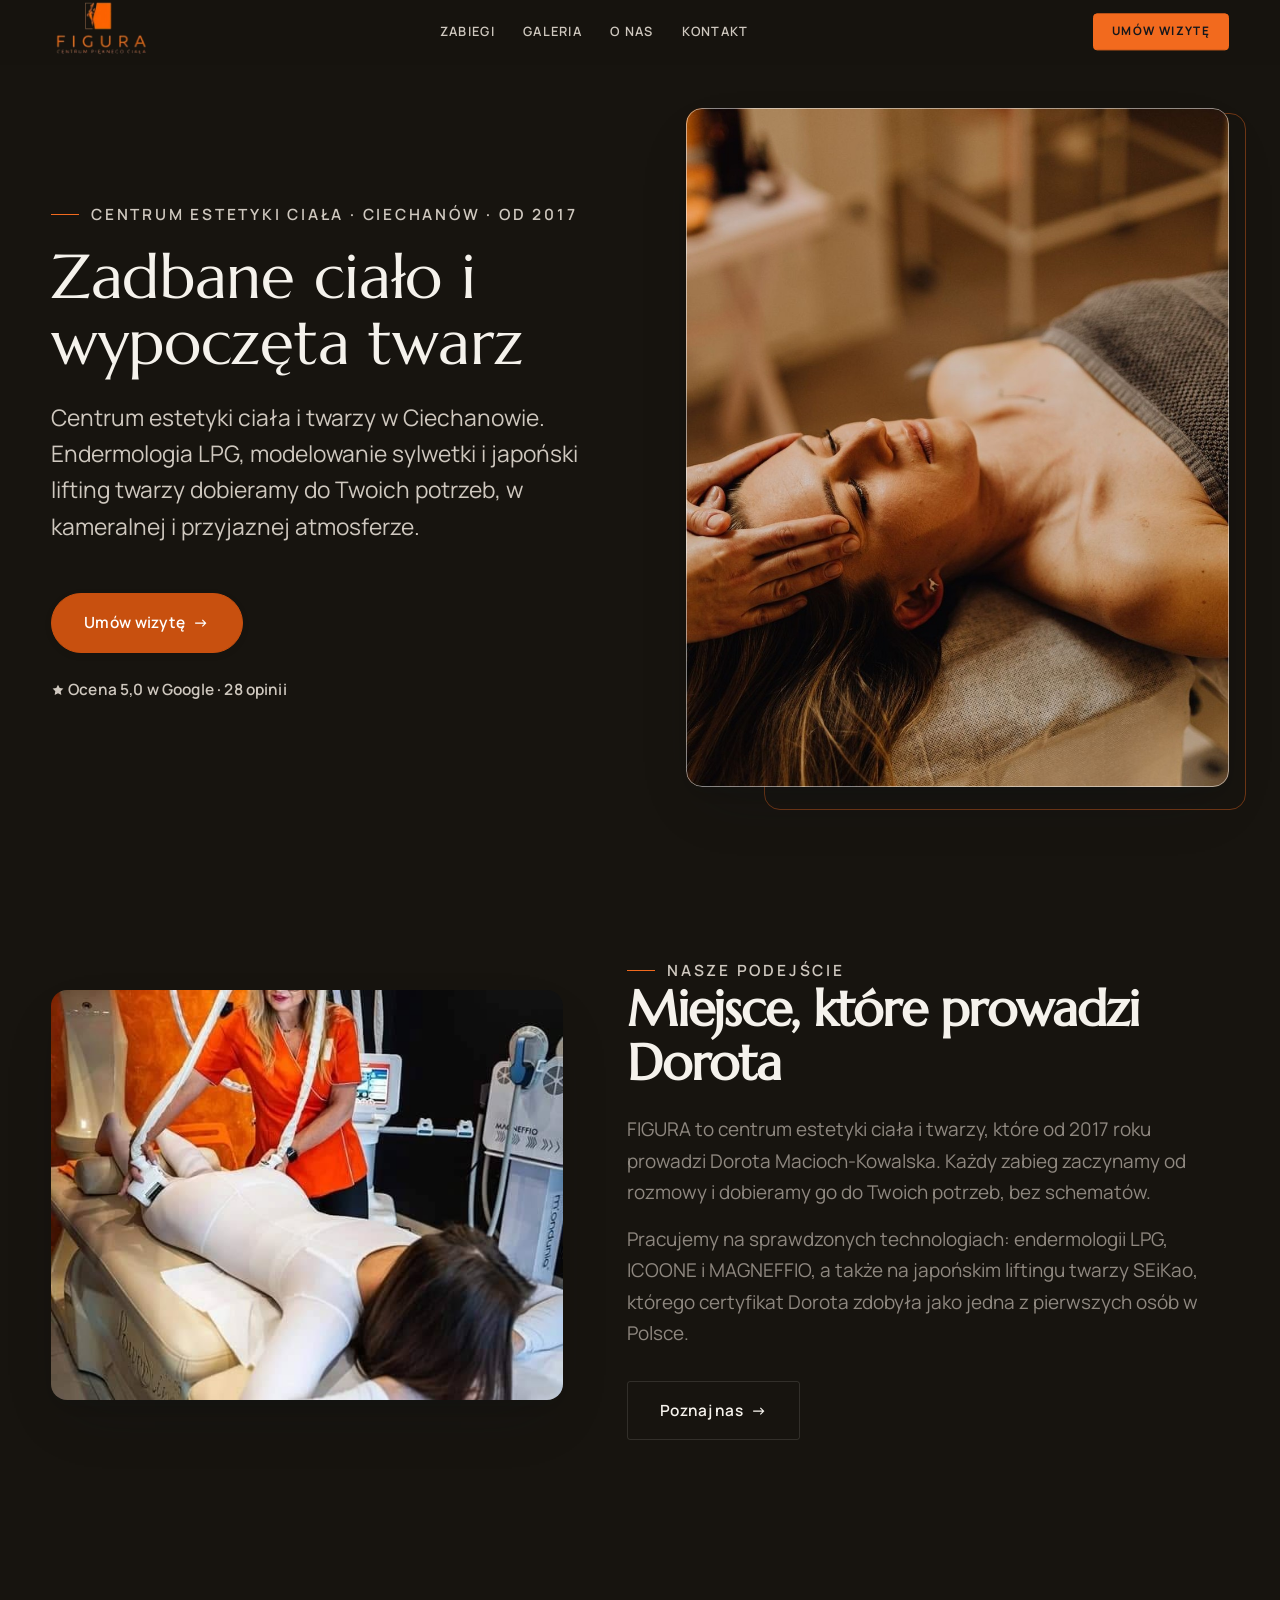
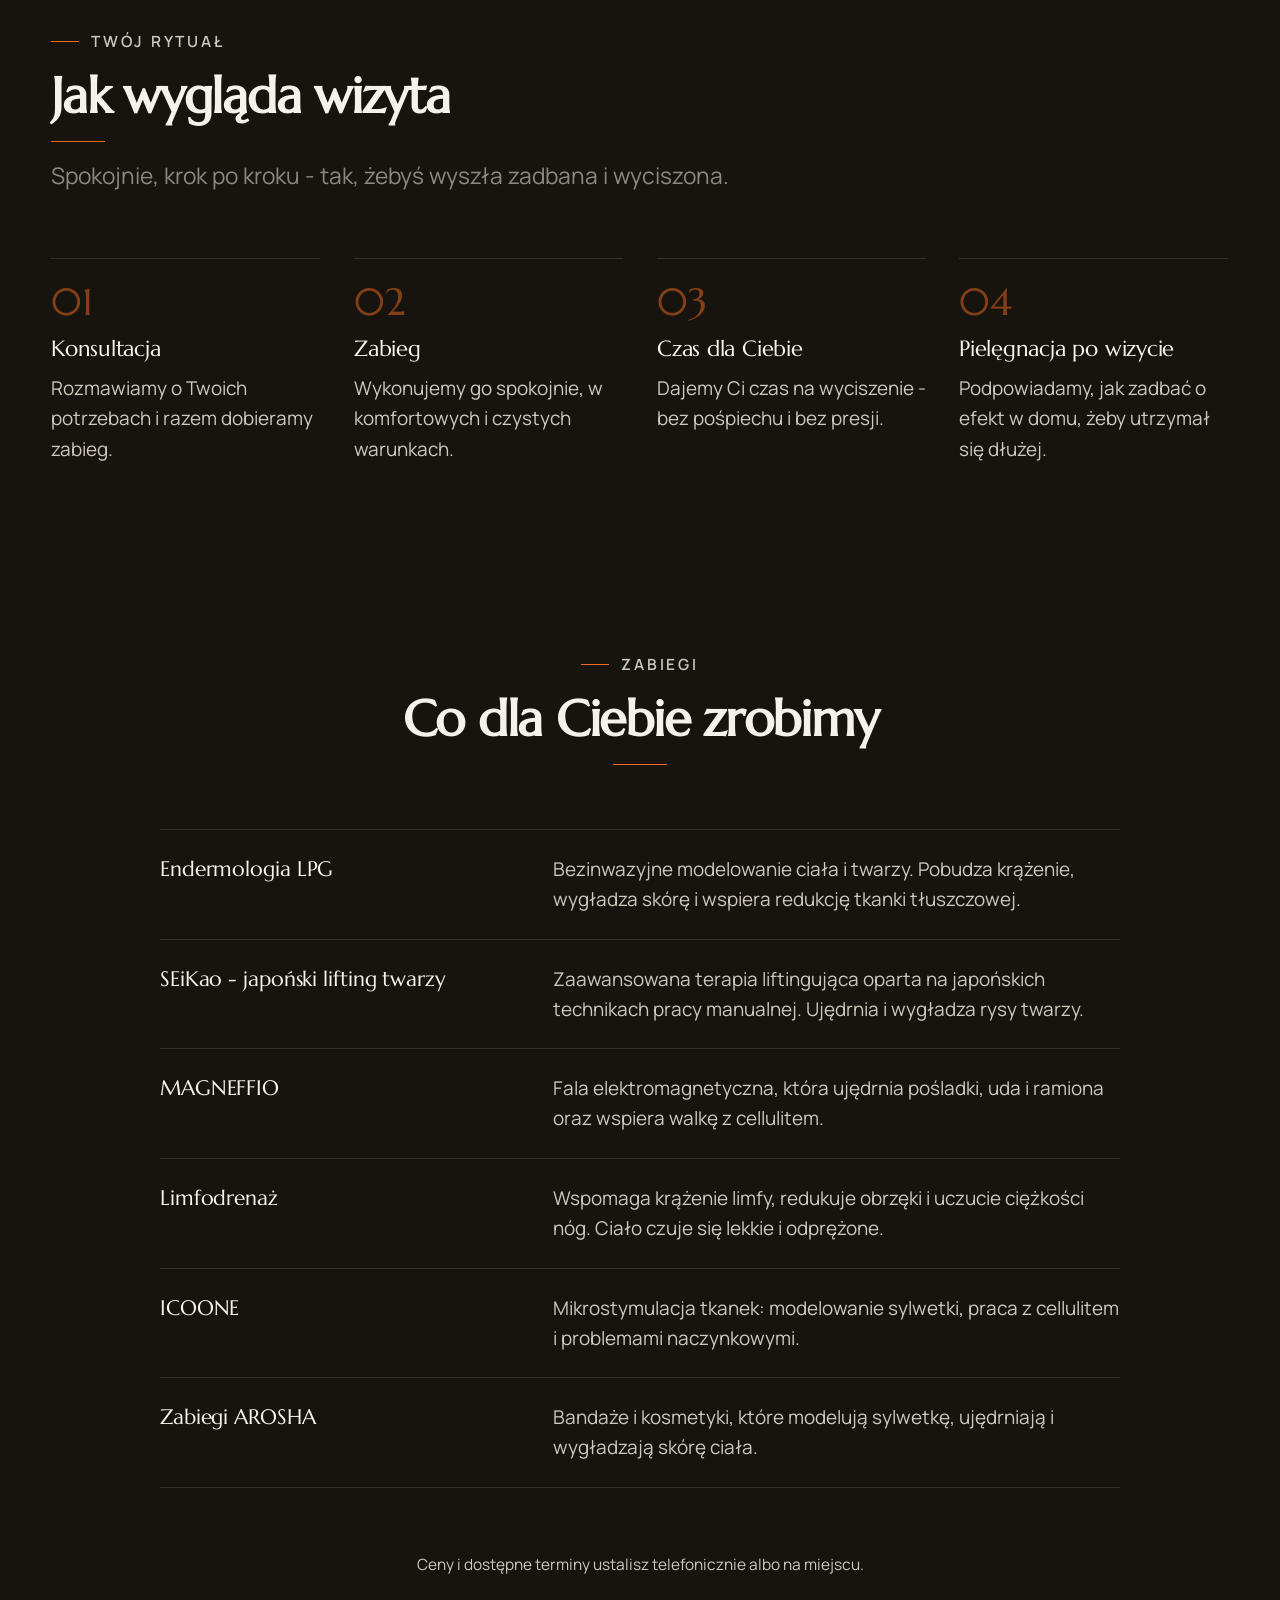
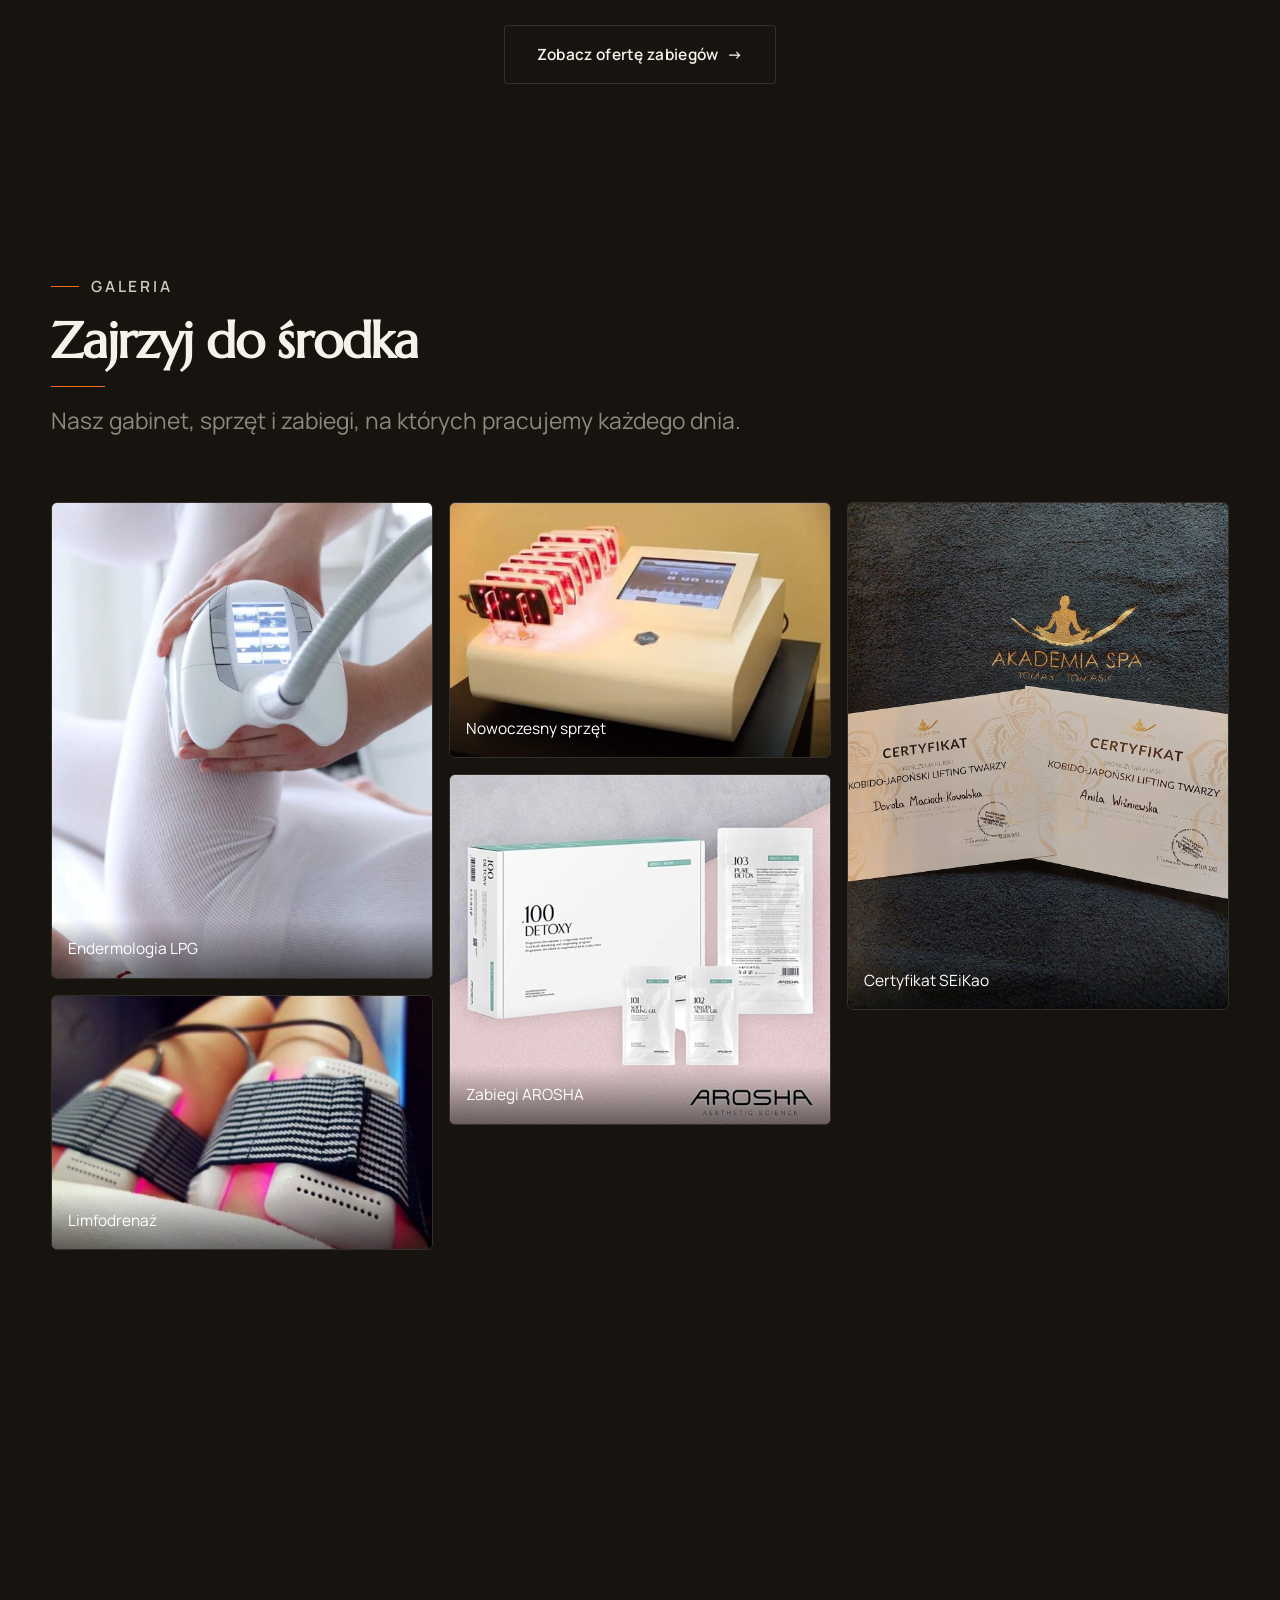
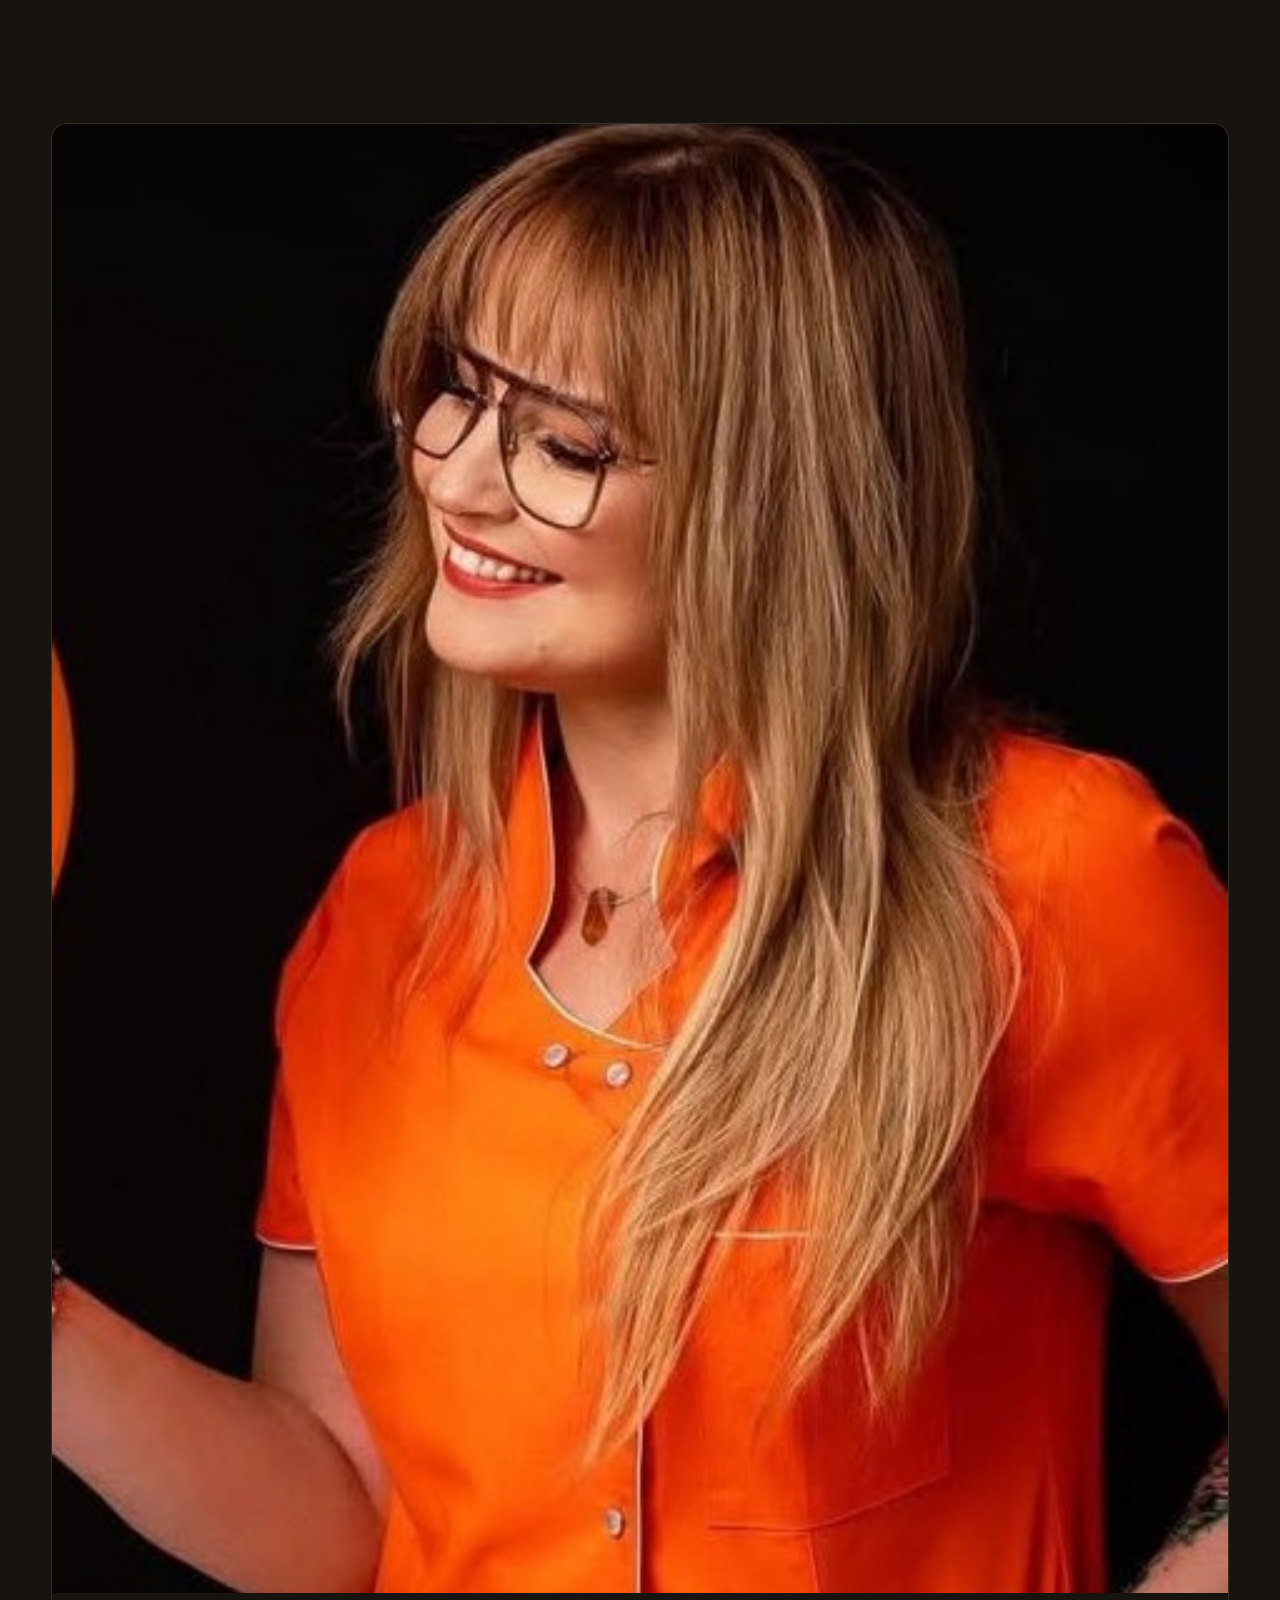
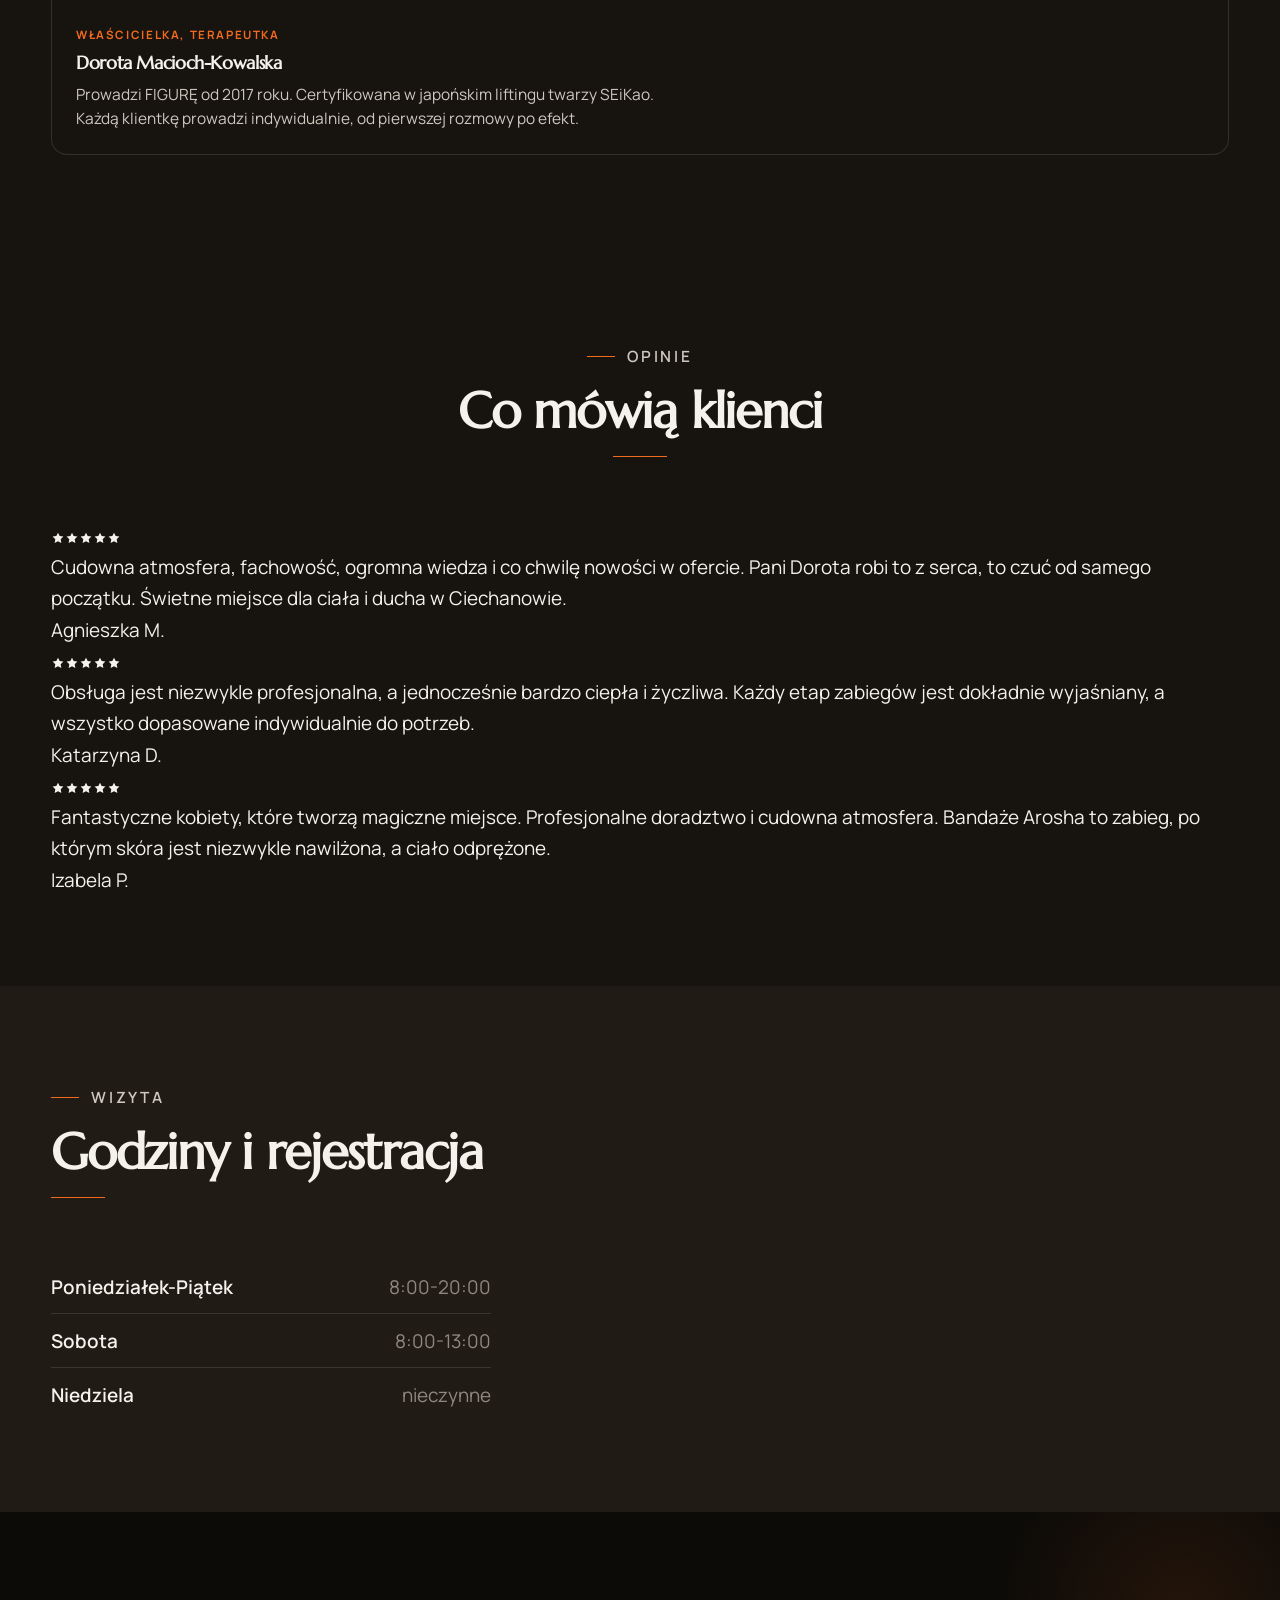
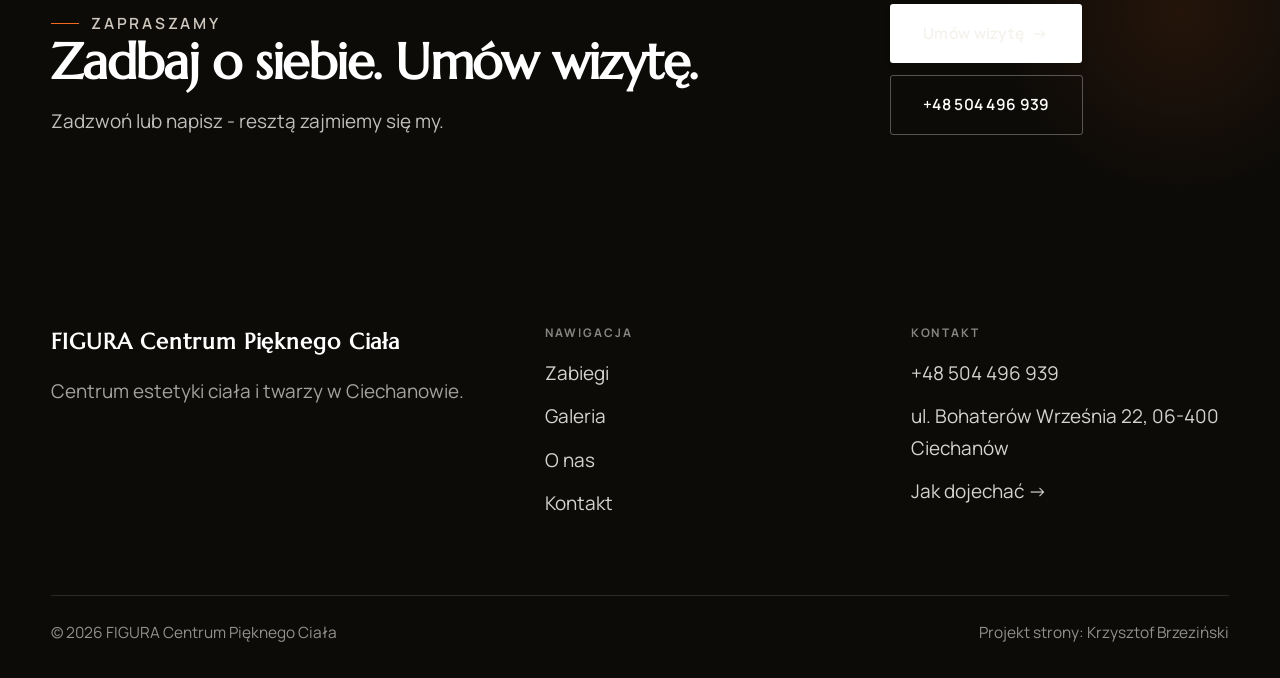
==== index.html @ 58b007e1 "Strona demo: figura-ciechanow (FIGURA Centrum Pięknego Ciała, Ciechanów)" ====
<!DOCTYPE html>
<html lang="pl">
<head>
<meta charset="UTF-8">
<meta name="viewport" content="width=device-width, initial-scale=1.0">
<title>FIGURA Centrum Pięknego Ciała</title>
<meta name="description" content="Centrum estetyki ciała i twarzy w Ciechanowie. Endermologia LPG, modelowanie sylwetki, limfodrenaż i japoński lifting twarzy SEiKao. Ocena 5,0 w Google.">
<link rel="preconnect" href="https://fonts.googleapis.com">
<link rel="preconnect" href="https://fonts.gstatic.com" crossorigin>
<link href="https://fonts.googleapis.com/css2?family=Marcellus&family=Manrope:wght@400;500;600;700&display=swap" rel="stylesheet">
<link rel="stylesheet" href="assets/styles.css">
</head>
<body>

<header class="nav">
  <div class="wrap nav-inner">
    <a class="brand brand-has-logo" href="index.html"><img class="brand-logo" src="img/logo.png" alt="FIGURA Centrum Pięknego Ciała"></a>
    <nav class="nav-links">
      <a href="oferta.html">Zabiegi</a>
      <a href="realizacje.html">Galeria</a>
      <a href="o-nas.html">O nas</a>
      <a href="kontakt.html">Kontakt</a>
      <a href="kontakt.html" class="btn btn-accent">Umów wizytę</a>
    </nav>
    <button class="nav-toggle" aria-label="Menu"><span></span><span></span><span></span></button>
  </div>
</header>

<section class="hero-spa">
  <div class="wrap">
    <div class="hs-copy reveal">
      <span class="eyebrow">Centrum estetyki ciała · Ciechanów · od 2017</span>
      <h1 class="hs-claim">Zadbane ciało i wypoczęta twarz</h1>
      <p class="hs-lead">Centrum estetyki ciała i twarzy w Ciechanowie. Endermologia LPG, modelowanie sylwetki i japoński lifting twarzy dobieramy do Twoich potrzeb, w kameralnej i przyjaznej atmosferze.</p>
      <a href="kontakt.html" class="btn btn-accent hs-cta">Umów wizytę <span class="arr">→</span></a>
      <p class="hs-rating"><svg class="ico-star" width="14" height="14" viewBox="0 0 24 24" style="vertical-align:-2px" aria-hidden="true"><path d="M12 2.8l2.85 5.8 6.4.93-4.63 4.5 1.1 6.37L12 17.4l-5.72 3 1.1-6.37-4.63-4.5 6.4-.93L12 2.8Z" fill="currentColor"/></svg> Ocena 5,0 w Google · 28 opinii</p>
    </div>
    <figure class="hs-fig reveal"><img src="img/hero.jpg" alt="FIGURA Centrum Pięknego Ciała"></figure>
  </div>
</section>
<section>
  <div class="wrap split">
    <div class="split-art reveal"><img src="img/g1.jpg" alt="FIGURA Centrum Pięknego Ciała" loading="lazy"></div>
    <div class="split-copy reveal">
      <span class="eyebrow">Nasze podejście</span>
      <h2>Miejsce, które prowadzi Dorota</h2>
      <p class="muted">FIGURA to centrum estetyki ciała i twarzy, które od 2017 roku prowadzi Dorota Macioch-Kowalska. Każdy zabieg zaczynamy od rozmowy i dobieramy go do Twoich potrzeb, bez schematów.</p>
      <p class="muted">Pracujemy na sprawdzonych technologiach: endermologii LPG, ICOONE i MAGNEFFIO, a także na japońskim liftingu twarzy SEiKao, którego certyfikat Dorota zdobyła jako jedna z pierwszych osób w Polsce.</p>
      <a href="o-nas.html" class="btn btn-ghost">Poznaj nas <span class="arr">→</span></a>
    </div>
  </div>
</section>
<section class="rytual">
  <div class="wrap">
    <div class="head reveal">
      <span class="eyebrow">Twój rytuał</span>
      <h2>Jak wygląda wizyta</h2>
      <p>Spokojnie, krok po kroku - tak, żebyś wyszła zadbana i wyciszona.</p>
    </div>
    <div class="ryt-steps">
      <div class="ryt-step reveal"><span class="ryt-no">01</span><h3>Konsultacja</h3><p>Rozmawiamy o Twoich potrzebach i razem dobieramy zabieg.</p></div>
      <div class="ryt-step reveal"><span class="ryt-no">02</span><h3>Zabieg</h3><p>Wykonujemy go spokojnie, w komfortowych i czystych warunkach.</p></div>
      <div class="ryt-step reveal"><span class="ryt-no">03</span><h3>Czas dla Ciebie</h3><p>Dajemy Ci czas na wyciszenie - bez pośpiechu i bez presji.</p></div>
      <div class="ryt-step reveal"><span class="ryt-no">04</span><h3>Pielęgnacja po wizycie</h3><p>Podpowiadamy, jak zadbać o efekt w domu, żeby utrzymał się dłużej.</p></div>
    </div>
  </div>
</section>
<section class="menu-sec">
  <div class="wrap">
    <div class="head center reveal">
      <span class="eyebrow">Zabiegi</span>
      <h2>Co dla Ciebie zrobimy</h2>
    </div>
    <div class="cennik">
      <div class="cennik-row reveal"><div class="cn-name"><h3>Endermologia LPG</h3></div><div class="cn-desc">Bezinwazyjne modelowanie ciała i twarzy. Pobudza krążenie, wygładza skórę i wspiera redukcję tkanki tłuszczowej.</div></div>
      <div class="cennik-row reveal"><div class="cn-name"><h3>SEiKao - japoński lifting twarzy</h3></div><div class="cn-desc">Zaawansowana terapia liftingująca oparta na japońskich technikach pracy manualnej. Ujędrnia i wygładza rysy twarzy.</div></div>
      <div class="cennik-row reveal"><div class="cn-name"><h3>MAGNEFFIO</h3></div><div class="cn-desc">Fala elektromagnetyczna, która ujędrnia pośladki, uda i ramiona oraz wspiera walkę z cellulitem.</div></div>
      <div class="cennik-row reveal"><div class="cn-name"><h3>Limfodrenaż</h3></div><div class="cn-desc">Wspomaga krążenie limfy, redukuje obrzęki i uczucie ciężkości nóg. Ciało czuje się lekkie i odprężone.</div></div>
      <div class="cennik-row reveal"><div class="cn-name"><h3>ICOONE</h3></div><div class="cn-desc">Mikrostymulacja tkanek: modelowanie sylwetki, praca z cellulitem i problemami naczynkowymi.</div></div>
      <div class="cennik-row reveal"><div class="cn-name"><h3>Zabiegi AROSHA</h3></div><div class="cn-desc">Bandaże i kosmetyki, które modelują sylwetkę, ujędrniają i wygładzają skórę ciała.</div></div>
    </div>
    <p class="menu-note">Ceny i dostępne terminy ustalisz telefonicznie albo na miejscu.</p>
    <div style="text-align:center;margin-top:var(--space-7)" class="reveal"><a href="oferta.html" class="btn btn-ghost">Zobacz ofertę zabiegów <span class="arr">→</span></a></div>
  </div>
</section>
<section>
  <div class="wrap">
    <div class="head reveal">
      <span class="eyebrow">Galeria</span>
      <h2>Zajrzyj do środka</h2>
      <p>Nasz gabinet, sprzęt i zabiegi, na których pracujemy każdego dnia.</p>
    </div>
    <div class="gallery-masonry">
      <figure class="m-tile reveal"><img src="img/g2.jpg" alt="Endermologia LPG" loading="lazy"><div class="cap">Endermologia LPG</div></figure>
      <figure class="m-tile reveal"><img src="img/g3.jpg" alt="Limfodrenaż" loading="lazy"><div class="cap">Limfodrenaż</div></figure>
      <figure class="m-tile reveal"><img src="img/g4.jpg" alt="Nowoczesny sprzęt" loading="lazy"><div class="cap">Nowoczesny sprzęt</div></figure>
      <figure class="m-tile reveal"><img src="img/g5.jpg" alt="Zabiegi AROSHA" loading="lazy"><div class="cap">Zabiegi AROSHA</div></figure>
      <figure class="m-tile reveal"><img src="img/g6.jpg" alt="Certyfikat SEiKao" loading="lazy"><div class="cap">Certyfikat SEiKao</div></figure>
    </div>
    <div style="margin-top:var(--space-7)" class="reveal"><a href="realizacje.html" class="btn btn-accent">Pełna galeria <span class="arr">→</span></a></div>
  </div>
</section>
<section class="zespol">
  <div class="wrap">
    <div class="head center reveal">
      <span class="eyebrow">Zespół</span>
      <h2>Poznaj nasz zespół</h2>
    </div>
    <div class="zespol-grid">
      <figure class="doc reveal"><div class="doc-photo"><img src="img/dorota.jpg" alt="Dorota Macioch-Kowalska" loading="lazy"></div><figcaption><span class="doc-role">Właścicielka, terapeutka</span><h3 class="doc-name">Dorota Macioch-Kowalska</h3><p class="doc-bio">Prowadzi FIGURĘ od 2017 roku. Certyfikowana w japońskim liftingu twarzy SEiKao. Każdą klientkę prowadzi indywidualnie, od pierwszej rozmowy po efekt.</p></figcaption></figure>
    </div>
  </div>
</section>
<section class="opinie">
  <div class="wrap">
    <div class="head center reveal">
      <span class="eyebrow">Opinie</span>
      <h2>Co mówią klienci</h2>
    </div>
    <div class="opinie-grid">
      <figure class="op-card reveal"><span class="op-star"><svg class="ico-star" width="14" height="14" viewBox="0 0 24 24" style="vertical-align:-2px" aria-hidden="true"><path d="M12 2.8l2.85 5.8 6.4.93-4.63 4.5 1.1 6.37L12 17.4l-5.72 3 1.1-6.37-4.63-4.5 6.4-.93L12 2.8Z" fill="currentColor"/></svg><svg class="ico-star" width="14" height="14" viewBox="0 0 24 24" style="vertical-align:-2px" aria-hidden="true"><path d="M12 2.8l2.85 5.8 6.4.93-4.63 4.5 1.1 6.37L12 17.4l-5.72 3 1.1-6.37-4.63-4.5 6.4-.93L12 2.8Z" fill="currentColor"/></svg><svg class="ico-star" width="14" height="14" viewBox="0 0 24 24" style="vertical-align:-2px" aria-hidden="true"><path d="M12 2.8l2.85 5.8 6.4.93-4.63 4.5 1.1 6.37L12 17.4l-5.72 3 1.1-6.37-4.63-4.5 6.4-.93L12 2.8Z" fill="currentColor"/></svg><svg class="ico-star" width="14" height="14" viewBox="0 0 24 24" style="vertical-align:-2px" aria-hidden="true"><path d="M12 2.8l2.85 5.8 6.4.93-4.63 4.5 1.1 6.37L12 17.4l-5.72 3 1.1-6.37-4.63-4.5 6.4-.93L12 2.8Z" fill="currentColor"/></svg><svg class="ico-star" width="14" height="14" viewBox="0 0 24 24" style="vertical-align:-2px" aria-hidden="true"><path d="M12 2.8l2.85 5.8 6.4.93-4.63 4.5 1.1 6.37L12 17.4l-5.72 3 1.1-6.37-4.63-4.5 6.4-.93L12 2.8Z" fill="currentColor"/></svg></span><blockquote>Cudowna atmosfera, fachowość, ogromna wiedza i co chwilę nowości w ofercie. Pani Dorota robi to z serca, to czuć od samego początku. Świetne miejsce dla ciała i ducha w Ciechanowie.</blockquote><span class="op-autor">Agnieszka M.</span></figure>
      <figure class="op-card reveal"><span class="op-star"><svg class="ico-star" width="14" height="14" viewBox="0 0 24 24" style="vertical-align:-2px" aria-hidden="true"><path d="M12 2.8l2.85 5.8 6.4.93-4.63 4.5 1.1 6.37L12 17.4l-5.72 3 1.1-6.37-4.63-4.5 6.4-.93L12 2.8Z" fill="currentColor"/></svg><svg class="ico-star" width="14" height="14" viewBox="0 0 24 24" style="vertical-align:-2px" aria-hidden="true"><path d="M12 2.8l2.85 5.8 6.4.93-4.63 4.5 1.1 6.37L12 17.4l-5.72 3 1.1-6.37-4.63-4.5 6.4-.93L12 2.8Z" fill="currentColor"/></svg><svg class="ico-star" width="14" height="14" viewBox="0 0 24 24" style="vertical-align:-2px" aria-hidden="true"><path d="M12 2.8l2.85 5.8 6.4.93-4.63 4.5 1.1 6.37L12 17.4l-5.72 3 1.1-6.37-4.63-4.5 6.4-.93L12 2.8Z" fill="currentColor"/></svg><svg class="ico-star" width="14" height="14" viewBox="0 0 24 24" style="vertical-align:-2px" aria-hidden="true"><path d="M12 2.8l2.85 5.8 6.4.93-4.63 4.5 1.1 6.37L12 17.4l-5.72 3 1.1-6.37-4.63-4.5 6.4-.93L12 2.8Z" fill="currentColor"/></svg><svg class="ico-star" width="14" height="14" viewBox="0 0 24 24" style="vertical-align:-2px" aria-hidden="true"><path d="M12 2.8l2.85 5.8 6.4.93-4.63 4.5 1.1 6.37L12 17.4l-5.72 3 1.1-6.37-4.63-4.5 6.4-.93L12 2.8Z" fill="currentColor"/></svg></span><blockquote>Obsługa jest niezwykle profesjonalna, a jednocześnie bardzo ciepła i życzliwa. Każdy etap zabiegów jest dokładnie wyjaśniany, a wszystko dopasowane indywidualnie do potrzeb.</blockquote><span class="op-autor">Katarzyna D.</span></figure>
      <figure class="op-card reveal"><span class="op-star"><svg class="ico-star" width="14" height="14" viewBox="0 0 24 24" style="vertical-align:-2px" aria-hidden="true"><path d="M12 2.8l2.85 5.8 6.4.93-4.63 4.5 1.1 6.37L12 17.4l-5.72 3 1.1-6.37-4.63-4.5 6.4-.93L12 2.8Z" fill="currentColor"/></svg><svg class="ico-star" width="14" height="14" viewBox="0 0 24 24" style="vertical-align:-2px" aria-hidden="true"><path d="M12 2.8l2.85 5.8 6.4.93-4.63 4.5 1.1 6.37L12 17.4l-5.72 3 1.1-6.37-4.63-4.5 6.4-.93L12 2.8Z" fill="currentColor"/></svg><svg class="ico-star" width="14" height="14" viewBox="0 0 24 24" style="vertical-align:-2px" aria-hidden="true"><path d="M12 2.8l2.85 5.8 6.4.93-4.63 4.5 1.1 6.37L12 17.4l-5.72 3 1.1-6.37-4.63-4.5 6.4-.93L12 2.8Z" fill="currentColor"/></svg><svg class="ico-star" width="14" height="14" viewBox="0 0 24 24" style="vertical-align:-2px" aria-hidden="true"><path d="M12 2.8l2.85 5.8 6.4.93-4.63 4.5 1.1 6.37L12 17.4l-5.72 3 1.1-6.37-4.63-4.5 6.4-.93L12 2.8Z" fill="currentColor"/></svg><svg class="ico-star" width="14" height="14" viewBox="0 0 24 24" style="vertical-align:-2px" aria-hidden="true"><path d="M12 2.8l2.85 5.8 6.4.93-4.63 4.5 1.1 6.37L12 17.4l-5.72 3 1.1-6.37-4.63-4.5 6.4-.93L12 2.8Z" fill="currentColor"/></svg></span><blockquote>Fantastyczne kobiety, które tworzą magiczne miejsce. Profesjonalne doradztwo i cudowna atmosfera. Bandaże Arosha to zabieg, po którym skóra jest niezwykle nawilżona, a ciało odprężone.</blockquote><span class="op-autor">Izabela P.</span></figure>
    </div>
  </div>
</section>
<section class="trust">
  <div class="wrap">
    <div class="head reveal">
      <span class="eyebrow">Wizyta</span>
      <h2>Godziny i rejestracja</h2>
    </div>
    <div class="godz reveal">
      <div class="godz-row"><b>Poniedziałek-Piątek</b><span>8:00-20:00</span></div>
      <div class="godz-row"><b>Sobota</b><span>8:00-13:00</span></div>
      <div class="godz-row"><b>Niedziela</b><span>nieczynne</span></div>
    </div>
  </div>
</section>
<section class="cta">
  <div class="wrap">
    <div class="reveal">
      <span class="eyebrow">Zapraszamy</span>
      <h2>Zadbaj o siebie. Umów wizytę.</h2>
      <p>Zadzwoń lub napisz - resztą zajmiemy się my.</p>
    </div>
    <div class="cta-actions reveal">
      <a href="kontakt.html" class="btn btn-light">Umów wizytę <span class="arr">→</span></a>
      <a href="tel:+48504496939" class="btn btn-ghost" style="color:#fff;border-color:rgba(255,255,255,.3)">+48 504 496 939</a>
    </div>
  </div>
</section>

<footer>
  <div class="wrap">
    <div class="foot-grid">
      <div class="foot-brand">
        <div class="name">FIGURA Centrum Pięknego Ciała</div>
        <p>Centrum estetyki ciała i twarzy w Ciechanowie.</p>
      </div>
      <div class="foot-col">
        <h4>Nawigacja</h4>
        <a href="oferta.html">Zabiegi</a>
        <a href="realizacje.html">Galeria</a>
        <a href="o-nas.html">O nas</a>
        <a href="kontakt.html">Kontakt</a>
      </div>
      <div class="foot-col">
        <h4>Kontakt</h4>
        <a href="tel:+48504496939">+48 504 496 939</a>
        <p>ul. Bohaterów Września 22, 06-400 Ciechanów</p>
        <a href="https://www.google.com/maps/place/FIGURA+CENTRUM+PI%C4%98KNEGO+CIA%C5%81A/@52.867561,20.5803518,17z" target="_blank" rel="noopener">Jak dojechać →</a>
      </div>
    </div>
    <div class="foot-bot">
      <span>© 2026 FIGURA Centrum Pięknego Ciała</span>
      <span>Projekt strony: Krzysztof Brzeziński</span>
    </div>
  </div>
</footer>
<div class="sticky-reserve"><a class="sr-book" href="kontakt.html">Umów wizytę</a><a class="sr-call" href="tel:+48504496939" aria-label="Zadzwoń"><svg class="ico-tel" width="16" height="16" viewBox="0 0 24 24" fill="none" aria-hidden="true"><path d="M6.6 10.8a15.5 15.5 0 0 0 6.6 6.6l2.2-2.2a1 1 0 0 1 1-.24 11.4 11.4 0 0 0 3.6.58 1 1 0 0 1 1 1V20a1 1 0 0 1-1 1A17 17 0 0 1 3 4a1 1 0 0 1 1-1h3.5a1 1 0 0 1 1 1c0 1.25.2 2.46.58 3.6a1 1 0 0 1-.25 1l-2.23 2.2Z" fill="currentColor"/></svg></a></div>

<script src="assets/main.js"></script>
</body>
</html>
---- assets/styles.css ----
/* ============================================================
   STOLBASZ — premium, architektoniczny B2B fit-out
   Jasna paleta, zero brązu. System wg premium-web-craft.
   Projekt strony: Krzysztof Brzeziński
   ============================================================ */

:root{
  /* PALETA — jasna, architektoniczna, chłodna */
  --paper:#17140F;          /* główne tło */
  --paper-2:#201B15;        /* sekcje alternatywne (chłodny jasny szary) */
  --paper-3:#1A1611;        /* delikatne wypełnienia */
  --ink:#f5f2ec;            /* tekst główny — chłodny grafit */
  --ink-soft:#cfc8bf;       /* nagłówki drugorzędne */
  --muted:#8f8880;          /* tekst poboczny */
  --line:rgba(245,242,236,.12);/* hairline */
  --accent:#F26A1E;         /* stonowany petrol-slate — jedyny akcent */
  --accent-d:#C8500F;
  --accent-soft:rgba(242,106,30,.10);
  --dark:#0D0B08;           /* sekcje ciemne (stopka/CTA) */

  /* ODSTĘPY — skala 4/8 */
  --space-1:4px; --space-2:8px; --space-3:12px; --space-4:16px; --space-5:24px;
  --space-6:32px; --space-7:48px; --space-8:64px; --space-9:96px; --space-10:128px;

  /* TYPOGRAFIA — fluid clamp() (skala podbita 16.07.2026: większe, czytelniejsze litery — uwaga Adama) */
  --text-sm:clamp(.9rem,.87rem + .12vw,1rem);
  --text-base:clamp(1.08rem,1.04rem + .18vw,1.2rem);
  --text-lg:clamp(1.24rem,1.15rem + .34vw,1.44rem);
  --text-h3:clamp(1.34rem,1.22rem + .55vw,1.66rem);
  --text-h2:clamp(2.1rem,1.66rem + 2.1vw,3.1rem);
  --text-h1:clamp(2.9rem,2.1rem + 4vw,5.1rem);

  /* PROMIENIE — architektoniczne, raczej ostre */
  --r-sm:3px; --r-md:6px; --r-lg:10px;

  /* RUCH */
  --ease:cubic-bezier(.25,.46,.45,.94); --dur:.24s;

  /* CIENIE — miękkie, warstwowe */
  --sh-sm:0 1px 2px rgba(16,24,32,.04), 0 2px 8px rgba(16,24,32,.05);
  --sh-md:0 2px 6px rgba(16,24,32,.05), 0 12px 28px -8px rgba(16,24,32,.12);
  --sh-lg:0 6px 14px rgba(16,24,32,.07), 0 26px 56px -18px rgba(16,24,32,.22);

  --hairline:1px solid var(--line);

  --font-display:'Marcellus','Manrope',serif;
  --font-body:'Manrope',sans-serif;
}

*{box-sizing:border-box;margin:0;padding:0}
html{scroll-behavior:smooth}
body{
  font-family:var(--font-body);
  font-size:var(--text-base);
  line-height:1.65;
  color:var(--ink);
  background:var(--paper);
  -webkit-font-smoothing:antialiased;
  text-rendering:optimizeLegibility;
}
img{max-width:100%;display:block}
a{color:inherit;text-decoration:none}

.wrap{width:min(92%,1180px);margin-inline:auto}
section{padding-block:clamp(52px,6.5vw,96px)}

h1,h2,h3{font-family:var(--font-display);font-weight:700;line-height:1.08;letter-spacing:-.02em;color:var(--ink)}
h1{font-size:var(--text-h1);letter-spacing:-.035em}
h2{font-size:var(--text-h2);letter-spacing:-.025em}
h3{font-size:var(--text-h3)}
p{max-width:65ch}

.eyebrow{
  font-family:var(--font-body);
  font-size:var(--text-sm);
  font-weight:600;
  letter-spacing:.18em;
  text-transform:uppercase;
  color:var(--accent);
  display:inline-flex;align-items:center;gap:var(--space-3);
}
.eyebrow::before{content:"";width:28px;height:1px;background:var(--accent);display:inline-block}

.muted{color:var(--muted)}
.lead{font-size:var(--text-lg);line-height:1.55;color:var(--ink-soft);max-width:50ch}

/* ---------- BUTTONS ---------- */
.btn{
  display:inline-flex;align-items:center;gap:var(--space-2);
  font-weight:600;font-size:var(--text-sm);letter-spacing:.02em;
  padding:var(--space-4) var(--space-6);
  border-radius:var(--r-sm);
  transition:transform var(--dur) var(--ease),box-shadow var(--dur) var(--ease),background var(--dur) var(--ease);
  cursor:pointer;border:1px solid transparent;
}
.btn-accent{background:var(--accent);color:#fff;box-shadow:var(--sh-sm)}
.btn-accent:hover{background:var(--accent-d);transform:translateY(-2px);box-shadow:var(--sh-md)}
.btn-accent:active{transform:translateY(0);box-shadow:var(--sh-sm)}
.btn-ghost{background:transparent;color:var(--ink);border-color:var(--line)}
.btn-ghost:hover{border-color:var(--accent);color:var(--accent);transform:translateY(-2px)}
.btn-light{background:#fff;color:var(--ink);box-shadow:var(--sh-sm)}
.btn-light:hover{transform:translateY(-2px);box-shadow:var(--sh-md)}
.btn .arr{transition:transform var(--dur) var(--ease)}
.btn:hover .arr{transform:translateX(4px)}

/* ---------- NAV ---------- */
.nav{
  position:sticky;top:0;z-index:50;
  background:color-mix(in srgb,var(--paper) 88%,transparent);
  backdrop-filter:saturate(140%) blur(10px);
  border-bottom:var(--hairline);
}
.nav-inner{display:flex;align-items:center;justify-content:space-between;height:72px}
.brand{display:flex;flex-direction:column;line-height:1}
.brand .name{font-family:var(--font-display);font-weight:800;font-size:1.35rem;letter-spacing:.04em}
.brand .sub{font-size:.62rem;letter-spacing:.34em;text-transform:uppercase;color:var(--muted);margin-top:5px}
.nav-links{display:flex;align-items:center;gap:var(--space-6)}
.nav-links a{font-size:var(--text-sm);font-weight:500;color:var(--ink-soft);position:relative;padding-block:4px;transition:color var(--dur) var(--ease)}
.nav-links a::after{content:"";position:absolute;left:0;bottom:0;width:0;height:1.5px;background:var(--accent);transition:width var(--dur) var(--ease)}
.nav-links a:hover,.nav-links a.active{color:var(--ink)}
.nav-links a:hover::after,.nav-links a.active::after{width:100%}
.nav-links .btn{padding:var(--space-2) var(--space-5)}
/* przyciski w nav: właściwy kolor (przebij .nav-links a) + bez podkreślenia */
.nav-links a.btn-accent{color:#fff}
.nav-links a.btn-ghost,.nav-links a.btn-light{color:var(--ink)}
.nav-links a.btn::after{display:none}
.nav-toggle{display:none;background:none;border:none;cursor:pointer;flex-direction:column;gap:5px;padding:8px}
.nav-toggle span{width:24px;height:2px;background:var(--ink);transition:var(--dur)}

/* ---------- HERO (split) ---------- */
.hero{position:relative;overflow:hidden;border-bottom:var(--hairline)}
.hero-grid{display:grid;grid-template-columns:1.05fr .95fr;gap:clamp(24px,4vw,60px);align-items:center;
  padding-block:clamp(36px,4.5vw,64px)}
.hero-copy .eyebrow{margin-bottom:var(--space-5)}
.hero-copy h1{margin-bottom:var(--space-5)}
.hero-copy .lead{margin-bottom:var(--space-7)}
.hero-actions{display:flex;flex-wrap:wrap;gap:var(--space-4)}
.hero-art{position:relative;aspect-ratio:4/3;border-radius:var(--r-lg);overflow:hidden;box-shadow:var(--sh-lg)}
.hero-art img{width:100%;height:100%;object-fit:cover}
.hero-art::after{content:"";position:absolute;inset:0;background:linear-gradient(180deg,transparent 55%,rgba(18,24,28,.28))}
.hero-badge{position:absolute;left:var(--space-5);bottom:var(--space-5);z-index:2;
  background:rgba(252,252,251,.94);backdrop-filter:blur(4px);
  border-radius:var(--r-md);padding:var(--space-4) var(--space-5);box-shadow:var(--sh-md);max-width:78%}
.hero-badge strong{display:block;font-family:var(--font-display);font-size:1rem;letter-spacing:-.01em}
.hero-badge span{font-size:var(--text-sm);color:var(--muted)}

/* ---------- HERO duży / kinowy (strona główna) ---------- */
.hero-cine{position:relative;min-height:clamp(560px,82vh,840px);min-height:clamp(560px,82svh,840px);display:flex;align-items:center;overflow:hidden;border-bottom:var(--hairline)}
.hero-cine>img{position:absolute;inset:0;width:100%;height:100%;object-fit:cover;z-index:0}
.hero-cine::after{content:"";position:absolute;inset:0;z-index:1;
  background:linear-gradient(95deg,rgba(13,18,23,.86) 0%,rgba(13,18,23,.64) 32%,rgba(13,18,23,.24) 62%,rgba(13,18,23,.04) 100%)}
.hero-cine .wrap{position:relative;z-index:2;padding-block:var(--space-8)}
.hero-cine .hero-copy{max-width:660px}
.hero-cine .eyebrow{color:#fff;margin-bottom:var(--space-5)}
.hero-cine .eyebrow::before{background:#fff}
.hero-cine h1{color:#fff;margin-bottom:var(--space-5);font-size:clamp(2.9rem,2rem + 4.4vw,5.2rem)}
.hero-cine .lead{color:rgba(255,255,255,.92);max-width:48ch;margin-bottom:var(--space-7)}
.hero-cine .hero-actions{display:flex;flex-wrap:wrap;gap:var(--space-4)}
@media(max-width:680px){
  .hero-cine{min-height:clamp(520px,76vh,640px);min-height:clamp(520px,76svh,640px);align-items:flex-end}
  .hero-cine::after{background:linear-gradient(0deg,rgba(13,18,23,.9) 6%,rgba(13,18,23,.45) 55%,rgba(13,18,23,.25) 100%)}
  .hero-cine .wrap{padding-bottom:var(--space-9)}
}

/* full-bleed hero variant (podstrony) */
.pagehead{position:relative;min-height:46vh;min-height:46svh;display:flex;align-items:flex-end;overflow:hidden;border-bottom:var(--hairline)}
.pagehead img{position:absolute;inset:0;width:100%;height:100%;object-fit:cover}
.pagehead::after{content:"";position:absolute;inset:0;background:linear-gradient(180deg,rgba(18,24,28,.25),rgba(18,24,28,.62))}
.pagehead .wrap{position:relative;z-index:2;padding-block:var(--space-9);color:#fff}
.pagehead h1{color:#fff;max-width:18ch}
.pagehead .eyebrow{color:#fff}
.pagehead .eyebrow::before{background:#fff}
.pagehead p{color:rgba(255,255,255,.86);margin-top:var(--space-4);max-width:54ch}

/* ---------- STRIP (pasek skrótów / liczby) ---------- */
.strip{background:var(--dark);color:#fff}
.strip .wrap{display:grid;grid-template-columns:repeat(4,1fr);gap:var(--space-6);padding-block:var(--space-8)}
.strip .item .k{font-family:var(--font-display);font-size:clamp(1.6rem,1.2rem + 1.4vw,2.4rem);font-weight:800;letter-spacing:-.02em;color:#fff}
.strip .item .v{font-size:var(--text-sm);color:rgba(255,255,255,.66);margin-top:var(--space-2);line-height:1.45}
.strip .item{border-left:2px solid var(--accent);padding-left:var(--space-5)}

/* ---------- SECTION HEAD ---------- */
.head{max-width:48rem;margin-bottom:var(--space-8)}
.head.center{margin-inline:auto;text-align:center}
.head .eyebrow{margin-bottom:var(--space-4)}
.head h2{margin-bottom:var(--space-4)}
.head p{color:var(--muted);font-size:var(--text-lg);line-height:1.55}
.head.center p{margin-inline:auto}

/* ---------- INTRO SPLIT ---------- */
.split{display:grid;grid-template-columns:.92fr 1.08fr;gap:clamp(28px,5vw,80px);align-items:center}
.split.rev{grid-template-columns:1.08fr .92fr}
.split.rev .split-art{order:-1}
.split-art{position:relative;aspect-ratio:5/4;border-radius:var(--r-lg);overflow:hidden;box-shadow:var(--sh-lg)}
.split-art img{width:100%;height:100%;object-fit:cover}
.split-copy h2{margin-bottom:var(--space-5)}
.split-copy p+p{margin-top:var(--space-4)}
.split-copy .btn{margin-top:var(--space-6)}

/* ---------- SERVICES (zakres) ---------- */
.svc-grid{display:grid;grid-template-columns:repeat(auto-fit,minmax(280px,1fr));gap:var(--space-5)}
.svc{background:#fff;border:var(--hairline);border-radius:var(--r-md);padding:var(--space-7) var(--space-6);
  transition:transform var(--dur) var(--ease),box-shadow var(--dur) var(--ease),border-color var(--dur) var(--ease);
  position:relative;overflow:hidden}
.svc::before{content:"";position:absolute;left:0;top:0;width:3px;height:0;background:var(--accent);transition:height var(--dur) var(--ease)}
.svc:hover{transform:translateY(-4px);box-shadow:var(--sh-md);border-color:transparent}
.svc:hover::before{height:100%}
.svc .ic{font-family:var(--font-display);font-size:.8rem;font-weight:700;letter-spacing:.12em;color:var(--accent);margin-bottom:var(--space-4)}
.svc h3{margin-bottom:var(--space-3);font-size:1.22rem}
.svc p{color:var(--muted);font-size:var(--text-base);line-height:1.6}

/* big detailed service rows */
.svc-row{display:grid;grid-template-columns:.8fr 1.2fr;gap:clamp(20px,4vw,60px);align-items:center;padding-block:var(--space-8)}
.svc-row+.svc-row{border-top:var(--hairline)}
.svc-row.rev{grid-template-columns:1.2fr .8fr}
.svc-row.rev .svc-row-art{order:-1}
.svc-row-art{aspect-ratio:4/3;border-radius:var(--r-md);overflow:hidden;box-shadow:var(--sh-md)}
.svc-row-art img{width:100%;height:100%;object-fit:cover}
.svc-row h3{font-size:1.5rem;margin-bottom:var(--space-4)}
.svc-row .num{font-family:var(--font-display);font-size:.85rem;font-weight:700;letter-spacing:.14em;color:var(--accent);display:block;margin-bottom:var(--space-3)}
.svc-row ul{list-style:none;margin-top:var(--space-4);display:flex;flex-direction:column;gap:var(--space-2)}
.svc-row li{position:relative;padding-left:var(--space-5);color:var(--muted);font-size:var(--text-base)}
.svc-row li::before{content:"";position:absolute;left:0;top:.62em;width:8px;height:1px;background:var(--accent)}

/* ---------- GALLERY (realizacje) ---------- */
.gallery{display:grid;grid-template-columns:repeat(12,1fr);gap:var(--space-4);grid-auto-rows:200px}
/* GALERIA MASONRY — pionowe zdjęcia (portrety beauty/wellness) bez przycinania: kolumny, height auto */
.gallery-masonry{column-count:3;column-gap:var(--space-4)}
@media(max-width:900px){.gallery-masonry{column-count:2}}
@media(max-width:560px){.gallery-masonry{column-count:1}}
.gallery-masonry .m-tile{break-inside:avoid;margin:0 0 var(--space-4);padding:0;position:relative;overflow:hidden;border-radius:var(--r-md);border:1px solid var(--line)}
.gallery-masonry .m-tile img{width:100%;height:auto;display:block}
.gallery-masonry .m-tile .cap{position:absolute;left:0;right:0;bottom:0;padding:var(--space-4);color:#fff;background:linear-gradient(0deg,rgba(0,0,0,.55),transparent);font-size:var(--text-sm)}
.gallery-masonry .m-tile .cap small{display:block;font-weight:400;opacity:.78;letter-spacing:.04em;text-transform:uppercase;font-size:.66rem;margin-top:3px}
.tile{position:relative;overflow:hidden;border-radius:var(--r-md);box-shadow:var(--sh-sm);
  transition:transform var(--dur) var(--ease),box-shadow var(--dur) var(--ease)}
.tile img{width:100%;height:100%;object-fit:cover;transition:transform .6s var(--ease)}
.tile:hover{box-shadow:var(--sh-md)}
.tile:hover img{transform:scale(1.05)}
.tile .cap{position:absolute;left:0;right:0;bottom:0;padding:var(--space-5) var(--space-4) var(--space-4);
  background:linear-gradient(transparent,rgba(18,24,28,.78));color:#fff;
  font-size:var(--text-sm);font-weight:600;letter-spacing:.01em;
  opacity:0;transform:translateY(8px);transition:var(--dur) var(--ease)}
.tile:hover .cap{opacity:1;transform:translateY(0)}
.tile .cap small{display:block;font-weight:400;opacity:.78;letter-spacing:.04em;text-transform:uppercase;font-size:.66rem;margin-top:3px}
/* bento spans */
.t-wide{grid-column:span 6}
.t-tall{grid-column:span 6;grid-row:span 2}
.t-std{grid-column:span 6}
.t-third{grid-column:span 4}
.t-two3{grid-column:span 8}

/* ---------- TRUST / WIARYGODNOŚĆ ---------- */
.trust{background:var(--paper-2)}
.trust-grid{display:grid;grid-template-columns:repeat(auto-fit,minmax(240px,1fr));gap:var(--space-5);margin-top:var(--space-7)}
.trust-card{background:#fff;border-radius:var(--r-md);padding:var(--space-7) var(--space-6);box-shadow:var(--sh-sm);border-top:3px solid var(--accent)}
.trust-card .big{font-family:var(--font-display);font-size:clamp(1.8rem,1.3rem + 1.6vw,2.6rem);font-weight:800;letter-spacing:-.02em;color:var(--ink);line-height:1}
.trust-card h3{font-size:1.12rem;margin:var(--space-3) 0 var(--space-2)}
.trust-card p{color:var(--muted);font-size:var(--text-base);line-height:1.55}

/* ---------- CTA band ---------- */
.cta{background:var(--dark);color:#fff;position:relative;overflow:hidden}
.cta .wrap{display:grid;grid-template-columns:1.4fr .6fr;gap:var(--space-7);align-items:center;position:relative;z-index:2}
.cta h2{color:#fff;max-width:20ch}
.cta p{color:rgba(255,255,255,.74);margin-top:var(--space-4)}
.cta-actions{display:flex;flex-direction:column;gap:var(--space-3);align-items:flex-start}
.cta::before{content:"";position:absolute;right:-80px;top:-80px;width:360px;height:360px;border-radius:50%;
  background:radial-gradient(circle,var(--accent-soft),transparent 70%)}

/* ---------- CONTACT ---------- */
.contact-grid{display:grid;grid-template-columns:.85fr 1.15fr;gap:clamp(28px,4vw,56px);align-items:start}
.info-list{display:flex;flex-direction:column;gap:var(--space-2)}
.info-row{display:flex;gap:var(--space-4);align-items:flex-start;padding-block:var(--space-4);border-bottom:var(--hairline)}
.info-row .ic{flex:none;width:42px;height:42px;display:grid;place-items:center;border-radius:50%;
  background:var(--accent-soft);color:var(--accent);font-size:1.05rem}
.info-row .lbl{font-size:.72rem;letter-spacing:.14em;text-transform:uppercase;color:var(--muted)}
.info-row .val{font-weight:600;font-size:var(--text-base);margin-top:2px}
.info-row a.val:hover{color:var(--accent)}
.map{border:none;border-radius:var(--r-lg);box-shadow:var(--sh-md);width:100%;height:100%;min-height:380px;filter:grayscale(.2) contrast(1.02)}
.form{background:#fff;border:var(--hairline);border-radius:var(--r-lg);padding:clamp(24px,3vw,40px);box-shadow:var(--sh-sm)}
.form .fld{margin-bottom:var(--space-5)}
.form label{display:block;font-size:var(--text-sm);font-weight:600;margin-bottom:var(--space-2)}
.form input,.form textarea{width:100%;font-family:inherit;font-size:var(--text-base);color:var(--ink);
  padding:var(--space-4);border:var(--hairline);border-radius:var(--r-sm);background:var(--paper);transition:border-color var(--dur)}
.form input:focus,.form textarea:focus{outline:none;border-color:var(--accent);background:#fff}
.form textarea{resize:vertical;min-height:120px}
.form .note{font-size:var(--text-sm);color:var(--muted);margin-top:var(--space-3)}

/* ---------- FOOTER ---------- */
footer{background:var(--dark);color:#fff;padding-block:var(--space-9) var(--space-6)}
.foot-grid{display:grid;grid-template-columns:1.4fr 1fr 1fr;gap:var(--space-7);margin-bottom:var(--space-8)}
.foot-brand .name{font-family:var(--font-display);font-weight:800;font-size:1.4rem;letter-spacing:.04em}
.foot-brand p{color:rgba(255,255,255,.62);margin-top:var(--space-4);font-size:var(--text-base);max-width:38ch}
.foot-col h4{font-size:.74rem;letter-spacing:.16em;text-transform:uppercase;color:rgba(255,255,255,.5);margin-bottom:var(--space-4)}
.foot-col a,.foot-col p{display:block;color:rgba(255,255,255,.82);font-size:var(--text-base);margin-bottom:var(--space-3)}
.foot-col a:hover{color:#fff}
.foot-bot{border-top:1px solid rgba(255,255,255,.12);padding-top:var(--space-5);display:flex;justify-content:space-between;flex-wrap:wrap;gap:var(--space-3);
  font-size:var(--text-sm);color:rgba(255,255,255,.55)}
.foot-bot a:hover{color:#fff}

/* ---------- REVEAL ---------- */
.reveal{opacity:0;transform:translateY(22px);transition:opacity .6s var(--ease),transform .6s var(--ease)}
.reveal.in{opacity:1;transform:none}

/* ---------- RESPONSIVE ---------- */
@media(max-width:920px){
  .hero-grid,.split,.split.rev,.svc-row,.svc-row.rev,.cta .wrap,.contact-grid,.foot-grid{grid-template-columns:1fr}
  .split.rev .split-art,.svc-row.rev .svc-row-art{order:0}
  .hero-art{aspect-ratio:16/10;max-height:420px}
  .strip .wrap{grid-template-columns:repeat(2,1fr);gap:var(--space-7)}
  .gallery{grid-auto-rows:180px}
  .t-wide,.t-tall,.t-std,.t-third,.t-two3{grid-column:span 6}
  .t-tall{grid-row:span 1}
  .cta-actions{flex-direction:row;flex-wrap:wrap}
  .foot-grid{gap:var(--space-6)}
}
@media(max-width:680px){
  .nav-links{position:fixed;inset:72px 0 auto 0;background:var(--paper);flex-direction:column;align-items:stretch;
    gap:0;padding:var(--space-4) 6%;border-bottom:var(--hairline);box-shadow:var(--sh-md);
    transform:translateY(-120%);transition:transform var(--dur) var(--ease)}
  .nav-links.open{transform:translateY(0)}
  .nav-links a{padding-block:var(--space-4);border-bottom:var(--hairline)}
  .nav-links .btn{margin-top:var(--space-3);justify-content:center}
  .nav-toggle{display:flex}
  .strip .wrap{grid-template-columns:1fr}
  .gallery{grid-template-columns:repeat(6,1fr)}
  .foot-grid{grid-template-columns:1fr}
}
@media(prefers-reduced-motion:reduce){
  *{animation-duration:.01ms!important;transition:none!important}
  .reveal{opacity:1!important;transform:none!important}
  html{scroll-behavior:auto}
}

/* ============================================================
   PREMIUM LAYER — destylat deep-researchu branż (anty-AI, spokój).
   Zmienne STOLBASZ (--accent/--ink/--paper/--line/--dark). Ruch ledwo
   zauważalny, krzywa cubic-bezier(.16,.84,.44,1); prefers-reduced-motion
   pokryte blanketem wyżej. Karty hairline zamiast cieni = #1 sygnał „nie-AI".
   ============================================================ */

/* więcej oddechu między sekcjami (liderzy: 110-130px) */
section{padding-block:clamp(64px,8vw,128px)}

/* 1) Aksamitny reveal — dłuższa, miękka krzywa zamiast „skoku" */
.reveal{transition:opacity .9s cubic-bezier(.16,.84,.44,1),transform .9s cubic-bezier(.16,.84,.44,1);will-change:opacity,transform}
/* stagger TYLKO w galerii (tam pozycja = porządek dzieci) */
.gallery .reveal:nth-child(2){transition-delay:.07s}
.gallery .reveal:nth-child(3){transition-delay:.14s}
.gallery .reveal:nth-child(4){transition-delay:.21s}
.gallery .reveal:nth-child(5){transition-delay:.28s}
.gallery .reveal:nth-child(6){transition-delay:.35s}

/* 2) Hero STATYCZNY na .hero-cine — Ken Burns CAŁKIEM WYŁĄCZONY 26.06 (3. zgłoszenie Szymona).
   GENEZA: animowanie scale na <img> hero z teksturami (cegły/framugi) re-samplinguje obraz
   klatka po klatce → na części ekranów drobne drganie/shimmer = „heroshot się trzęsie".
   translateY usunięto wcześniej, scale-only + will-change/GPU NIE wystarczyły do GWARANCJI gładkości.
   Krzysztof zażądał pewności („make sure, że błąd się nie pojawi") > efekt. Zero animacji = 0% drgania.
   Delikatny zoom zostaje TYLKO w pełnoekranowych hero gastro/studio (hg-bg/hs-bg — tło, inny
   mechanizm, chwalone, nigdy nie zgłaszane). NIE wracać do KB na .hero-cine bez realnego testu
   na sprzęcie klienta — to ryzyko regresji „trzęsienia”. */
/* BEZPIECZNY "wow" na hero = jednorazowy FADE-IN (opacity), nie zoom.
   opacity nie dotyka bitmapy → gładkie na KAŻDYM zdjęciu/ekranie/GPU, zero ryzyka migotania.
   Geometryczny ruch (scale/translate) na .hero-cine jest ZAKAZANY (bramka pilnuje). */
@keyframes heroFade{from{opacity:0}to{opacity:1}}
.hero-cine>img{transform:none;animation:heroFade 1.1s ease-out both}

/* 3) Akcentowy hairline pod nagłówkiem sekcji, który „rysuje się" przy wejściu */
.head h2{position:relative;padding-bottom:18px}
.head h2::after{content:"";position:absolute;left:0;bottom:0;height:1px;width:0;background:var(--accent);transition:width 1s cubic-bezier(.16,.84,.44,1) .15s}
.head.center h2::after{left:50%;transform:translateX(-50%)}
.head.reveal.in h2::after,.head.center.reveal.in h2::after{width:54px}

/* 4) Karty HAIRLINE zamiast cieni/zaokrągleń (najmocniejszy anty-AI detal) */
.svc{background:transparent;border:1px solid var(--line);border-radius:var(--r-sm);box-shadow:none}
.svc:hover{box-shadow:none;border-color:var(--accent);transform:translateY(-3px)}
.trust-card{background:transparent;box-shadow:none;border:1px solid var(--line);border-top:2px solid var(--accent);border-radius:var(--r-sm)}
.tile{box-shadow:none;border-radius:var(--r-sm)}
.tile:hover{box-shadow:none}

/* 5) Sticky-nav kondensuje się po przewinięciu (sygnał dopracowania) */
.nav{transition:box-shadow .4s ease,background .4s ease}
.nav.is-stuck{box-shadow:0 1px 0 var(--line),0 14px 30px -24px rgba(0,0,0,.45)}
.nav-inner{transition:height .35s var(--ease)}
.nav.is-stuck .nav-inner{height:60px}

/* 6) MANIFESTO — pełnoekranowy cytat-bohater (zastępuje generyczne „Dlaczego my") */
.manifesto{background:var(--paper-2);text-align:center}
.manifesto .wrap{max-width:60rem}
.manifesto p{font-family:var(--font-display);font-style:italic;font-size:clamp(1.6rem,1rem + 2.4vw,2.8rem);line-height:1.32;color:var(--ink-soft);margin-inline:auto;max-width:26ch;position:relative;padding-top:var(--space-8)}
.manifesto p::before{content:"";position:absolute;top:0;left:50%;transform:translateX(-50%);width:54px;height:1px;background:var(--accent)}
.manifesto p span{color:var(--accent);font-style:italic}

/* 7) GATEWAYS — 3 duże bramy-zdjęcia (zamiast paska menu usług) */
.gateways{display:grid;grid-template-columns:repeat(3,1fr);gap:var(--space-4)}
.gateway{position:relative;aspect-ratio:3/4;overflow:hidden;border-radius:var(--r-sm);display:block}
.gateway img{width:100%;height:100%;object-fit:cover;transition:transform .8s var(--ease),filter .5s var(--ease)}
.gateway::after{content:"";position:absolute;inset:0;background:linear-gradient(180deg,transparent 38%,rgba(18,24,28,.74))}
.gateway:hover img{transform:scale(1.05);filter:brightness(1.05)}
.gateway .g-ttl{position:absolute;left:0;right:0;bottom:0;z-index:2;padding:var(--space-6) var(--space-5);color:#fff;font-family:var(--font-display);font-size:1.45rem;letter-spacing:-.01em;line-height:1.15}
.gateway .g-ttl small{display:block;font-family:var(--font-body);font-size:var(--text-sm);font-weight:400;opacity:.82;letter-spacing:.03em;margin-top:5px}
@media(max-width:760px){.gateways{grid-template-columns:1fr}.gateway{aspect-ratio:16/10}}

/* 8) LOGO klienta w nagłówku (gdy podane --logo) */
/* 52px domyślnie (feedback Bartka 06.07.2026: 40px ginęło, uwaga padła 3x; ~56px sprawdzone na żywym demie anna-borowiec-makeup) */
.brand-logo{height:64px;width:auto;max-width:300px;object-fit:contain;display:block}
.nav.is-stuck .brand-logo{height:52px}
@media(max-width:680px){.brand-logo{height:46px;max-width:210px}}


/* === RWD: nagłówki na wąskich ekranach (dodane 17.07.2026 razem z fixem clamp) ===
   Po przywróceniu działania clamp() dolna granica --text-h1 (2.9rem) rozpychała
   dokument przy długich polskich słowach na telefonach. Tu ją zjeżdżamy. */
@media (max-width:560px){
  :root{
    --text-h1:clamp(1.9rem, 1.15rem + 4.4vw, 2.7rem);
    --text-h2:clamp(1.5rem, 1rem + 3vw, 2.1rem);
  }
  .hero-cine h1{font-size:clamp(1.9rem, 1.15rem + 4.4vw, 2.7rem)}
  h1,h2{overflow-wrap:break-word}
}

/* GODZINY (godziny_grid z briefu) — dzień po lewej, godziny po prawej. Wcześniej BRAK stylu
   powodował sklejenie "Poniedziałek-Piątek8:00-20:00" (dodane 2026-07-21). Neutralne dla dem bez grafiku. */
.godz{display:flex;flex-direction:column;gap:2px;max-width:440px;margin-top:8px}
.godz-row{display:flex;justify-content:space-between;align-items:baseline;gap:24px;padding:10px 0;border-bottom:1px solid var(--line)}
.godz-row:last-child{border-bottom:0}
.godz-row b{font-weight:600;color:var(--ink)}
.godz-row span{color:var(--muted);white-space:nowrap}

/* === rodzina: wellness === */
/* ============================================================
   RODZINA: WELLNESS (beauty / spa / head spa / masaż / kosmetologia)
   Doklejane NA WIERZCH base.css. Skin beauty (Fraunces + śliwka) lub spa (Marcellus + złoto).
   Filozofia: ATMOSFERA + ZADBANIE O SIEBIE + "Umów wizytę". Miękko, zmysłowo, spokojnie.
   Tokeny TYLKO istniejące. Ceny/zabiegi/specjaliści/before-after tylko realne.
   ============================================================ */

/* --- Miększe, eleganckie karty --- */
.svc,.trust-card,.tile,.gateway,.split-art,.svc-row-art{border-radius:var(--r-lg)}

/* --- CENNIK / ZABIEGI (kategorie; ceny tylko gdy realne) - reuzyte z gastro --- */
.menu-sec{background:var(--paper-2)}
.menu-cats{display:grid;grid-template-columns:repeat(2,1fr);gap:var(--space-7) var(--space-8);max-width:62rem;margin:0 auto}
.menu-cat{border-top:1px solid var(--accent);padding-top:var(--space-4)}
.menu-cat h3{font-family:var(--font-display);font-size:1.35rem;letter-spacing:.01em;margin-bottom:var(--space-3)}
.menu-cat p{color:var(--muted);font-size:var(--text-base);line-height:1.65}
.menu-note{text-align:center;color:var(--muted);font-size:var(--text-sm);margin-top:var(--space-8);max-width:52ch;margin-inline:auto}
@media(max-width:760px){.menu-cats{grid-template-columns:1fr;gap:var(--space-6)}}

/* --- ZESPÓŁ / SPECJALISTKI (renderowane TYLKO z realnych danych) - reuzyte z kliniki --- */
.zespol-grid{display:grid;grid-template-columns:repeat(auto-fit,minmax(15rem,1fr));gap:var(--space-6)}
.doc{margin:0;background:var(--paper);border:1px solid var(--line);border-radius:var(--r-lg);overflow:hidden;
  transition:transform .3s var(--ease),box-shadow .3s var(--ease)}
.doc:hover{transform:translateY(-5px);box-shadow:var(--sh-md)}
.doc-photo{aspect-ratio:4/5;overflow:hidden;background:var(--paper-2)}
.doc-photo img{width:100%;height:100%;object-fit:cover;transition:transform .6s var(--ease)}
.doc:hover .doc-photo img{transform:scale(1.04)}
.doc figcaption{padding:var(--space-5)}
.doc-role{display:inline-block;font-size:.72rem;font-weight:700;letter-spacing:.14em;text-transform:uppercase;
  color:var(--accent);margin-bottom:var(--space-2)}
.doc-name{font-family:var(--font-display);font-size:1.15rem;margin-bottom:var(--space-2);line-height:1.2}
.doc-bio{color:var(--muted);font-size:var(--text-sm);line-height:1.55}

/* --- STICKY "Umów wizytę" (mobile) --- */
.sticky-reserve{display:none}
@media(max-width:820px){
  .sticky-reserve{display:flex;position:fixed;left:0;right:0;bottom:0;z-index:90;
    background:var(--line);box-shadow:0 -6px 20px -10px rgba(0,0,0,.4)}
  .sticky-reserve a{padding:15px 8px;text-align:center;font-weight:700;font-size:.95rem;letter-spacing:.01em}
  .sr-book{flex:1;background:var(--accent);color:#fff}
  .sr-call{width:60px;background:var(--paper);color:var(--ink);font-size:1.15rem;border-left:1px solid var(--line)}
  body{padding-bottom:56px}
}

/* ============================================================
   FAZA 3 - OSOBNY UKŁAD WELLNESS (research wf_840d7930 + krytyka z policzonym WCAG). Doklejane na wierzch.
   Tożsamość: SPOKÓJ / ODDECH / ZMYSŁOWOŚĆ - jasno, miękko, editorialowo. Przeciwieństwo techniki DOM i dramatu AUTO.
   ============================================================ */

/* --- P0 KONTRAST (krytyka policzyła WCAG na skórkach): naprawy, bo predeploy NIE testuje kontrastu --- */
/* CTA na akcencie: spa złoto #B0894B + biel = 3.22 FAIL -> tło accent-d (ciemniejsze) = PASS */
.btn-accent{background:var(--accent-d);border-color:var(--accent-d);color:#fff}
.btn-accent:hover{background:var(--accent);border-color:var(--accent);color:#fff}
.sticky-reserve .sr-book{background:var(--accent-d);color:#fff}
/* eyebrow TEKST = ink-soft (akcent jako tekst na cream pada 2.5-2.9); kreska ::before zostaje akcentowa (dekoracja) */
.eyebrow{color:var(--ink-soft)}
.eyebrow::before{background:var(--accent)}
/* opisy mutedem na paper-2 padają (2.8-2.9) -> ink-soft */
.menu-cat p,.menu-note,.doc-bio,.cn-desc,.ryt-copy p{color:var(--ink-soft)}

/* --- Miękkie krzywizny: cap 16px (nie 22 = "karta z apki"); delikatny hover (bez ostrego lift) --- */
.svc,.trust-card,.tile,.gateway,.split-art,.svc-row-art,.doc,.hs-fig,.ph-fig{border-radius:16px}
.doc:hover{transform:translateY(-3px);box-shadow:var(--sh-sm)}
section{padding-block:clamp(74px,10vh,124px)}   /* nieco więcej oddechu niż reszta rodzin */

/* (NAV usunięty - generuje go silnik multipage.py: _nav_css + sekcja "NAV NOBU (silnik): wellness") */

/* === HERO WELLNESS: editorial SPLIT na bieli, zdjęcie OPRAWIONE (offset passe-partout), STATYCZNE (bez Ken Burns) === */
.hero-spa{position:relative;background:var(--paper);padding-top:clamp(6.5rem,12vh,9rem);padding-bottom:clamp(3rem,8vh,6rem)}
.hero-spa .wrap{display:grid;grid-template-columns:1.05fr 1fr;gap:clamp(2rem,5vw,5rem);align-items:center}
.hs-copy{max-width:46ch}
.hs-claim{font-family:var(--font-display);font-weight:500;line-height:1.06;letter-spacing:-.005em;
  font-size:clamp(2.3rem,1.7rem + 3vw,3.9rem);color:var(--ink);margin:var(--space-4) 0 var(--space-5)}
.hs-lead{color:var(--ink-soft);font-size:var(--text-lg);line-height:1.6;max-width:44ch;margin-bottom:var(--space-7)}
.hs-cta{border-radius:999px}
.hs-rating{margin-top:var(--space-5);color:var(--ink-soft);font-weight:600;letter-spacing:.01em;font-size:var(--text-sm)}
.hs-fig{position:relative;aspect-ratio:4/5;border-radius:16px;overflow:hidden;box-shadow:var(--sh-lg);isolation:isolate}
.hs-fig img{width:100%;height:100%;object-fit:cover;display:block}   /* hero = EAGER (bez lazy), STATYCZNE - bez animacji scale */
.hs-fig::after{content:"";position:absolute;inset:0;border:1px solid rgba(255,255,255,.5);border-radius:16px;pointer-events:none} /* delikatne passe-partout wewnątrz */
.hero-spa::before{content:"";position:absolute;right:clamp(1rem,4vw,3rem);top:clamp(5.5rem,11vh,8rem);bottom:clamp(2.5rem,7vh,5rem);
  width:min(38%,30rem);border:1px solid color-mix(in srgb,var(--accent) 40%,transparent);border-radius:16px;transform:translate(14px,14px);z-index:0;pointer-events:none} /* offsetowa ramka „matted print" za zdjęciem - sygnatura, nie zwykły split */
.hero-spa .wrap{position:relative;z-index:1}
@media(max-width:860px){
  .hero-spa .wrap{grid-template-columns:1fr;gap:var(--space-7)}
  .hs-fig{aspect-ratio:5/4;order:-1}
  .hero-spa::before{display:none}                /* offset-ramka tylko desktop (anty horizontal-scroll na mobile) */
}

/* === RYTUAŁ: naprzemienne editorialowe wiersze (zdjęcie + duży serif-numerał), hairline między - WŁASNY układ === */
.ryt-list{margin-top:var(--space-8);display:flex;flex-direction:column}
.ryt-row{display:grid;grid-template-columns:1fr 1fr;gap:clamp(1.6rem,4vw,4rem);align-items:center;
  padding-block:clamp(2rem,4vh,3.2rem);border-top:1px solid var(--line)}
.ryt-row:last-child{border-bottom:1px solid var(--line)}
.ryt-row:nth-child(even) .ryt-fig{order:2}        /* naprzemienność: zdjęcie raz lewo raz prawo */
.ryt-fig{margin:0;aspect-ratio:5/4;border-radius:16px;overflow:hidden;background:var(--paper-2)}
.ryt-fig img{width:100%;height:100%;object-fit:cover}
.ryt-no{display:block;font-family:var(--font-display);font-weight:500;font-size:clamp(2.4rem,4vw,3.6rem);
  line-height:1;color:var(--accent);opacity:.55;margin-bottom:var(--space-3)}
.ryt-copy h3{font-family:var(--font-display);font-weight:500;font-size:clamp(1.4rem,2.4vw,1.9rem);letter-spacing:-.01em;margin-bottom:var(--space-3)}
.ryt-copy p{font-size:var(--text-base);line-height:1.65;max-width:42ch}
@media(max-width:760px){.ryt-row{grid-template-columns:1fr;gap:var(--space-5)}.ryt-row .ryt-fig{order:-1!important}}
/* kroki TEKSTOWE (bez zdjęć) - editorialowa siatka: duży serif-numerał + krok, hairline u góry */
.ryt-steps{margin-top:var(--space-8);display:grid;grid-template-columns:repeat(4,1fr);gap:clamp(1.4rem,2.6vw,2.6rem)}
.ryt-step{padding-top:var(--space-5);border-top:1px solid var(--line)}
.ryt-step .ryt-no{display:block;font-family:var(--font-display);font-weight:500;font-size:clamp(2.1rem,3vw,3rem);line-height:1;color:var(--accent);opacity:.5;margin-bottom:var(--space-4)}
.ryt-step h3{font-family:var(--font-display);font-weight:500;font-size:clamp(1.2rem,1.7vw,1.55rem);letter-spacing:-.01em;margin-bottom:var(--space-3)}
.ryt-step p{font-size:var(--text-base);line-height:1.6;color:var(--ink-soft)}
@media(max-width:860px){.ryt-steps{grid-template-columns:1fr 1fr;gap:var(--space-6)}}
@media(max-width:520px){.ryt-steps{grid-template-columns:1fr;gap:var(--space-6)}}

/* === CENNIK WELLNESS: editorialowa LISTA zabiegów (wiersze hairline), NIE siatka gastro === */
.cennik{max-width:60rem;margin:var(--space-8) auto 0;display:flex;flex-direction:column}
.cennik-row{display:grid;grid-template-columns:minmax(12rem,1fr) 1.6fr;gap:clamp(1rem,3vw,3rem);
  padding-block:var(--space-5);border-top:1px solid var(--line);align-items:baseline}
.cennik-row:last-child{border-bottom:1px solid var(--line)}
.cn-name h3{font-family:var(--font-display);font-weight:500;font-size:1.3rem;letter-spacing:-.005em;line-height:1.2}
.cn-desc{color:var(--ink-soft);font-size:var(--text-base);line-height:1.6}
@media(max-width:680px){.cennik-row{grid-template-columns:1fr;gap:var(--space-2)}}

/* === PAGEHEAD JASNY (wellness): cream + ink + zdjęcie oprawione (reset ciemnego base .pagehead) === */
.pagehead-soft{min-height:0;overflow:visible;background:var(--paper);border-bottom:1px solid var(--line);
  padding-top:clamp(7rem,12vh,9.5rem);padding-bottom:clamp(2.5rem,6vh,4.5rem);display:block}
.pagehead-soft::after{display:none}
.pagehead-soft .wrap{position:relative;z-index:1;display:grid;grid-template-columns:1fr 1fr;gap:clamp(2rem,5vw,4.5rem);
  align-items:center;color:var(--ink);padding-block:0}
.pagehead-soft h1{color:var(--ink);font-family:var(--font-display);font-weight:500;letter-spacing:-.01em;max-width:16ch}
.pagehead-soft .eyebrow{color:var(--ink-soft)}
.pagehead-soft .eyebrow::before{background:var(--accent)}
.pagehead-soft p{color:var(--ink-soft);margin-top:var(--space-4);max-width:46ch}
.pagehead-soft .ph-fig{margin:0;aspect-ratio:4/3;border-radius:16px;overflow:hidden;box-shadow:var(--sh-md)}
.pagehead-soft .ph-fig img{width:100%;height:100%;object-fit:cover}
.pagehead-soft .ph-copy{order:-1}   /* figure PIERWSZE w DOM (blur-guard) -> copy wizualnie z lewej przez order */
@media(max-width:860px){.pagehead-soft .wrap{grid-template-columns:1fr}.pagehead-soft .ph-copy{order:0}.pagehead-soft .ph-fig{aspect-ratio:16/10}}

/* === VOUCHER: miękki blush-band (JEDEN akcentowy band na stronie, nie co druga sekcja) === */
.voucher{background:color-mix(in srgb,var(--accent) 9%,var(--paper));text-align:center}
.voucher h2{font-family:var(--font-display);font-weight:500}
.voucher .wrap{max-width:52rem}

/* === RYTM TŁA: cennik wraca na cream (nie paper-2), żeby blush-voucher był jedynym akcentem === */
.menu-sec{background:var(--paper)}

/* === NAV NOBU (silnik): wellness === */
.nav{position:fixed;left:0;right:0;backdrop-filter:none;border-bottom:1px solid transparent;z-index:100;transition:transform .35s var(--ease),background .35s ease,box-shadow .35s ease}
.nav.nav-hidden{transform:translateY(-100%)}
.nav.is-stuck{background:transparent;box-shadow:none;border-bottom-color:transparent}
.nav.is-stuck .nav-inner{height:64px}
.nav .brand{flex-direction:row;align-items:baseline;gap:.6rem;line-height:1}
.nav .brand .name{font-family:var(--font-display);font-weight:600;font-size:1.5rem;text-transform:uppercase;letter-spacing:.14em}
.nav .brand .sub{margin-top:0;padding-left:.65rem;border-left:1px solid currentColor;font-size:.66rem;font-weight:600;letter-spacing:.22em;text-transform:uppercase}
.nav .nav-links a{font-size:.8rem;font-weight:600;text-transform:uppercase;letter-spacing:.1em;padding-block:6px}
.nav .nav-links a::after{height:1px}
.nav .nav-links a.btn-accent{font-size:.73rem;font-weight:700;text-transform:uppercase;letter-spacing:.12em;padding:.5rem 1.1rem;border-radius:4px;box-shadow:none}
.nav .nav-links a.btn-accent:hover{transform:none;box-shadow:none}
.nav .nav-links a.btn-accent{background:var(--accent);border:1px solid var(--accent);color:#14171c}
.nav .nav-links a.btn-accent:hover{background:var(--accent);border-color:var(--accent);color:#14171c;filter:brightness(1.07)}
.nav{background:color-mix(in srgb,var(--paper) 82%,transparent);backdrop-filter:saturate(140%) blur(10px)}
.nav .brand .name{color:var(--ink)}
.nav .brand .sub{color:var(--accent-d)}
.nav .nav-links a:not(.btn-accent){color:var(--ink-soft)}
.nav .nav-links a:not(.btn-accent):hover,.nav .nav-links a.active:not(.btn-accent){color:var(--ink)}
.nav .nav-links a:not(.btn-accent)::after{background:var(--accent-d)}
.nav .nav-toggle span{background:var(--ink)}
.nav.nav-solid{background:color-mix(in srgb,var(--paper) 96%,transparent);border-bottom:var(--hairline);box-shadow:0 10px 30px -24px rgba(0,0,0,.25)}
.nav.nav-hidden{box-shadow:none}
@media(min-width:681px){
.nav .nav-inner{position:relative;height:64px}
.nav .nav-links{flex:1;justify-content:center;gap:clamp(1rem,2.2vw,1.9rem);padding-right:12rem}
.nav .nav-links a.btn-accent{position:absolute;right:0;top:50%;transform:translateY(-50%);margin:0}
}
@media(max-width:680px){
.nav .nav-links:not(.open){transform:translateY(-160%);visibility:hidden}
.nav .nav-links.open{visibility:visible}
.nav .brand .name{font-size:1.12rem;letter-spacing:.1em}
.nav .brand .sub{display:none}
.nav .brand{min-width:0;overflow:hidden}
}
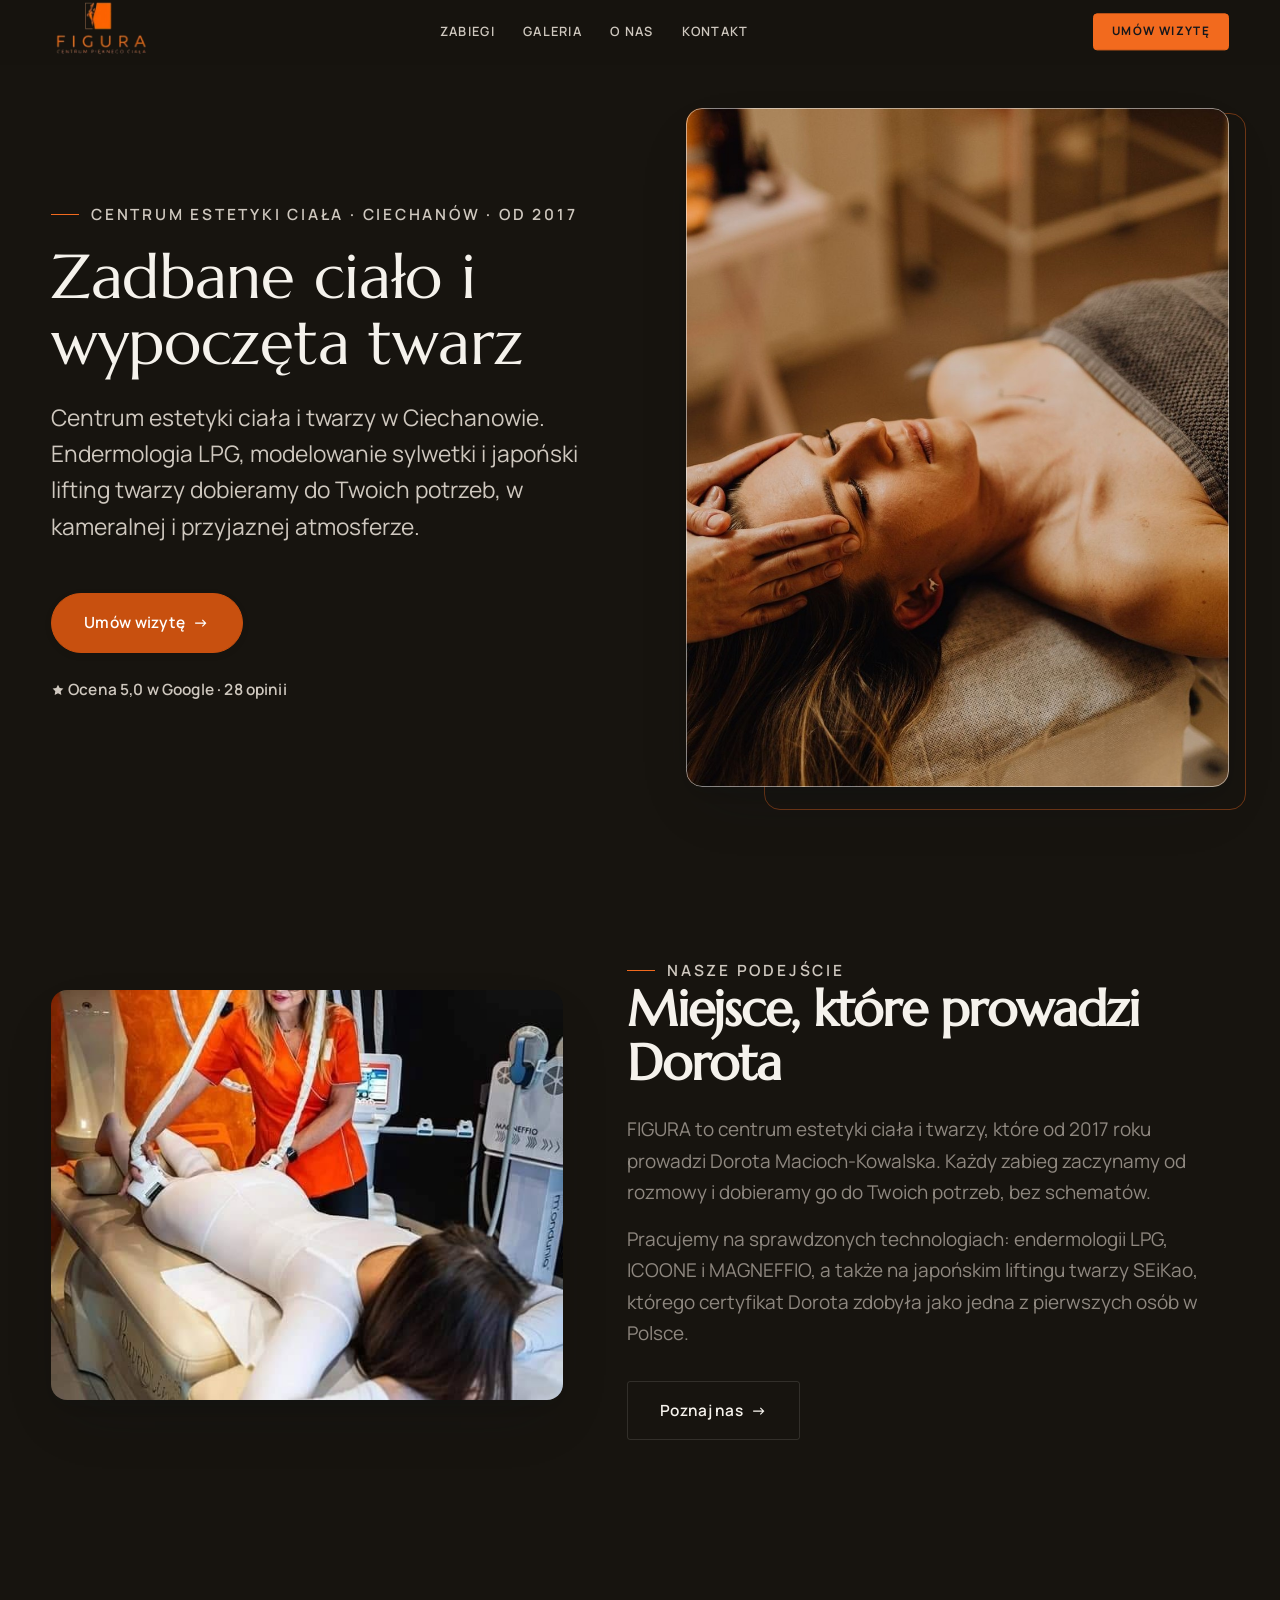
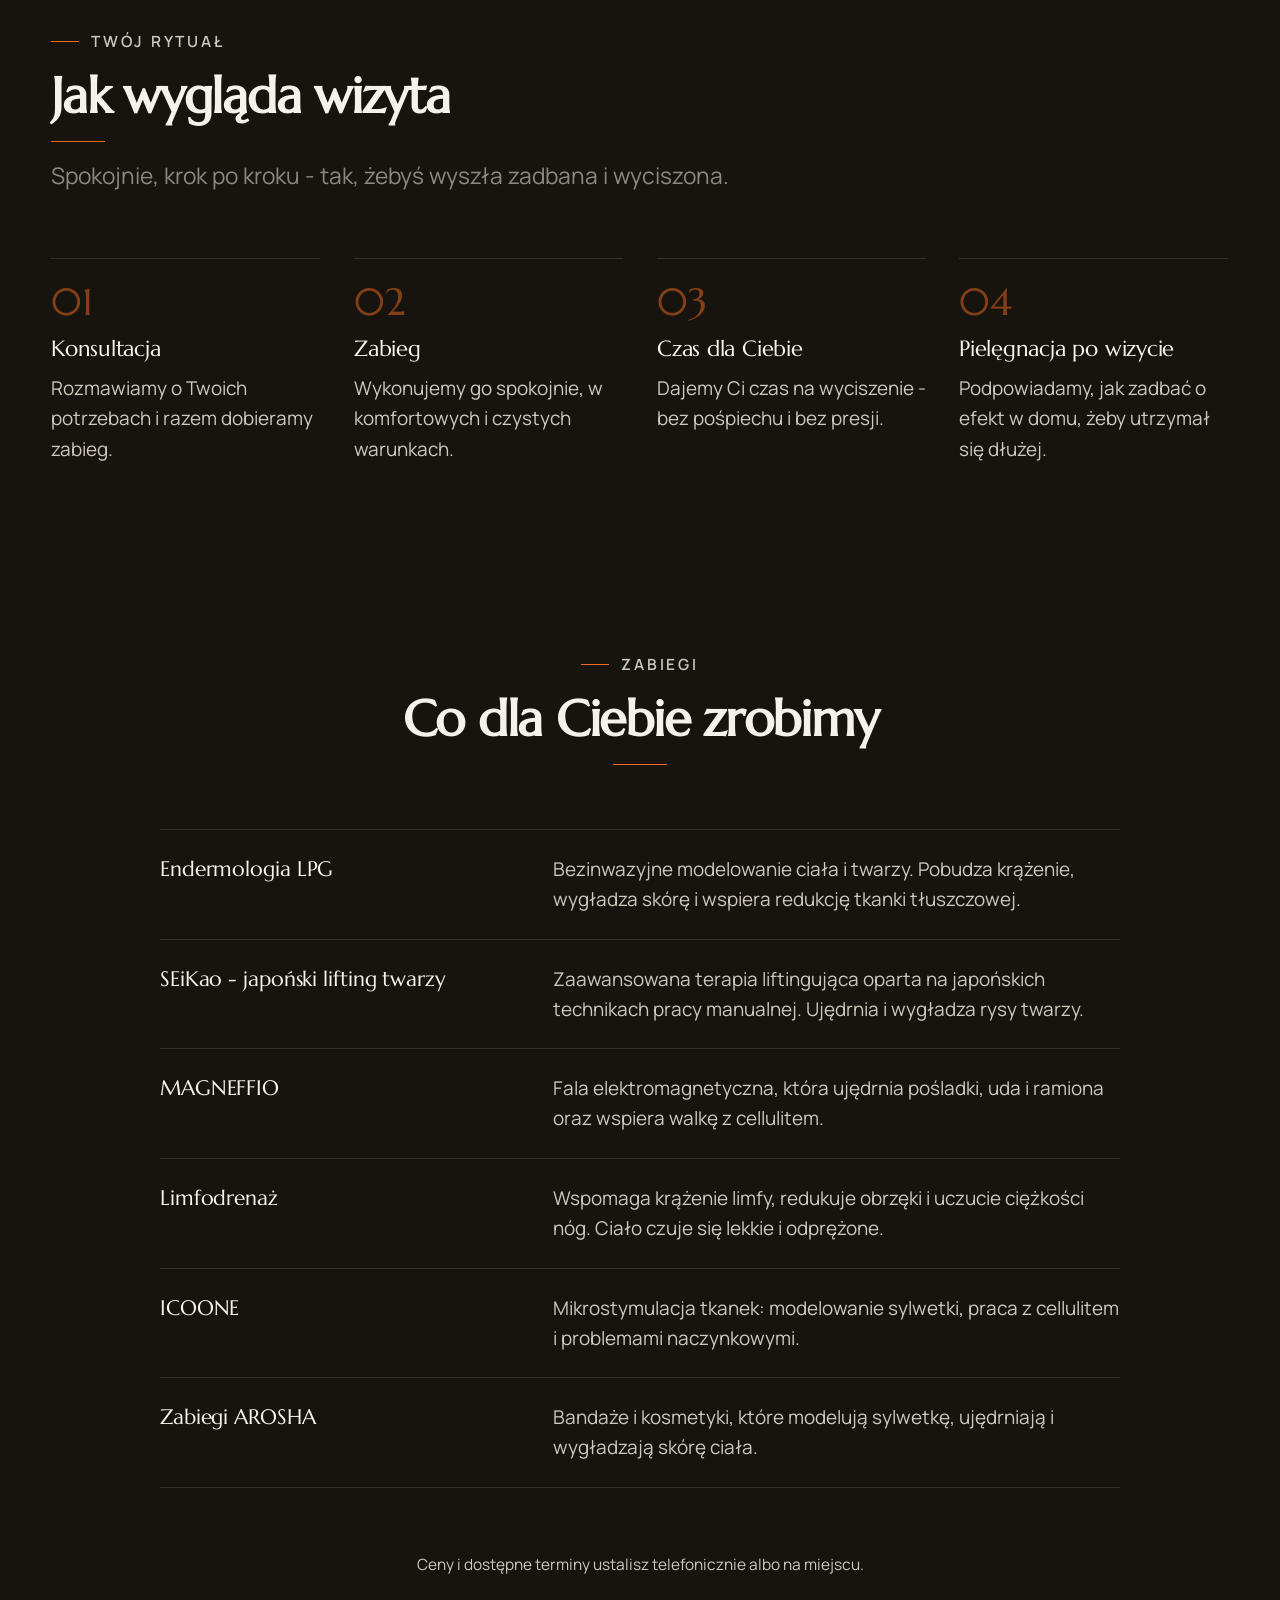
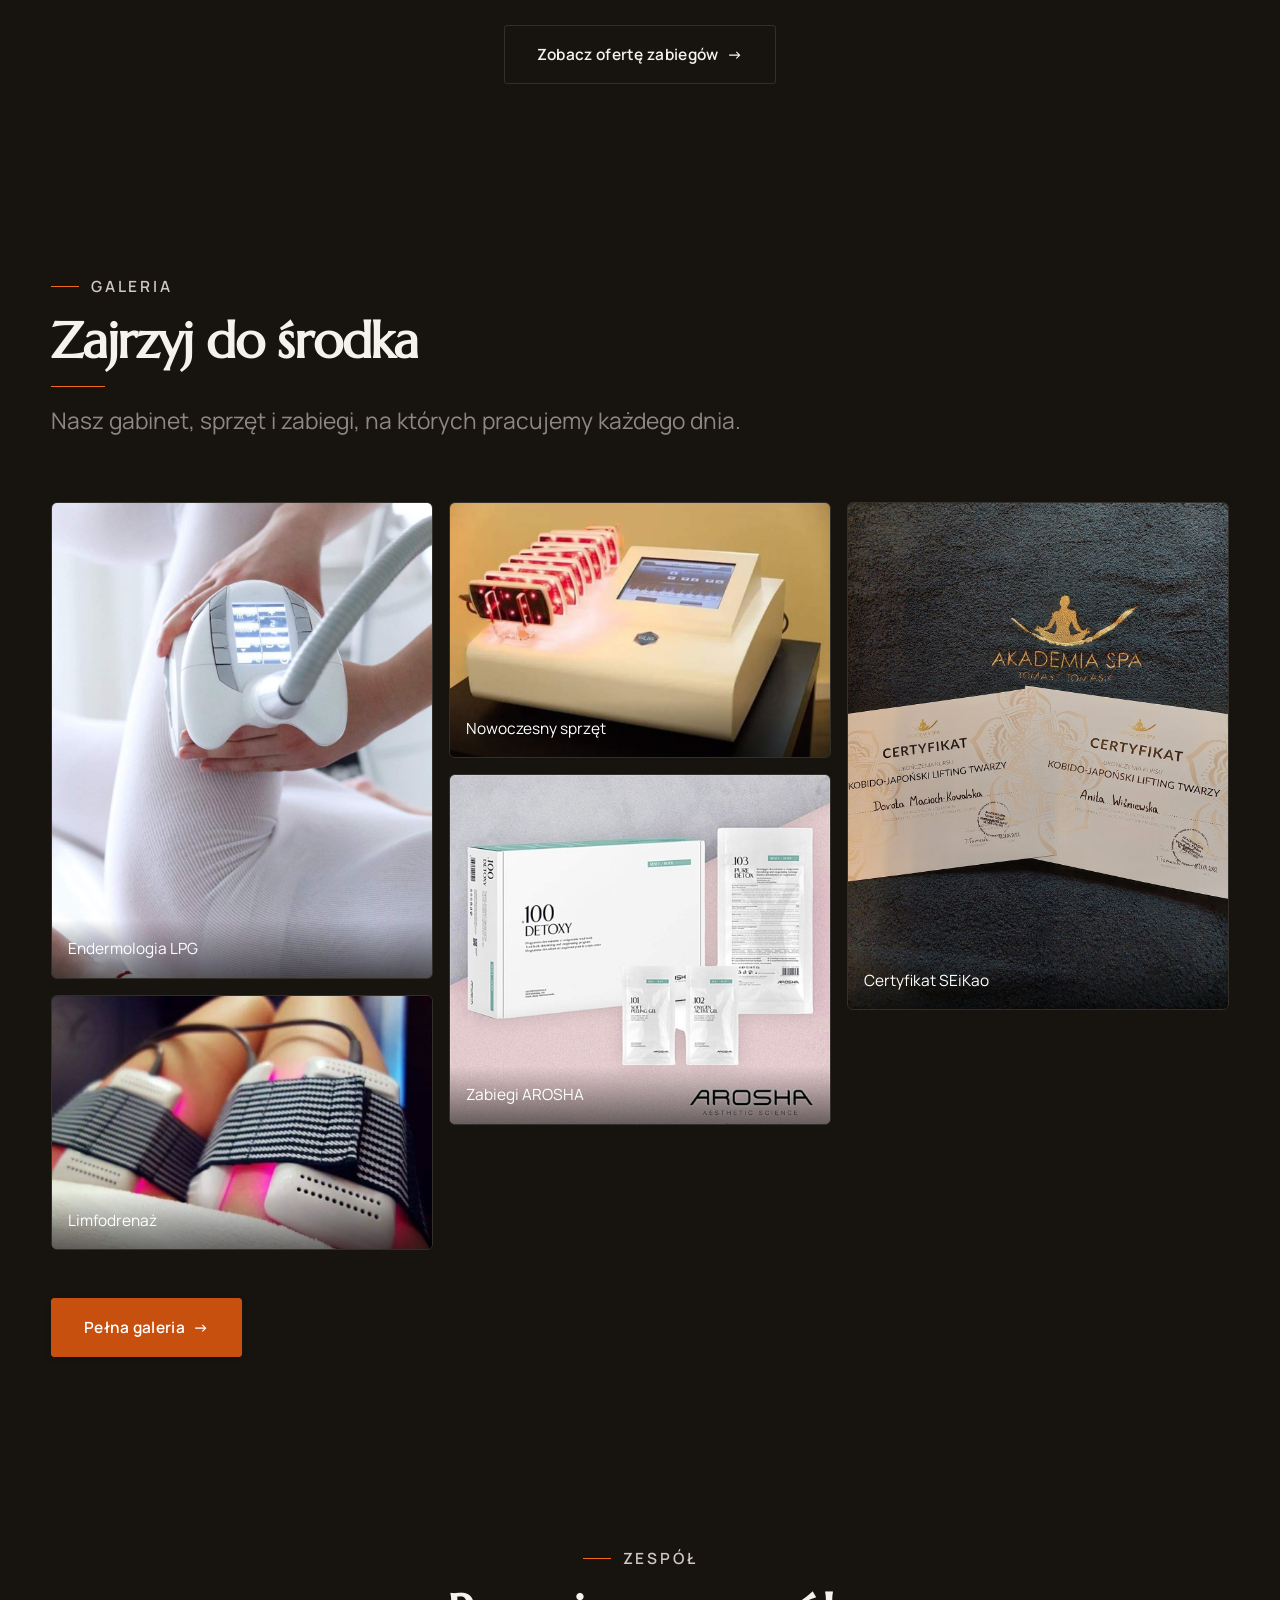
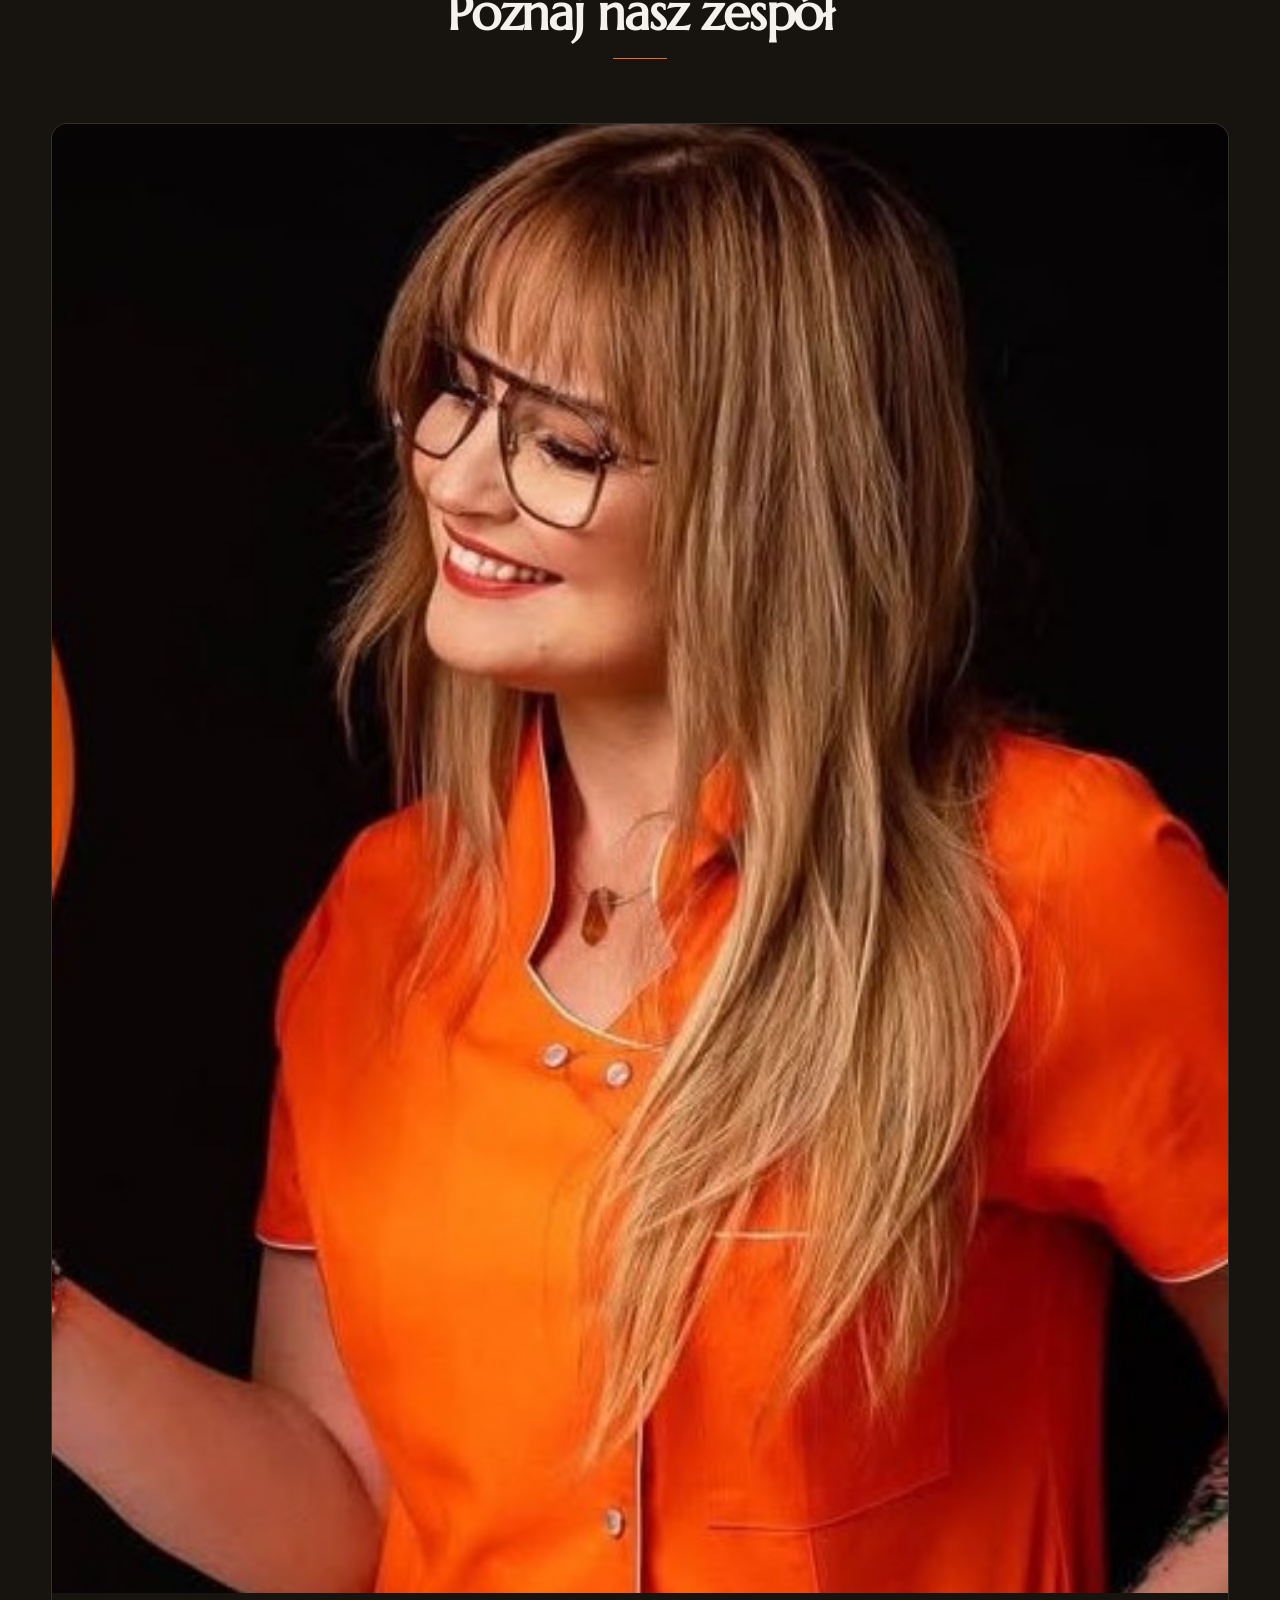
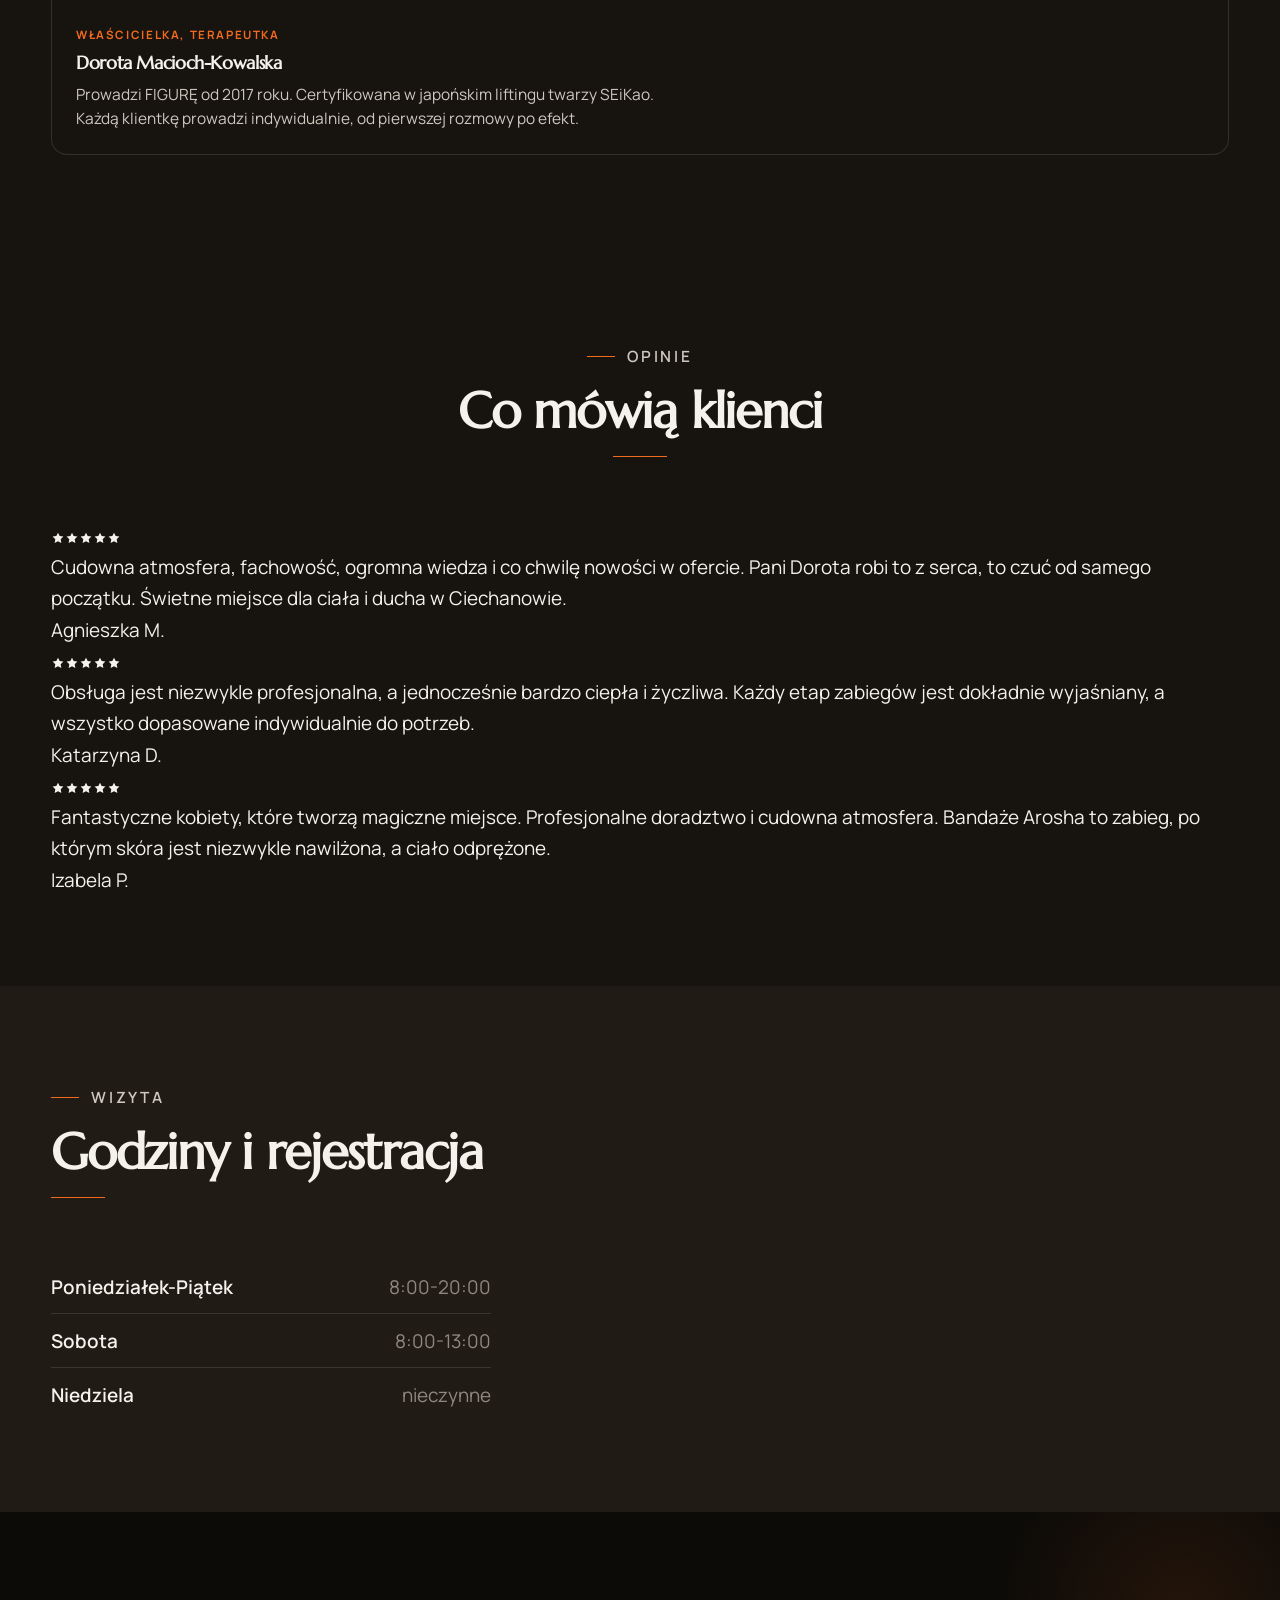
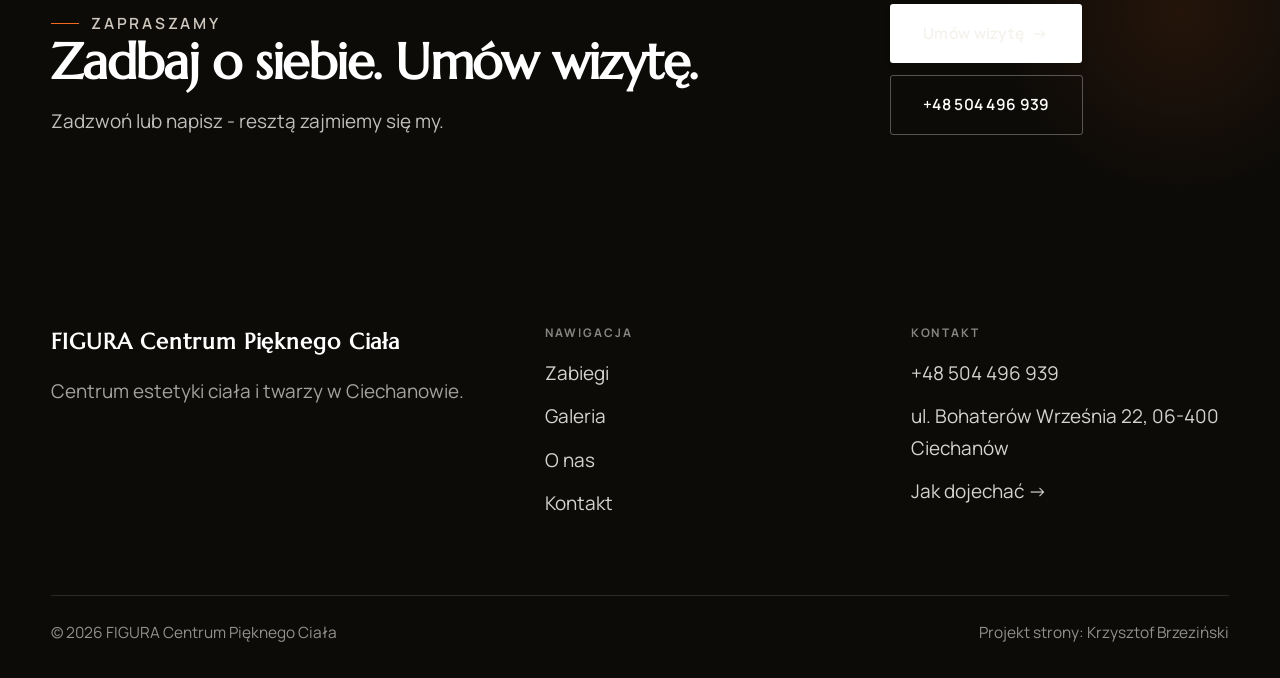
==== commit c3c154c8: "deploy: znacznik wersji 58b007e17b91" ====
--- a/index.html
+++ b/index.html
@@ -9,6 +9,7 @@
 <link rel="preconnect" href="https://fonts.gstatic.com" crossorigin>
 <link href="https://fonts.googleapis.com/css2?family=Marcellus&family=Manrope:wght@400;500;600;700&display=swap" rel="stylesheet">
 <link rel="stylesheet" href="assets/styles.css">
+<meta name="nb-deploy" content="58b007e17b91">
 </head>
 <body>
 
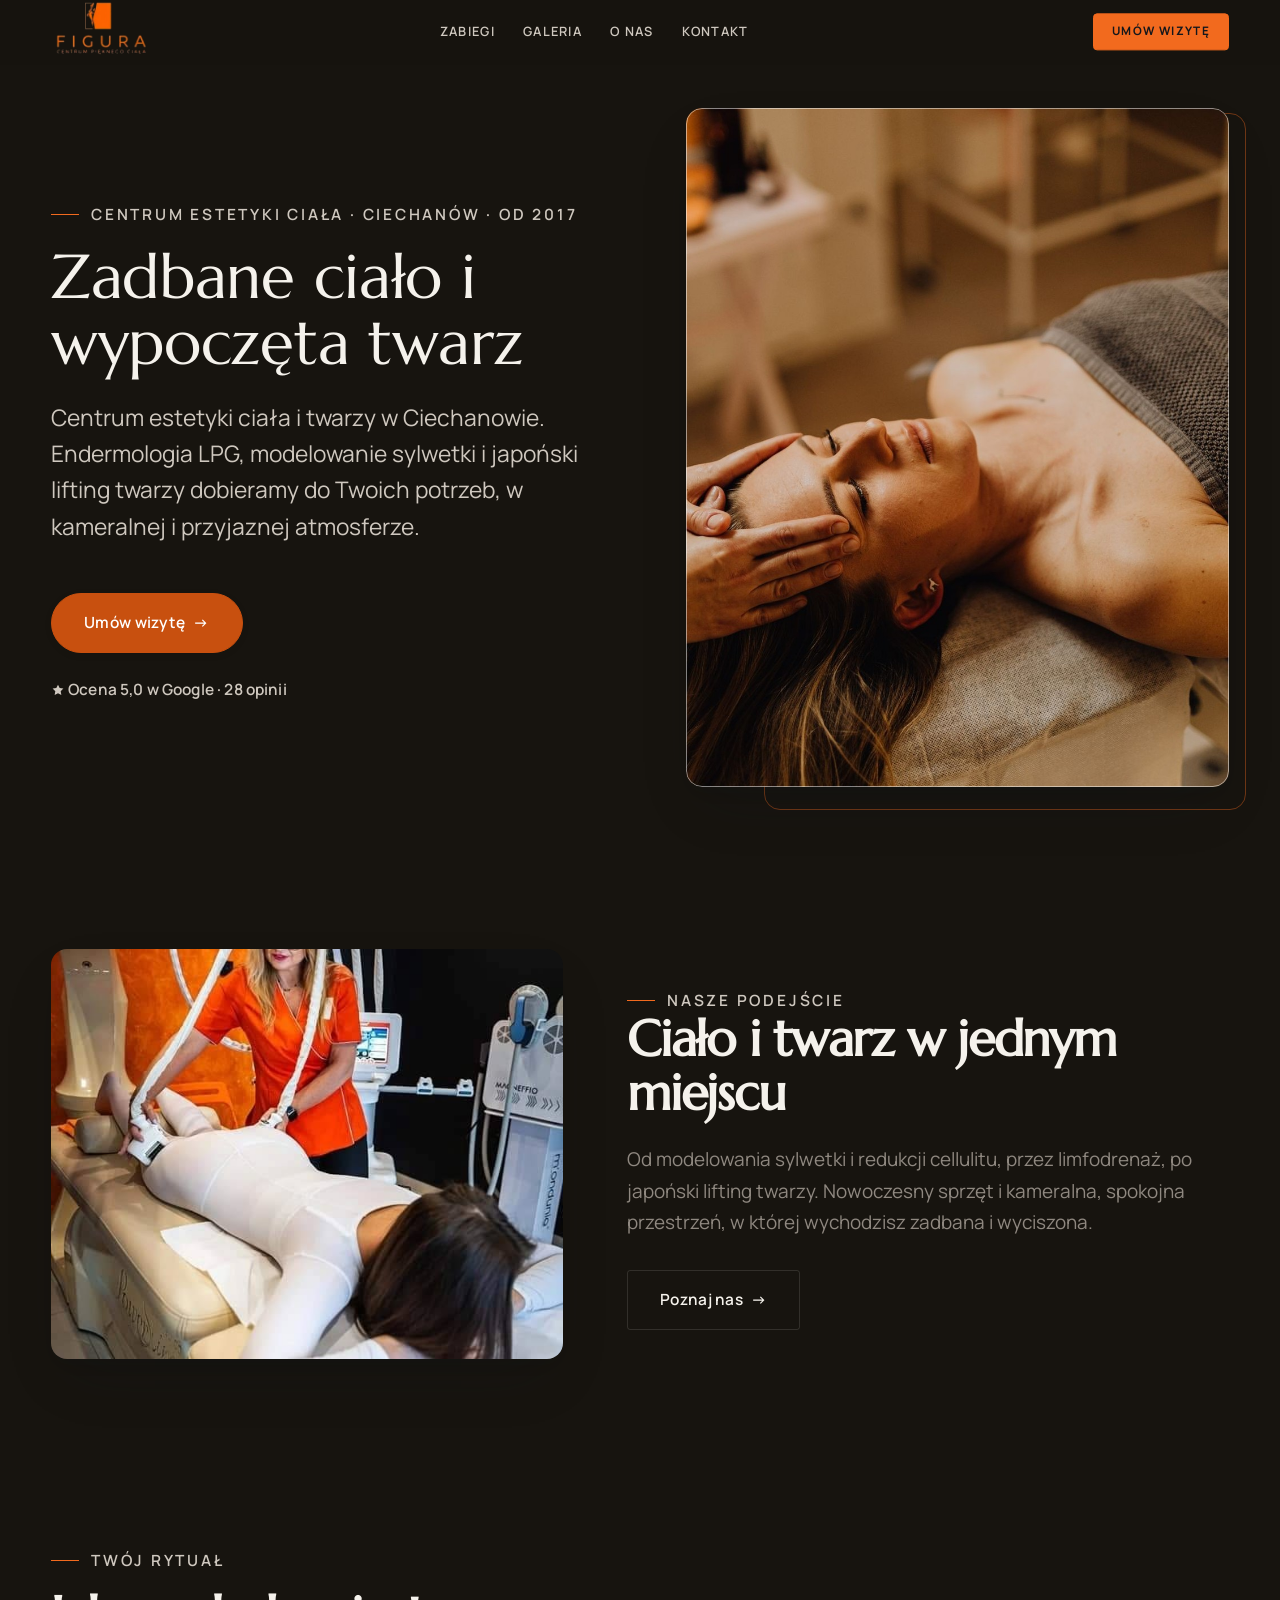
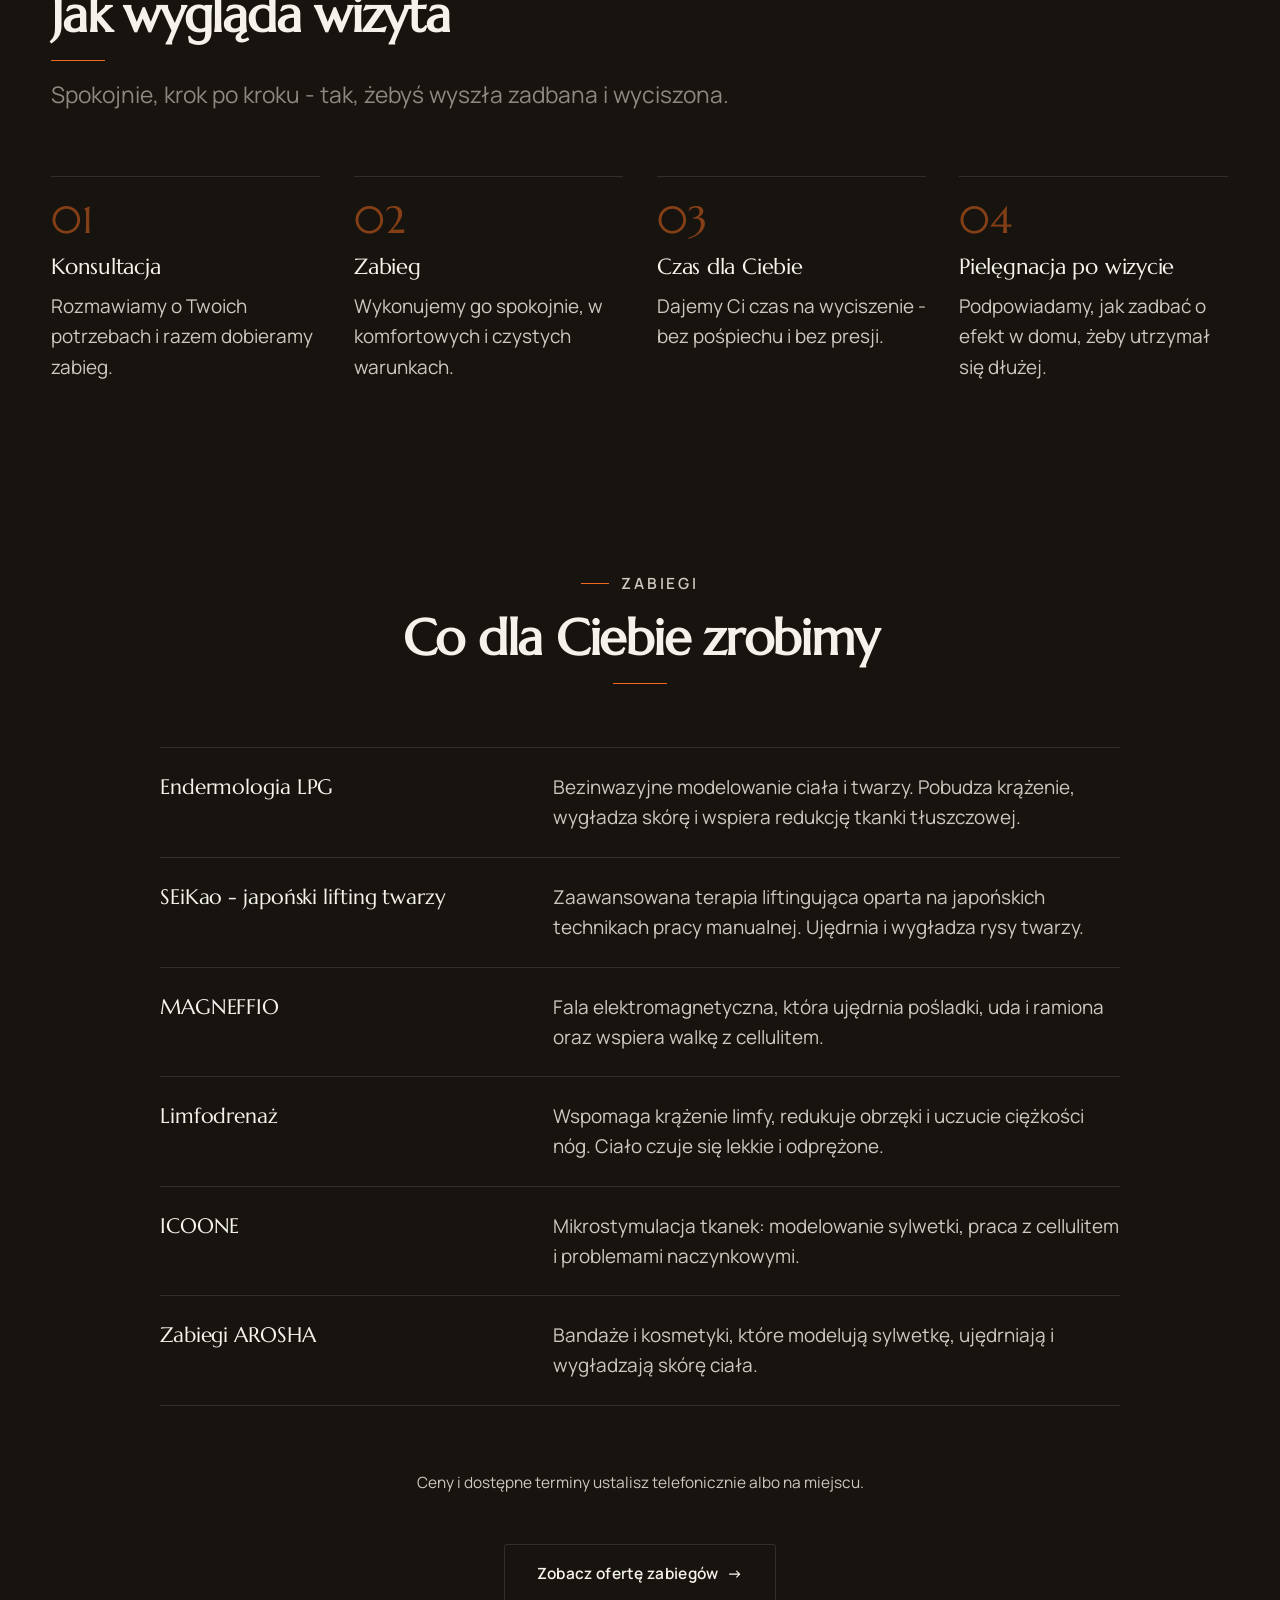
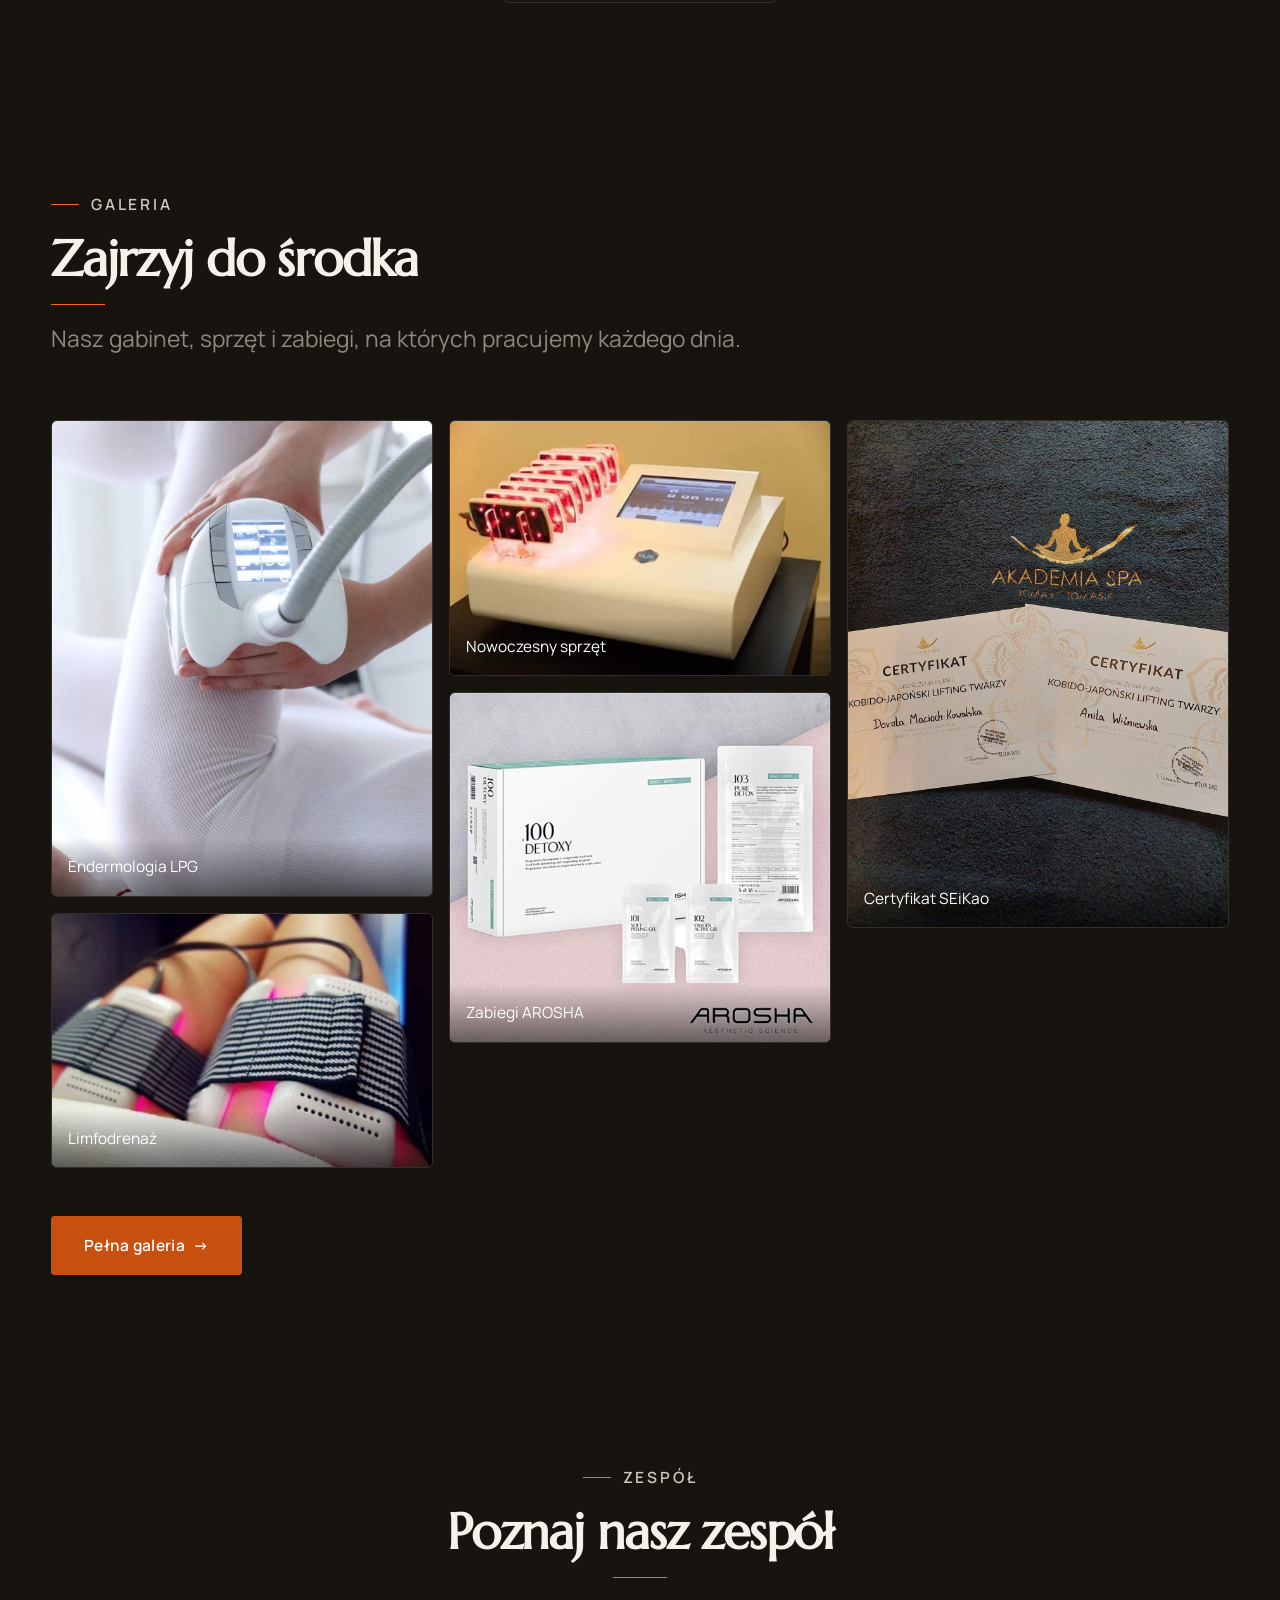
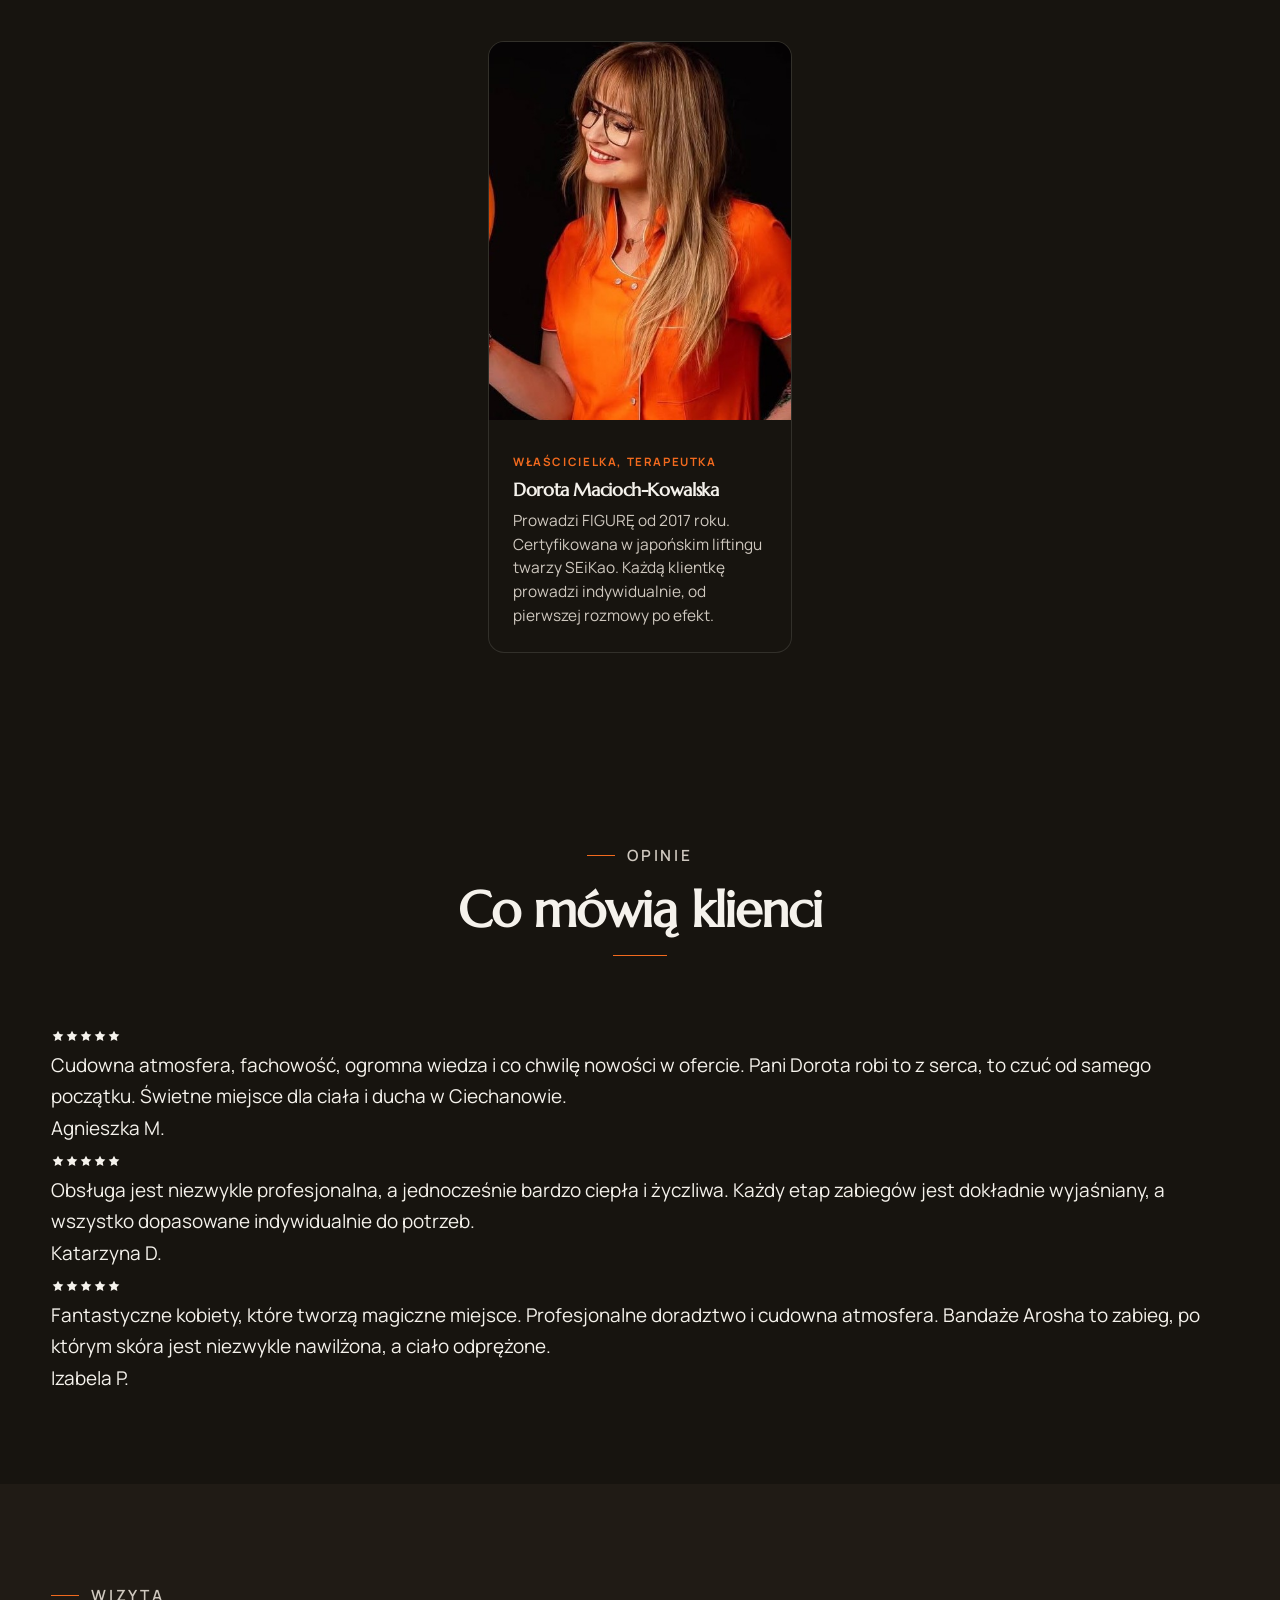
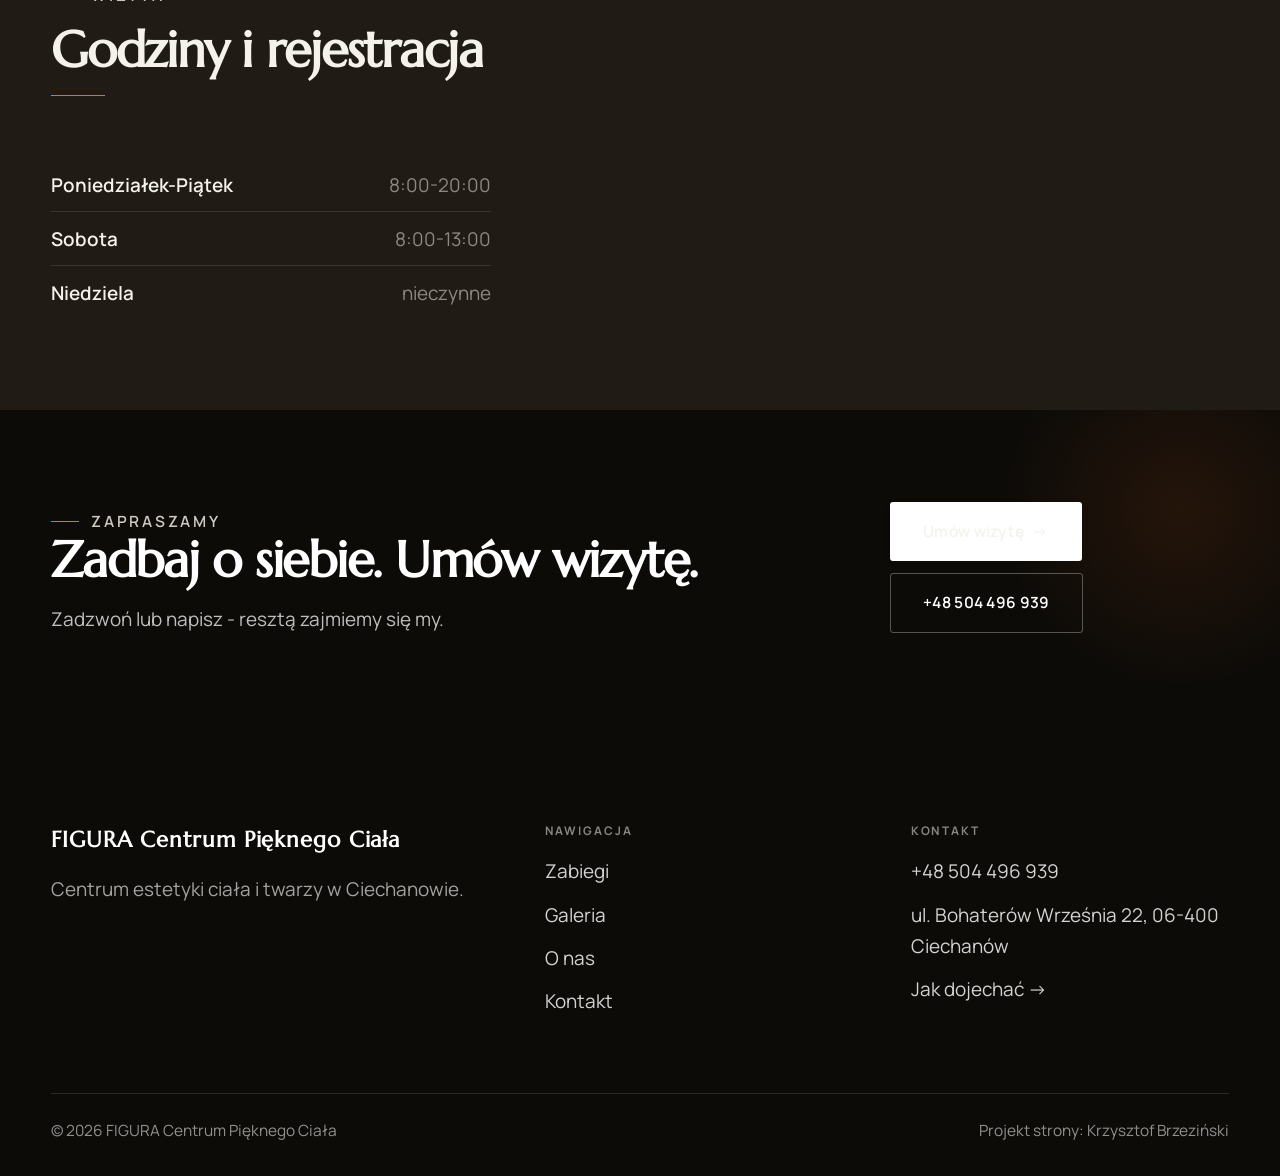
==== commit acc8a074: "Poprawki: teaser o-nas na głównej (bez dublu) + mniejsza ostra karta zespołu" ====
--- a/index.html
+++ b/index.html
@@ -9,7 +9,6 @@
 <link rel="preconnect" href="https://fonts.gstatic.com" crossorigin>
 <link href="https://fonts.googleapis.com/css2?family=Marcellus&family=Manrope:wght@400;500;600;700&display=swap" rel="stylesheet">
 <link rel="stylesheet" href="assets/styles.css">
-<meta name="nb-deploy" content="58b007e17b91">
 </head>
 <body>
 
@@ -44,9 +43,8 @@
     <div class="split-art reveal"><img src="img/g1.jpg" alt="FIGURA Centrum Pięknego Ciała" loading="lazy"></div>
     <div class="split-copy reveal">
       <span class="eyebrow">Nasze podejście</span>
-      <h2>Miejsce, które prowadzi Dorota</h2>
-      <p class="muted">FIGURA to centrum estetyki ciała i twarzy, które od 2017 roku prowadzi Dorota Macioch-Kowalska. Każdy zabieg zaczynamy od rozmowy i dobieramy go do Twoich potrzeb, bez schematów.</p>
-      <p class="muted">Pracujemy na sprawdzonych technologiach: endermologii LPG, ICOONE i MAGNEFFIO, a także na japońskim liftingu twarzy SEiKao, którego certyfikat Dorota zdobyła jako jedna z pierwszych osób w Polsce.</p>
+      <h2>Ciało i twarz w jednym miejscu</h2>
+      <p class="muted">Od modelowania sylwetki i redukcji cellulitu, przez limfodrenaż, po japoński lifting twarzy. Nowoczesny sprzęt i kameralna, spokojna przestrzeń, w której wychodzisz zadbana i wyciszona.</p>
       <a href="o-nas.html" class="btn btn-ghost">Poznaj nas <span class="arr">→</span></a>
     </div>
   </div>
--- a/assets/styles.css
+++ b/assets/styles.css
@@ -449,7 +449,7 @@
 @media(max-width:760px){.menu-cats{grid-template-columns:1fr;gap:var(--space-6)}}
 
 /* --- ZESPÓŁ / SPECJALISTKI (renderowane TYLKO z realnych danych) - reuzyte z kliniki --- */
-.zespol-grid{display:grid;grid-template-columns:repeat(auto-fit,minmax(15rem,1fr));gap:var(--space-6)}
+.zespol-grid{display:grid;grid-template-columns:repeat(auto-fit,minmax(15rem,19rem));gap:var(--space-6);justify-content:center}
 .doc{margin:0;background:var(--paper);border:1px solid var(--line);border-radius:var(--r-lg);overflow:hidden;
   transition:transform .3s var(--ease),box-shadow .3s var(--ease)}
 .doc:hover{transform:translateY(-5px);box-shadow:var(--sh-md)}
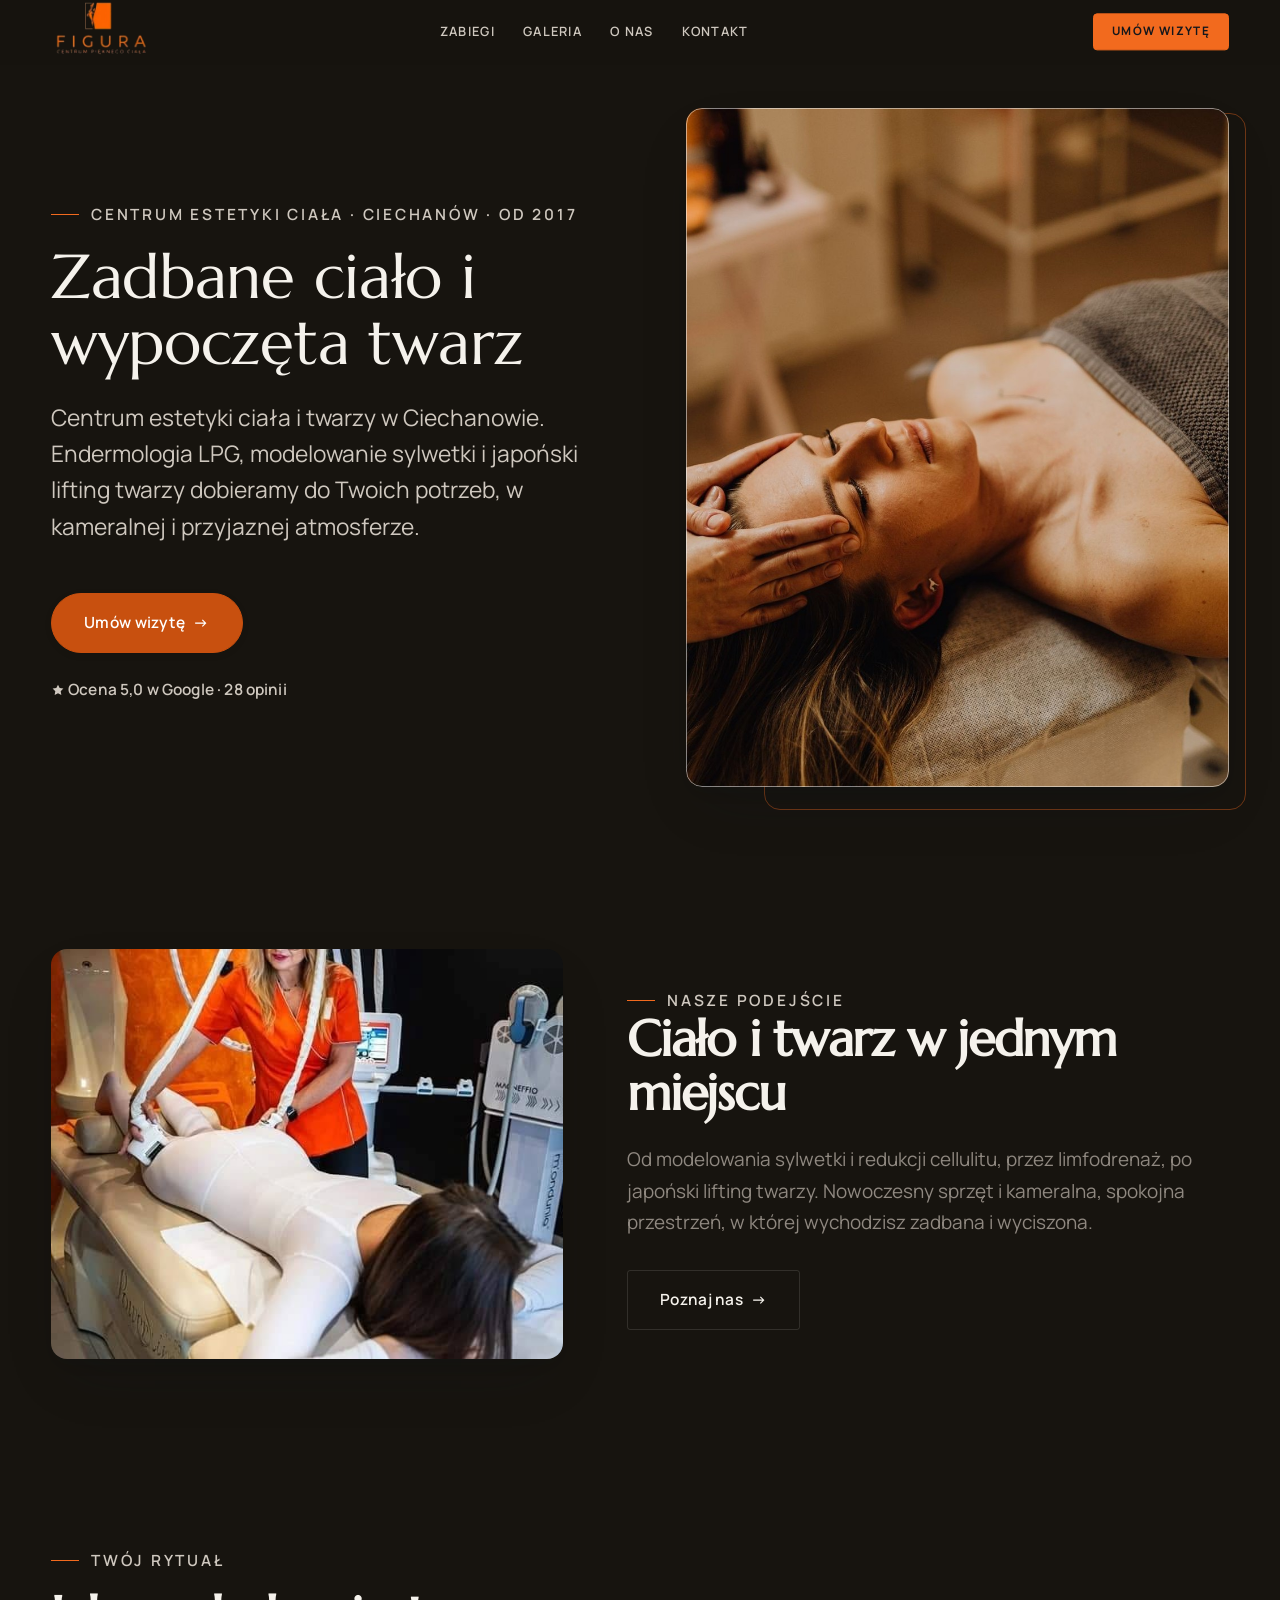
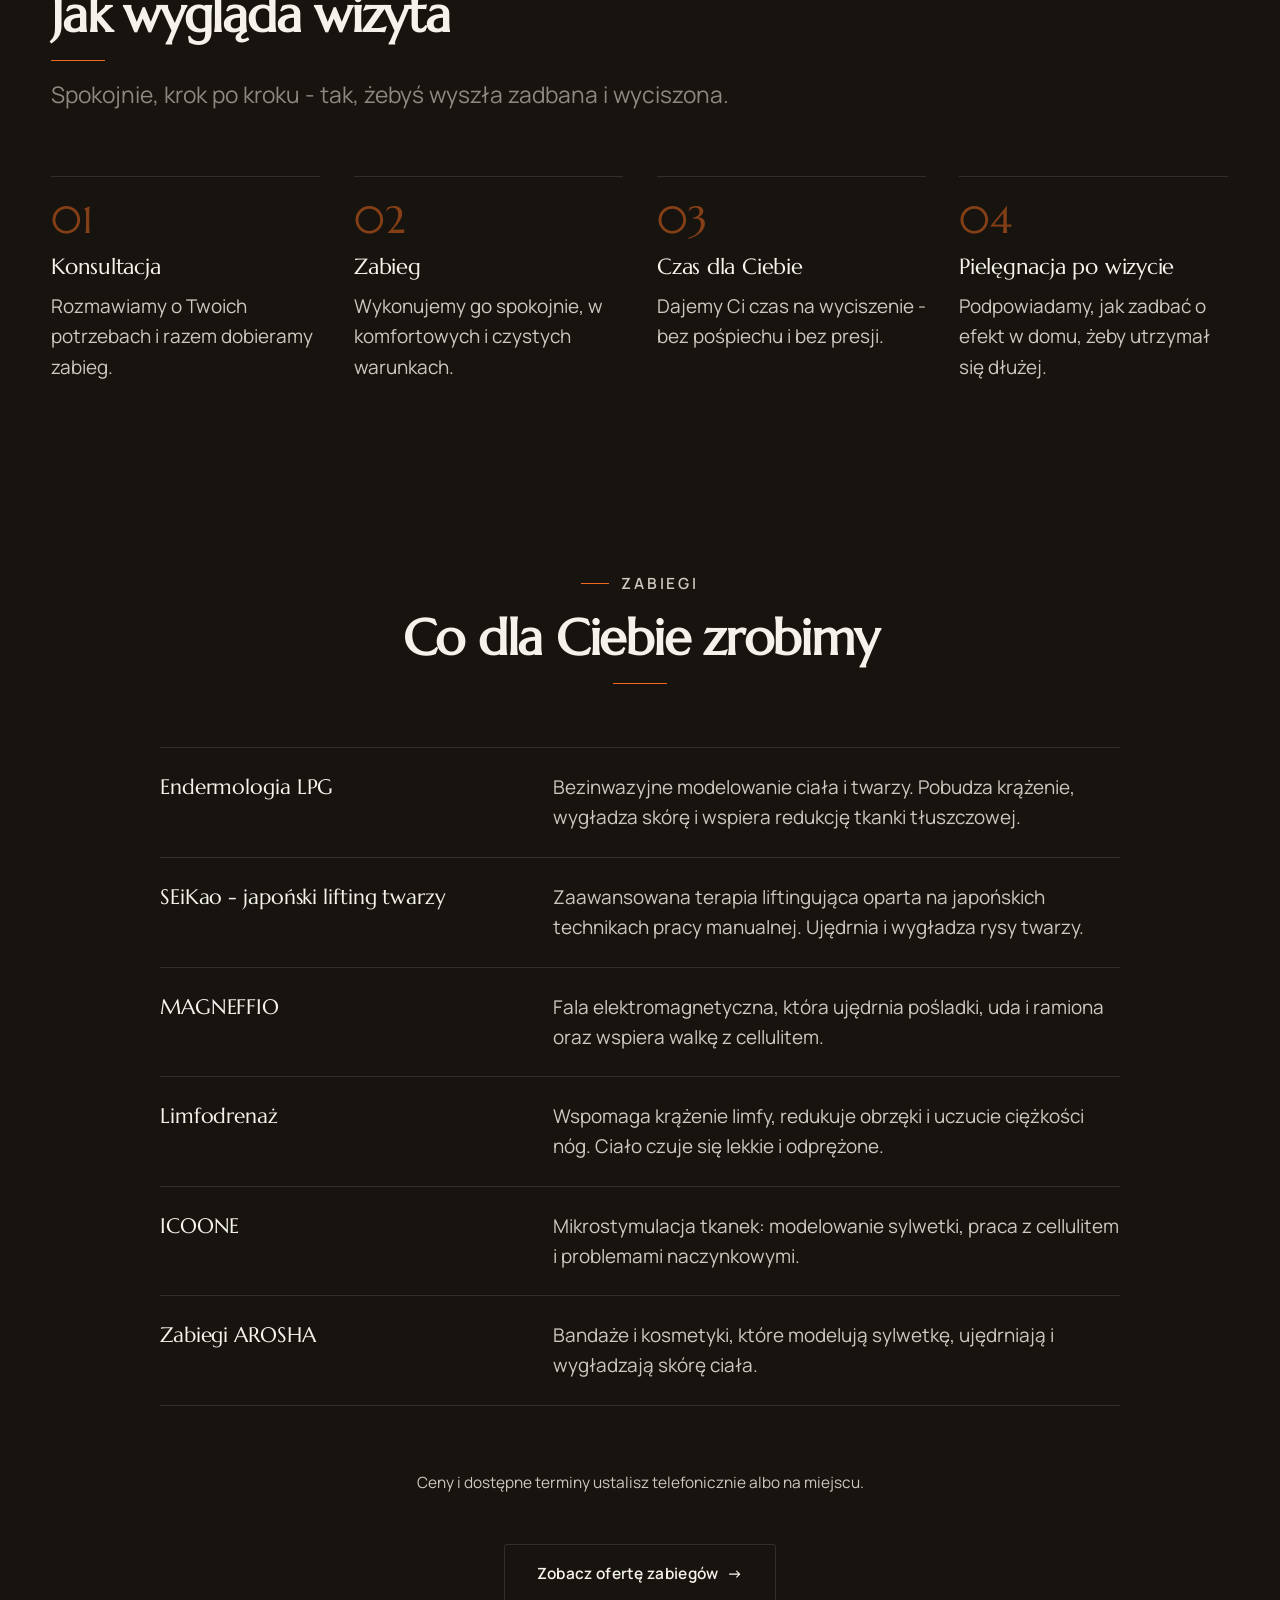
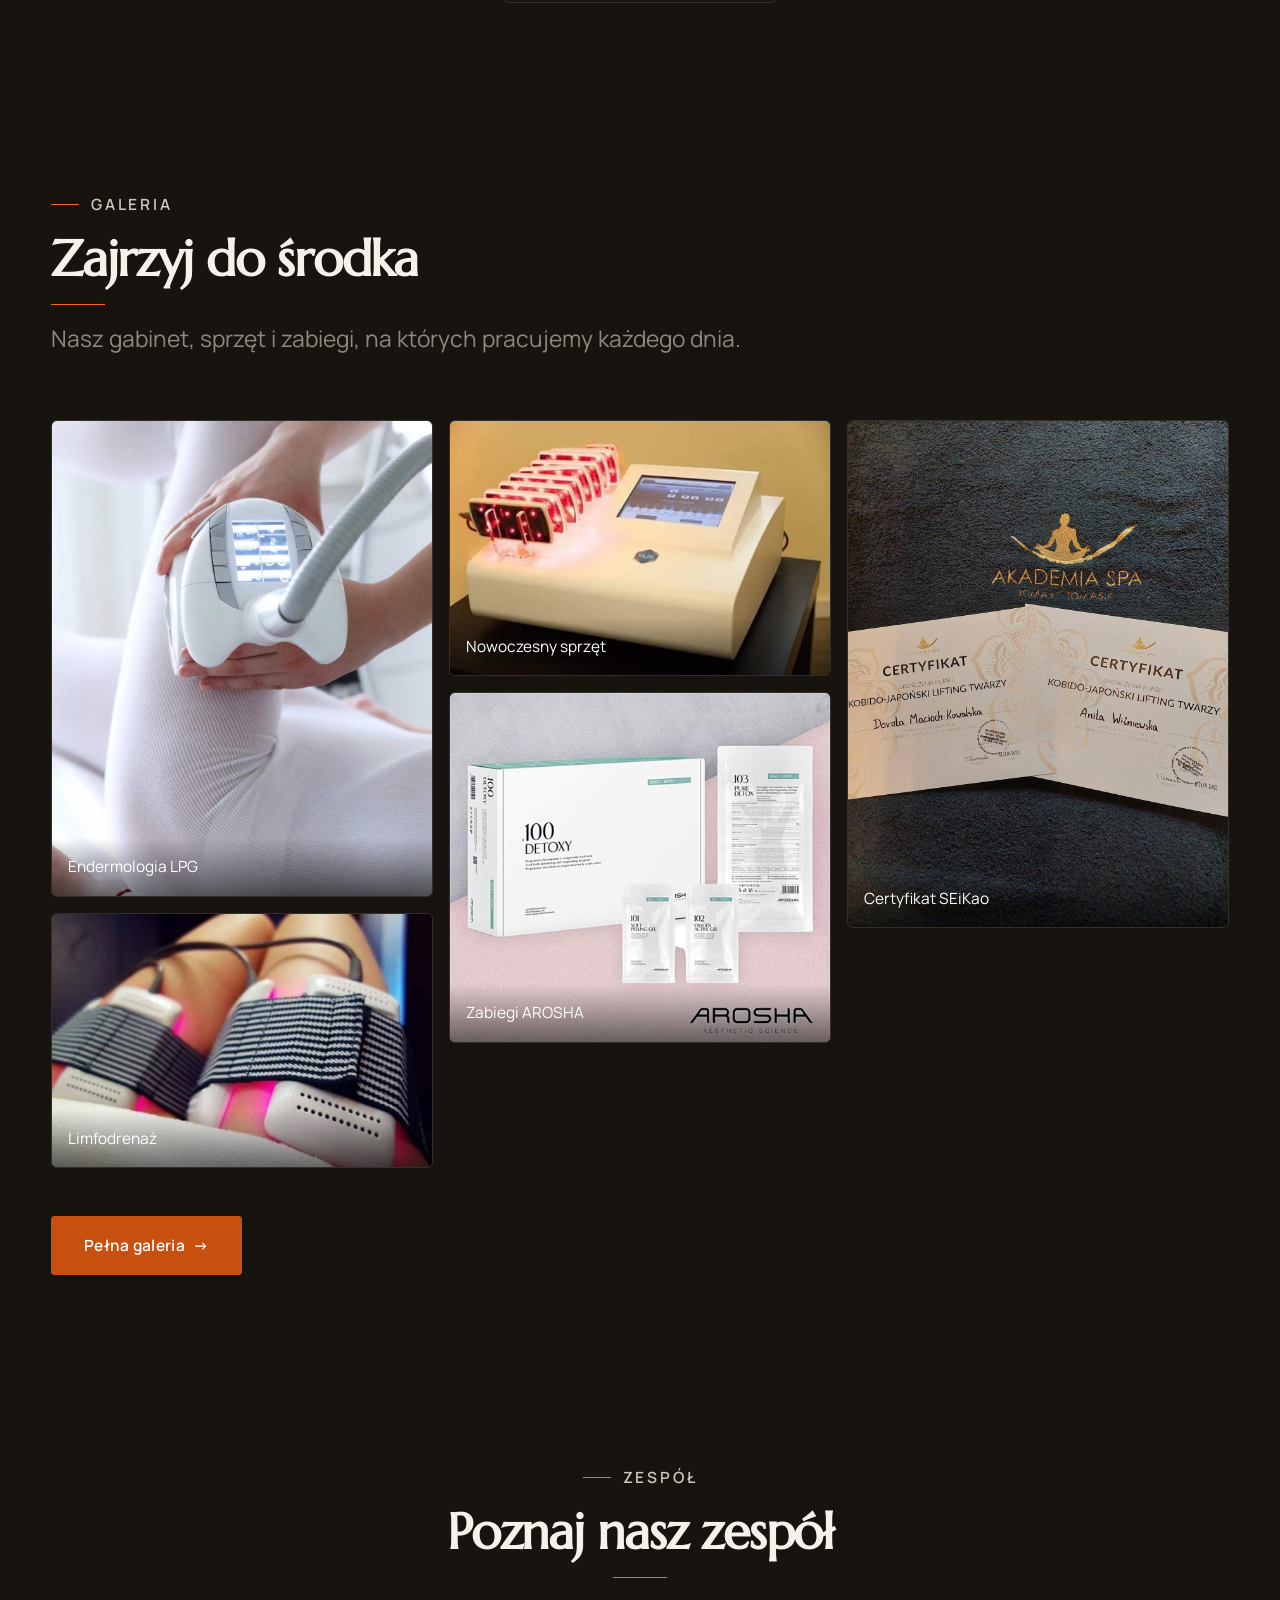
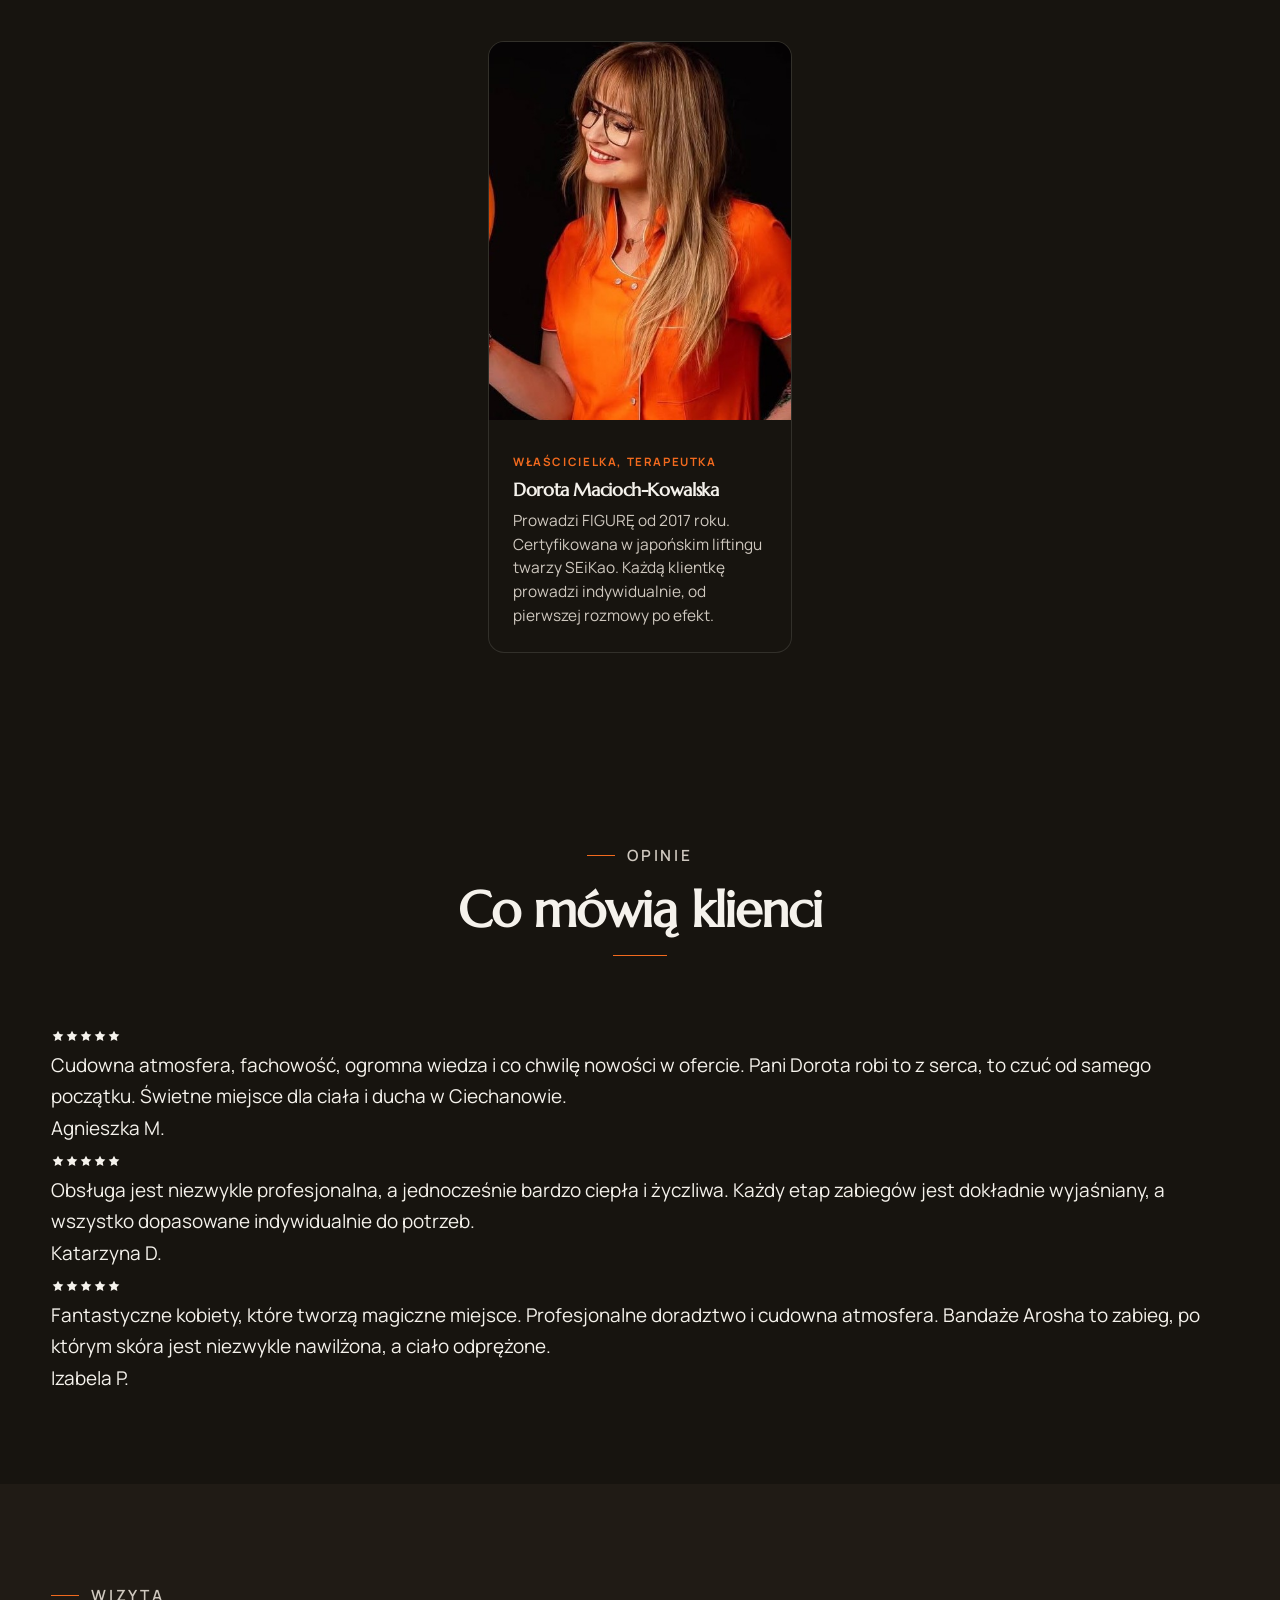
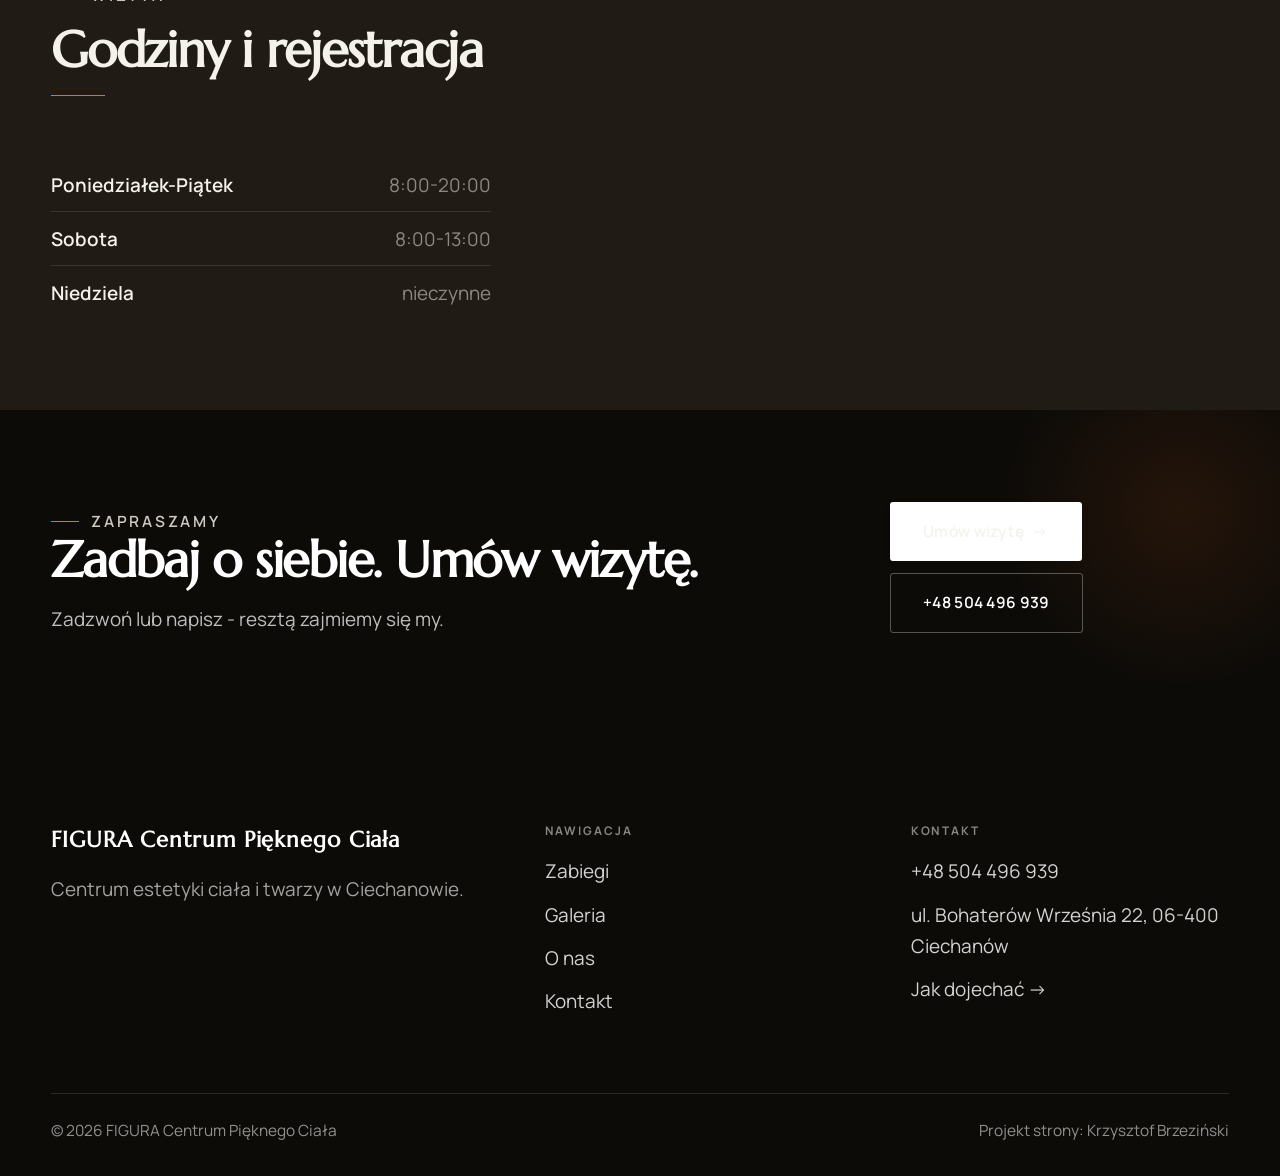
==== commit a911ee49: "deploy: znacznik wersji acc8a0748d2c" ====
--- a/index.html
+++ b/index.html
@@ -9,6 +9,7 @@
 <link rel="preconnect" href="https://fonts.gstatic.com" crossorigin>
 <link href="https://fonts.googleapis.com/css2?family=Marcellus&family=Manrope:wght@400;500;600;700&display=swap" rel="stylesheet">
 <link rel="stylesheet" href="assets/styles.css">
+<meta name="nb-deploy" content="acc8a0748d2c">
 </head>
 <body>
 
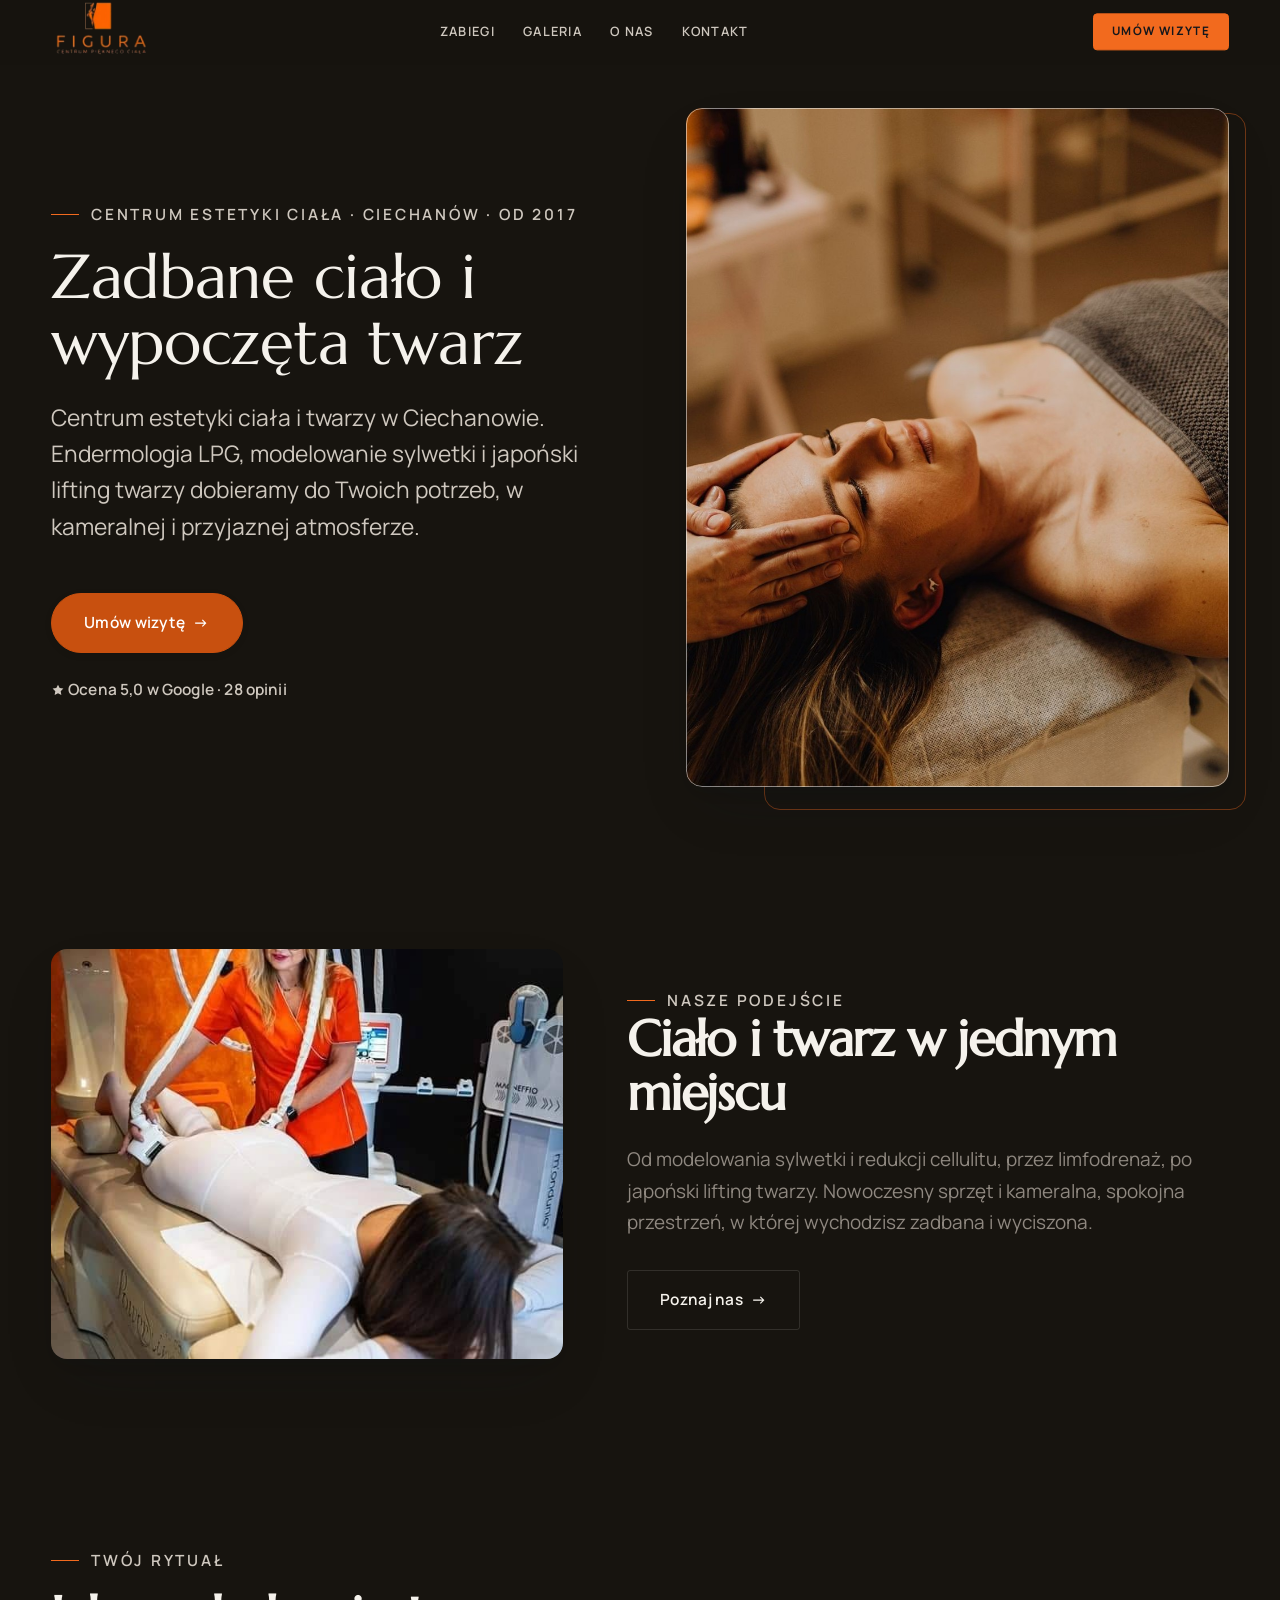
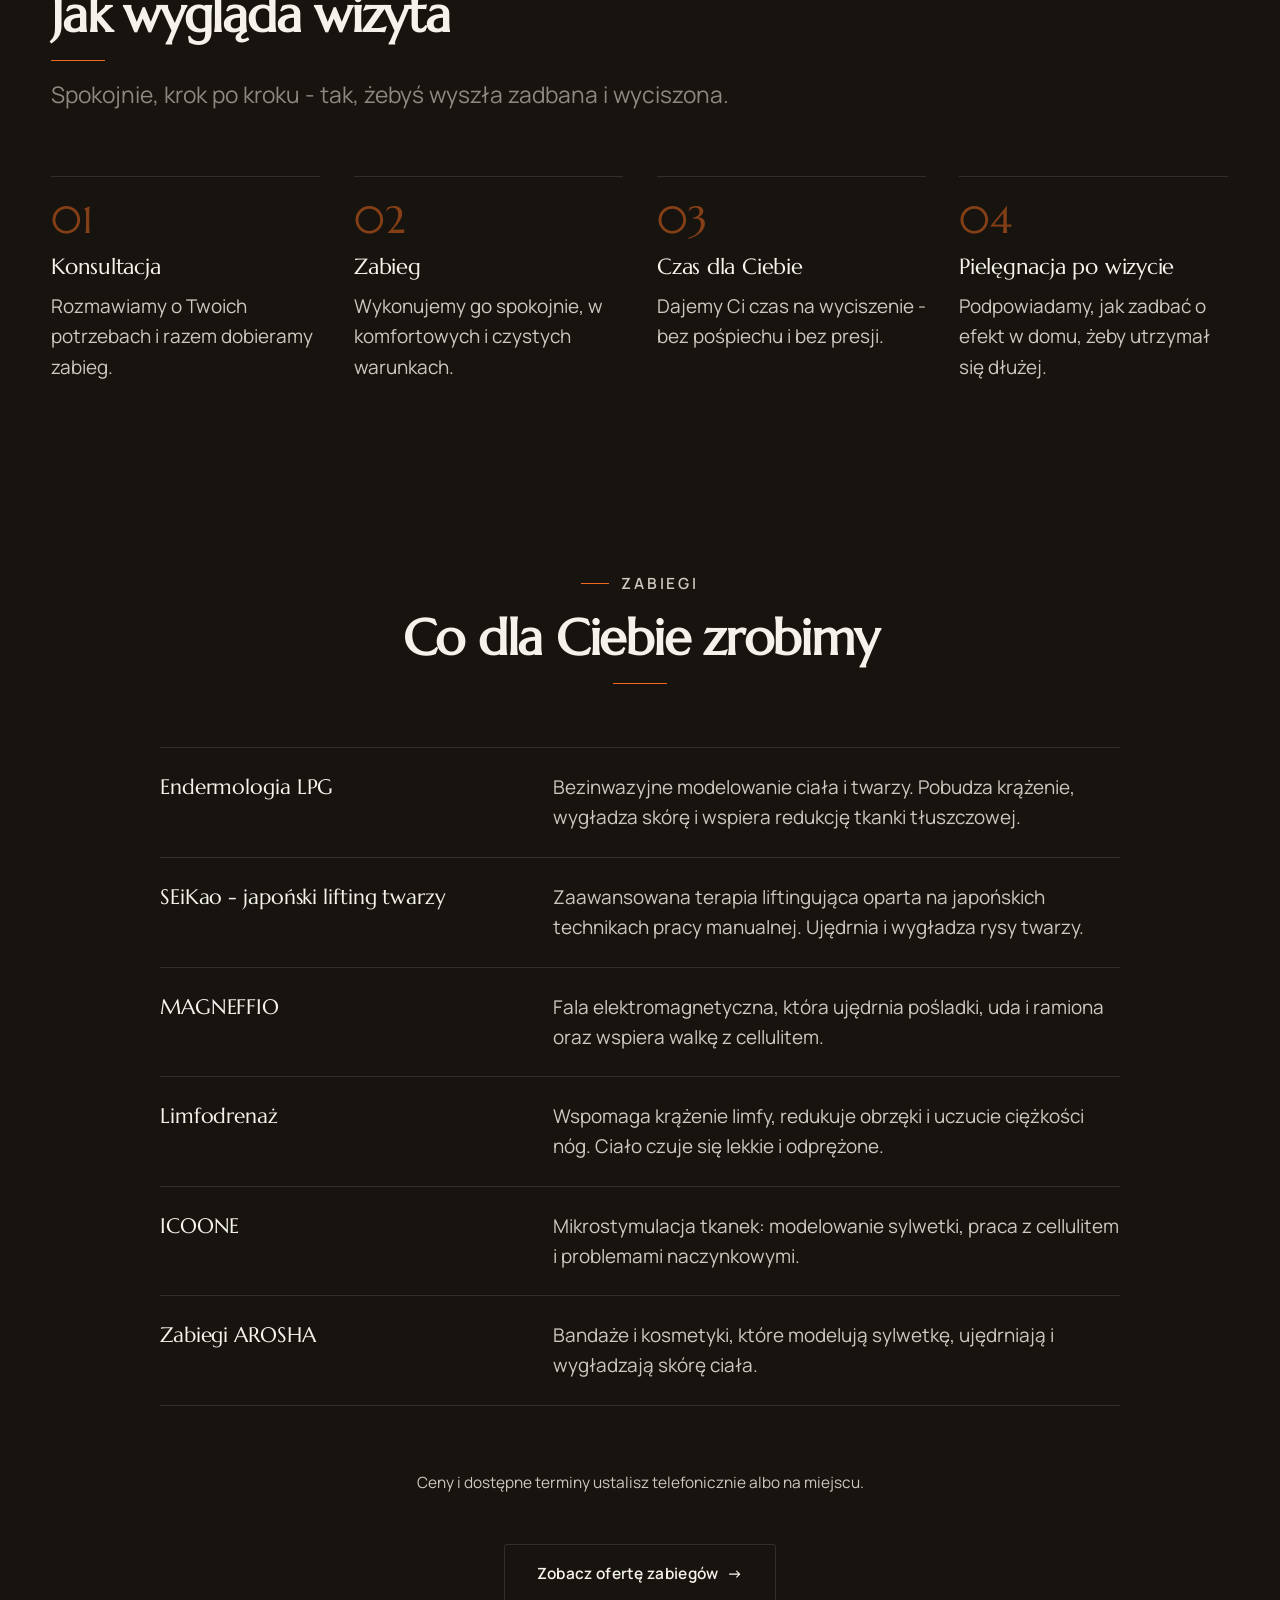
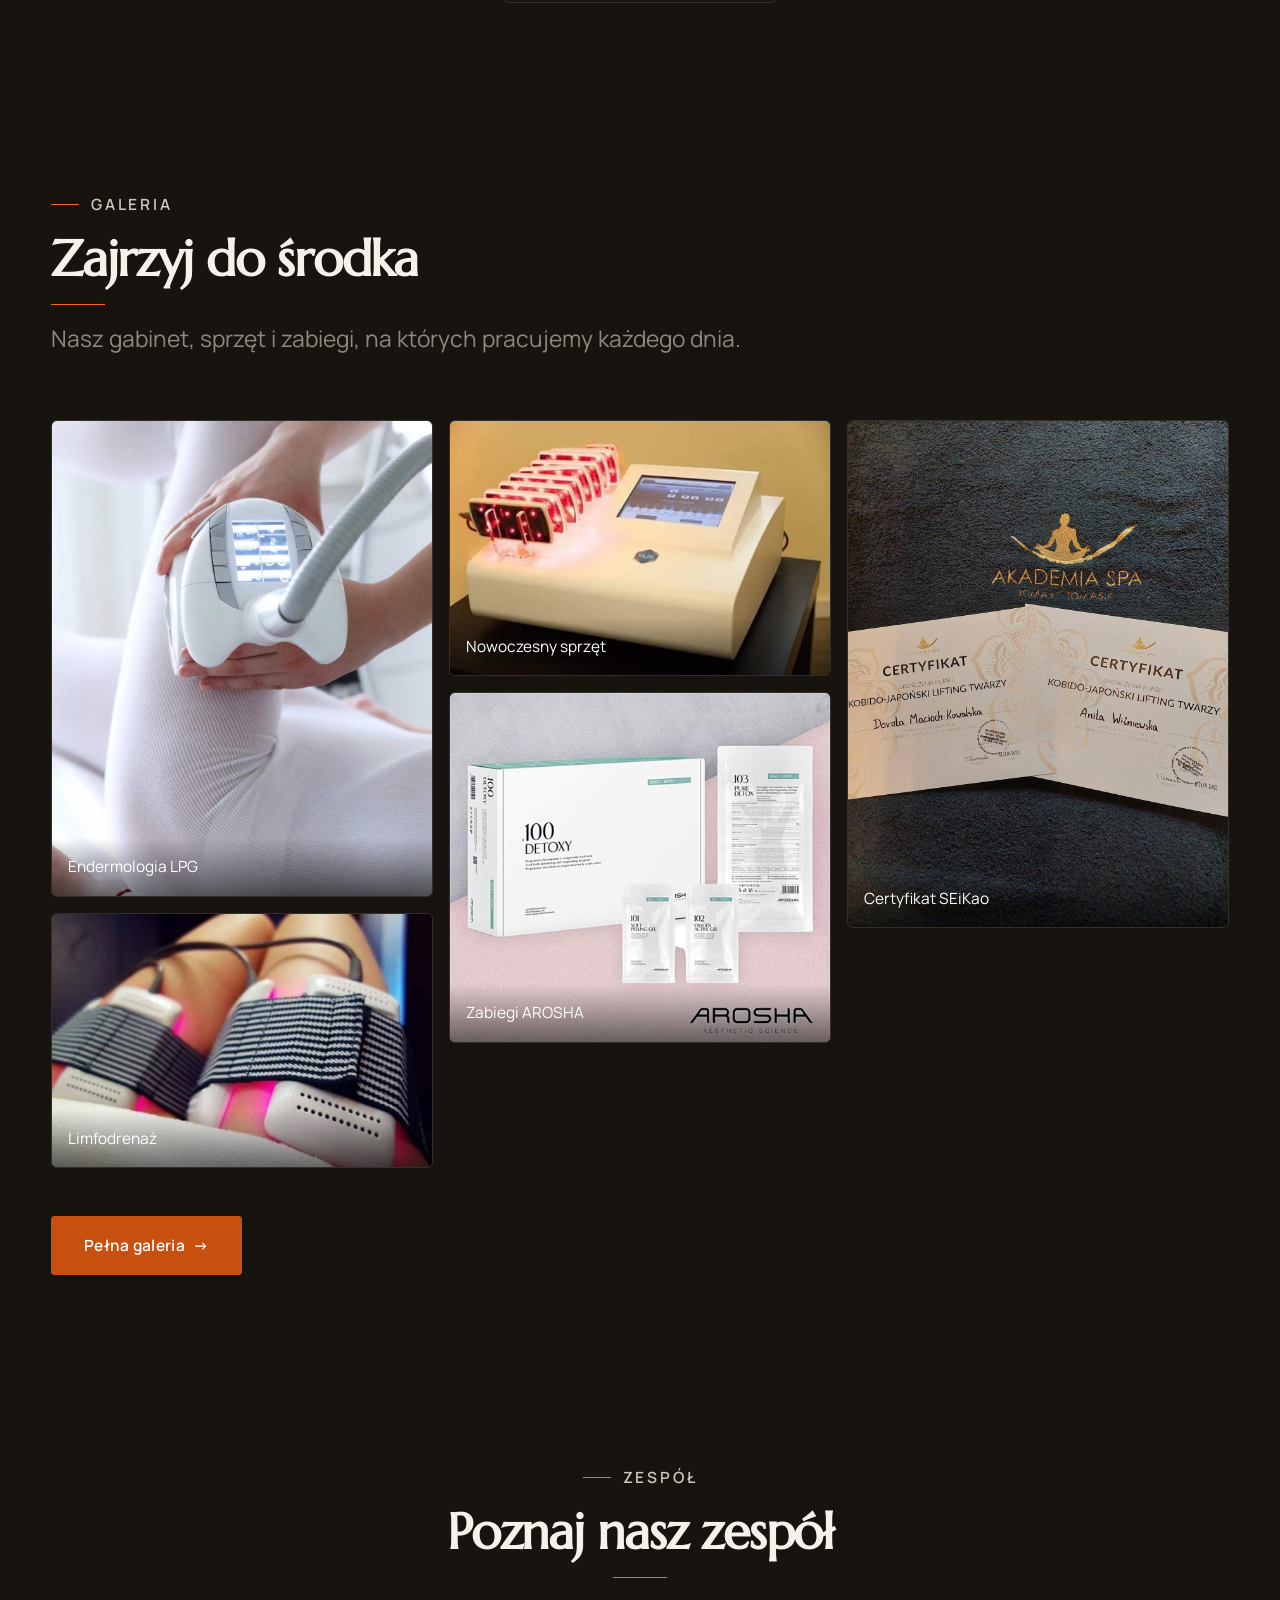
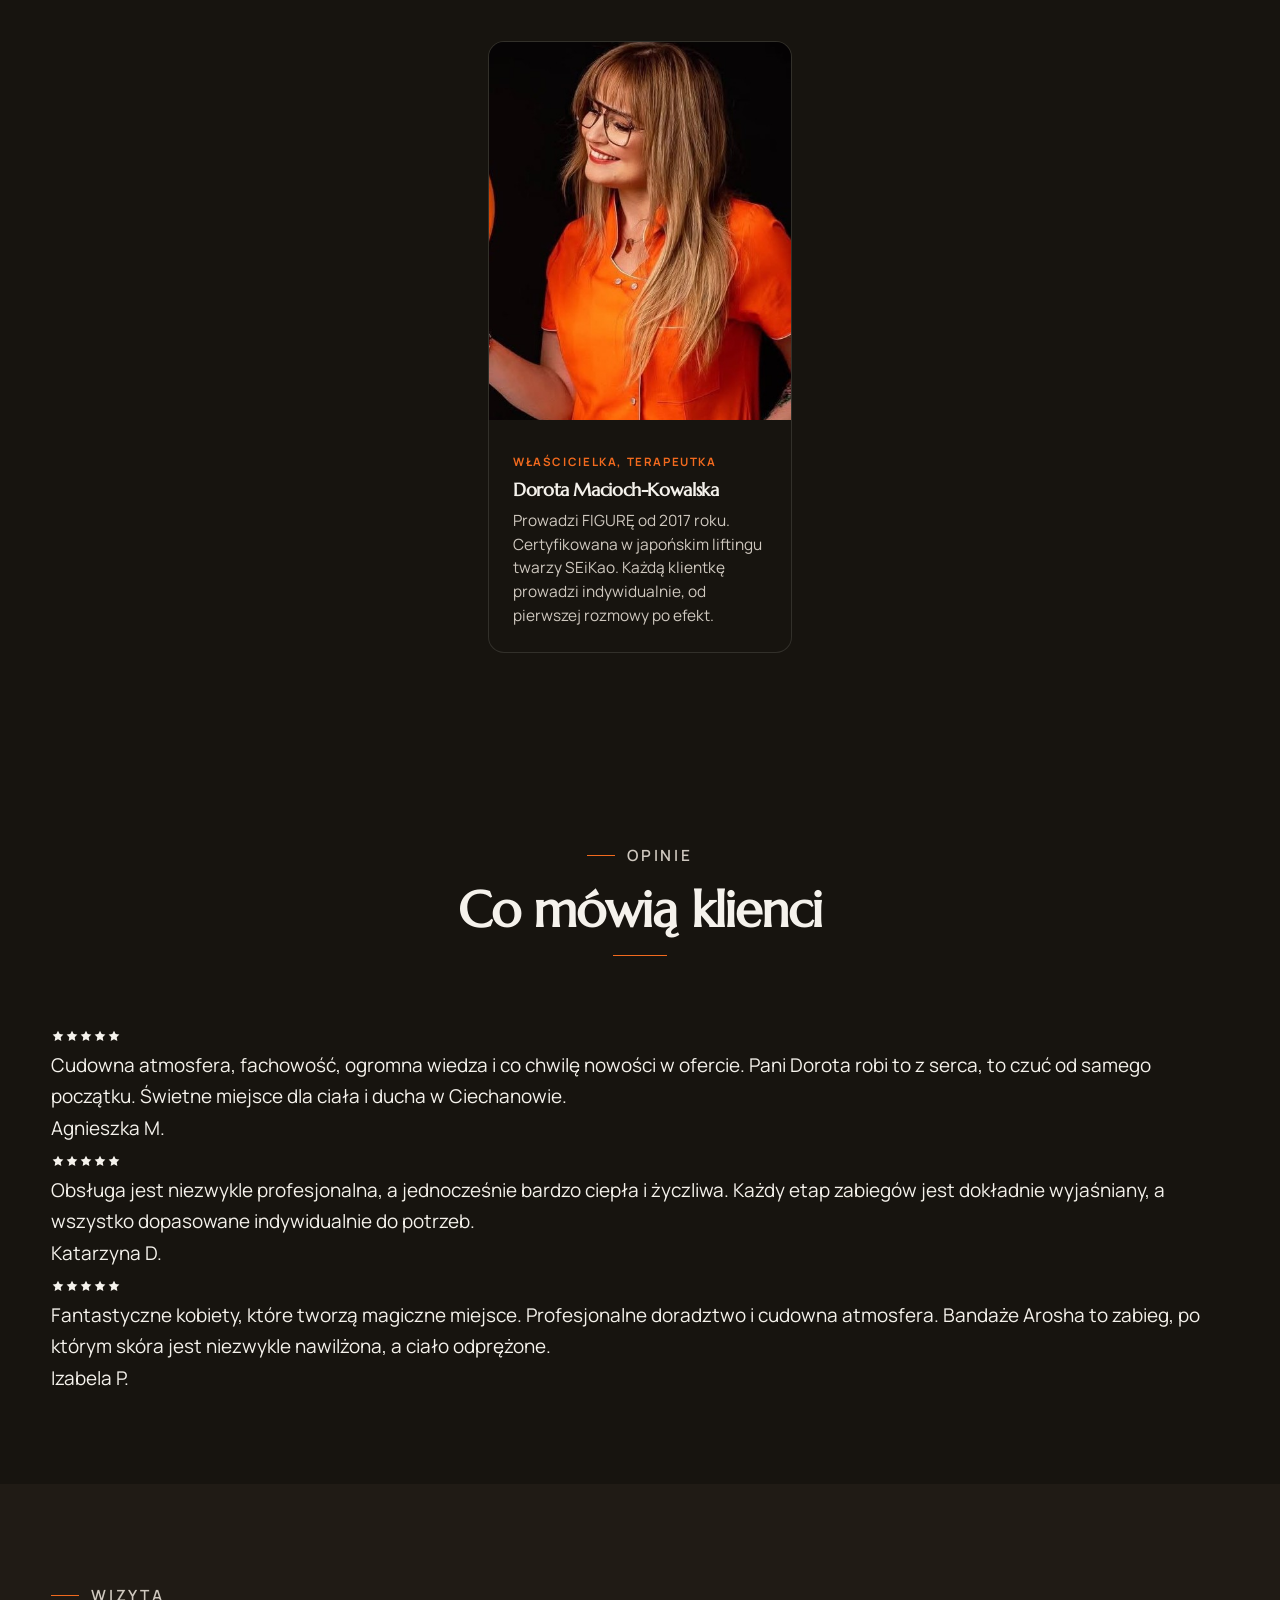
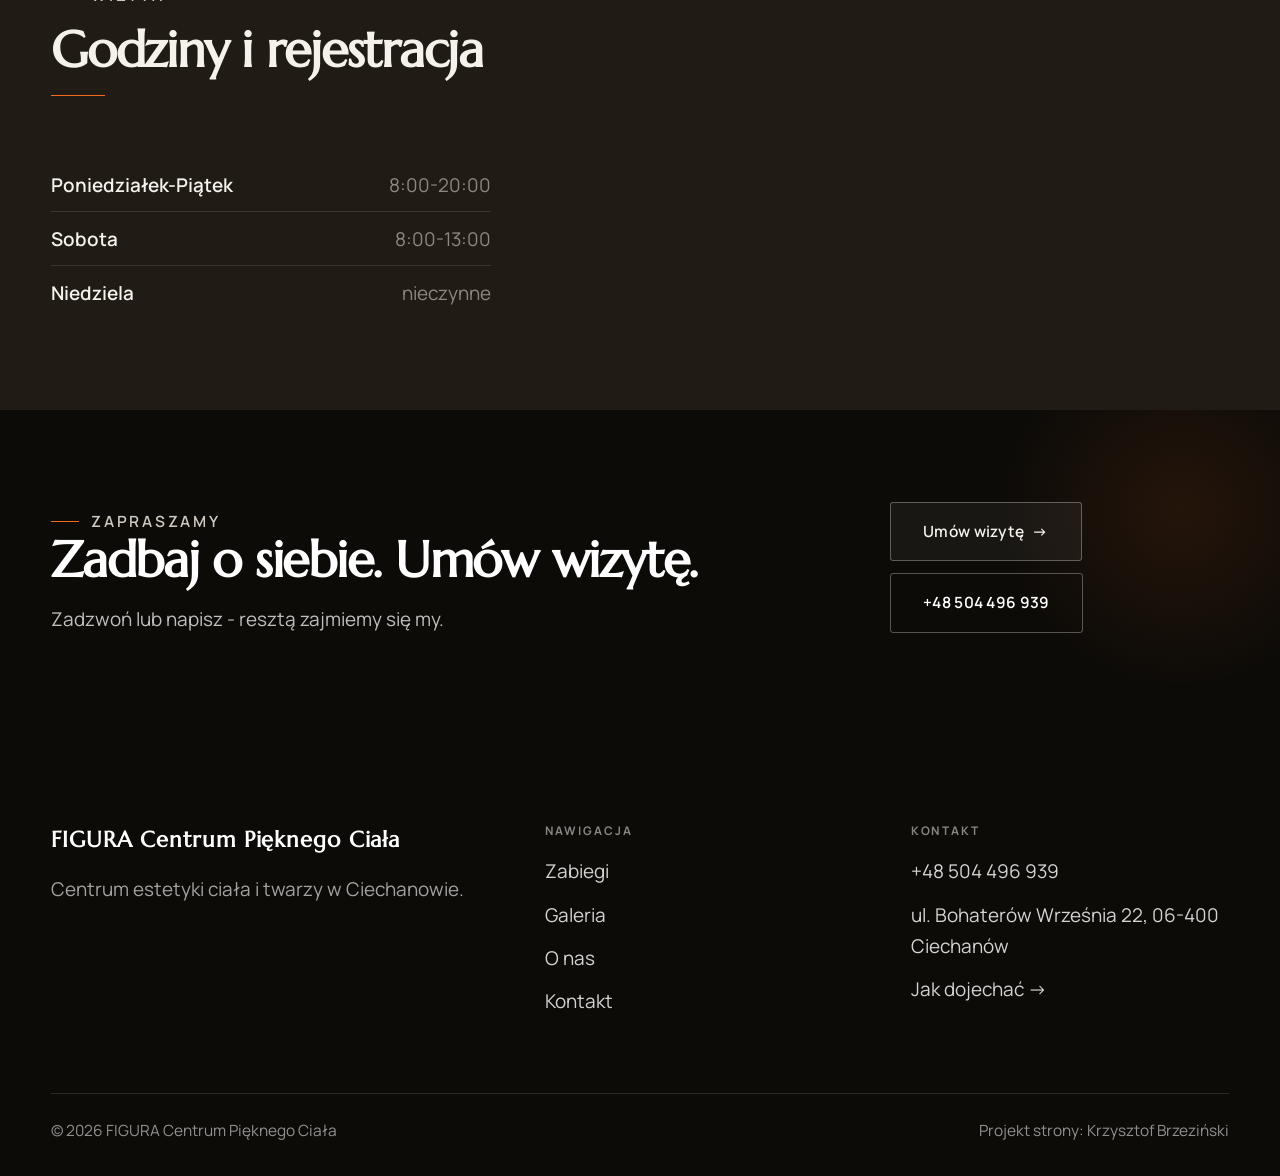
==== commit d7f749f5: "Fix kontrastu: widoczny przycisk btn-light + karty w ciemnym motywie" ====
--- a/index.html
+++ b/index.html
@@ -9,7 +9,6 @@
 <link rel="preconnect" href="https://fonts.gstatic.com" crossorigin>
 <link href="https://fonts.googleapis.com/css2?family=Marcellus&family=Manrope:wght@400;500;600;700&display=swap" rel="stylesheet">
 <link rel="stylesheet" href="assets/styles.css">
-<meta name="nb-deploy" content="acc8a0748d2c">
 </head>
 <body>
 
--- a/assets/styles.css
+++ b/assets/styles.css
@@ -606,3 +606,13 @@
 .nav .brand .sub{display:none}
 .nav .brand{min-width:0;overflow:hidden}
 }
+
+/* === FIX KONTRASTU (motyw ciemny) — elementy z zaszytym #fff tłem === */
+.btn-light{background:rgba(255,255,255,.05);color:var(--ink);border:1px solid rgba(255,255,255,.30);box-shadow:none}
+.btn-light:hover{background:rgba(255,255,255,.12);border-color:var(--accent);color:var(--ink)}
+.trust-card{background:var(--paper-2);border-top:3px solid var(--accent)}
+.form{background:var(--paper-2);border:1px solid var(--line)}
+.form input,.form textarea,.form select{background:var(--paper);color:var(--ink);border:1px solid var(--line)}
+.form input::placeholder,.form textarea::placeholder{color:var(--muted)}
+.form input:focus,.form textarea:focus{background:var(--paper);border-color:var(--accent);color:var(--ink)}
+.form label{color:var(--ink-soft)}
